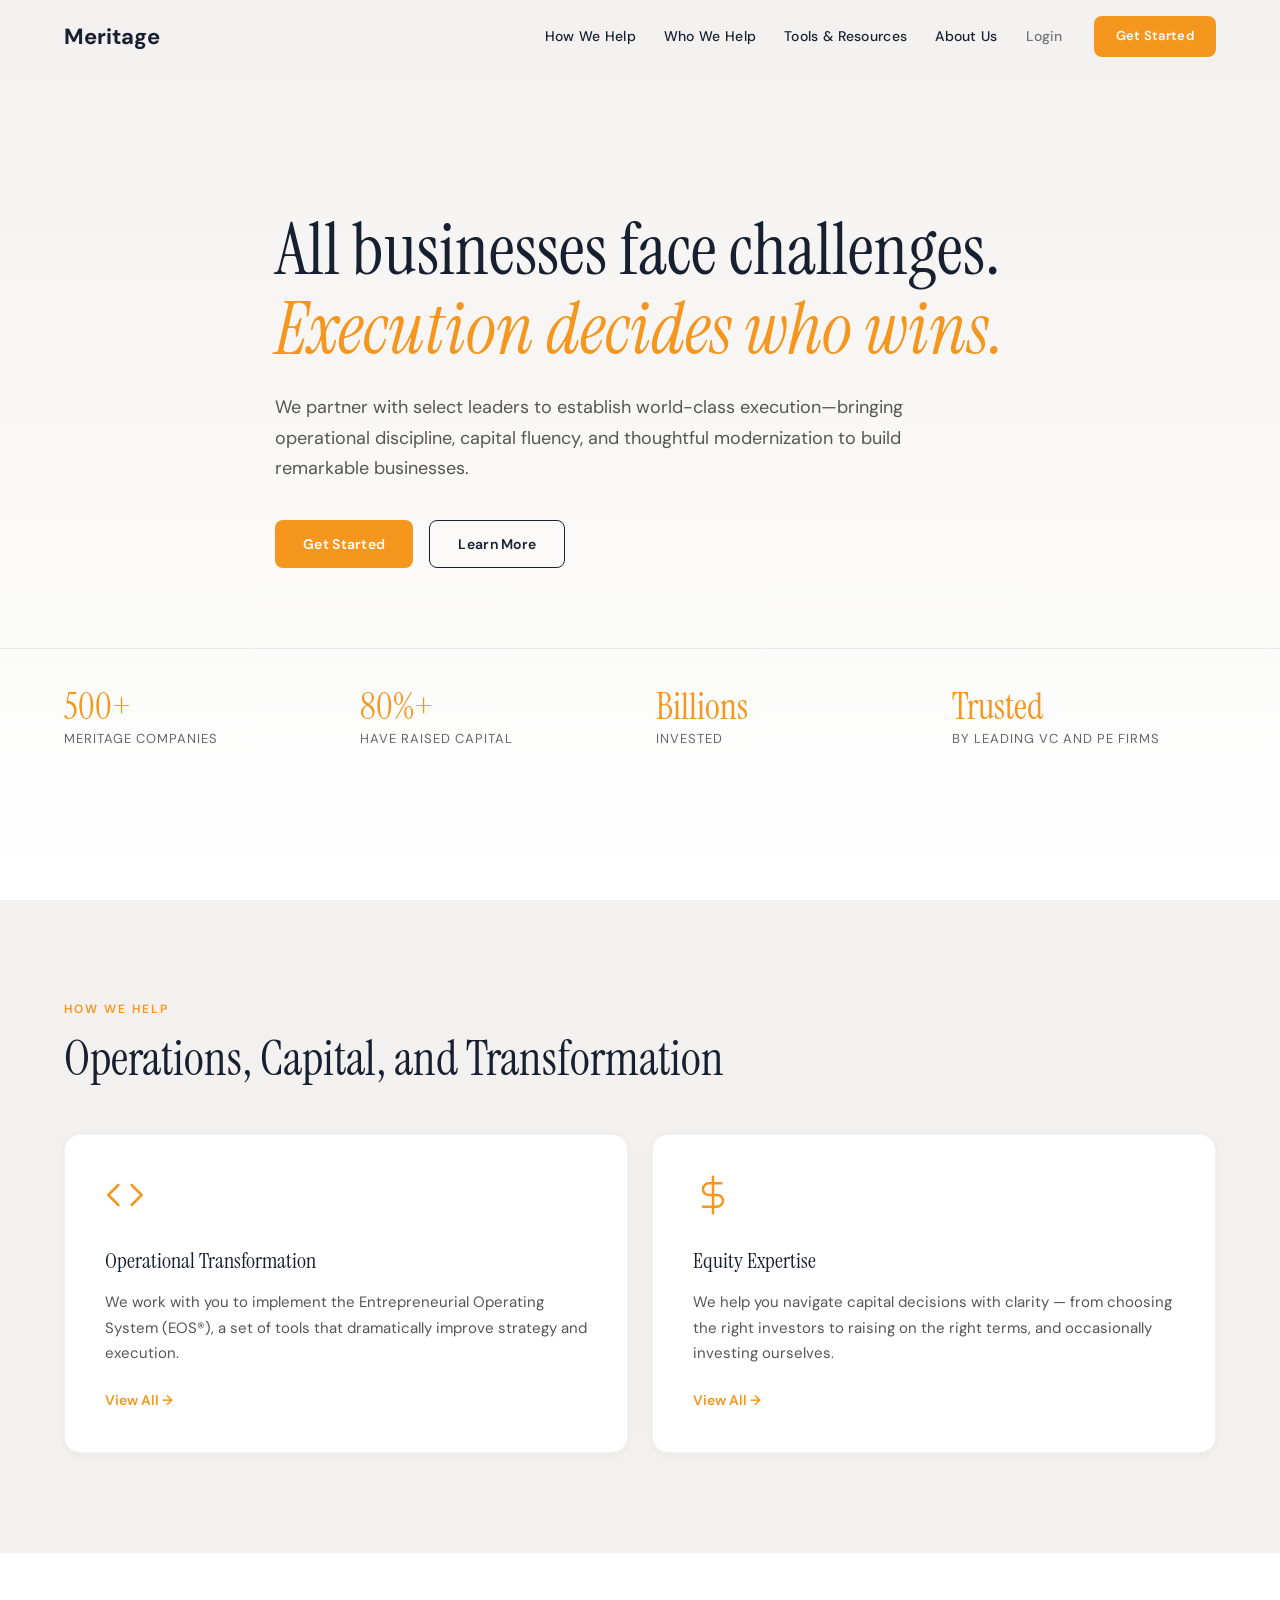
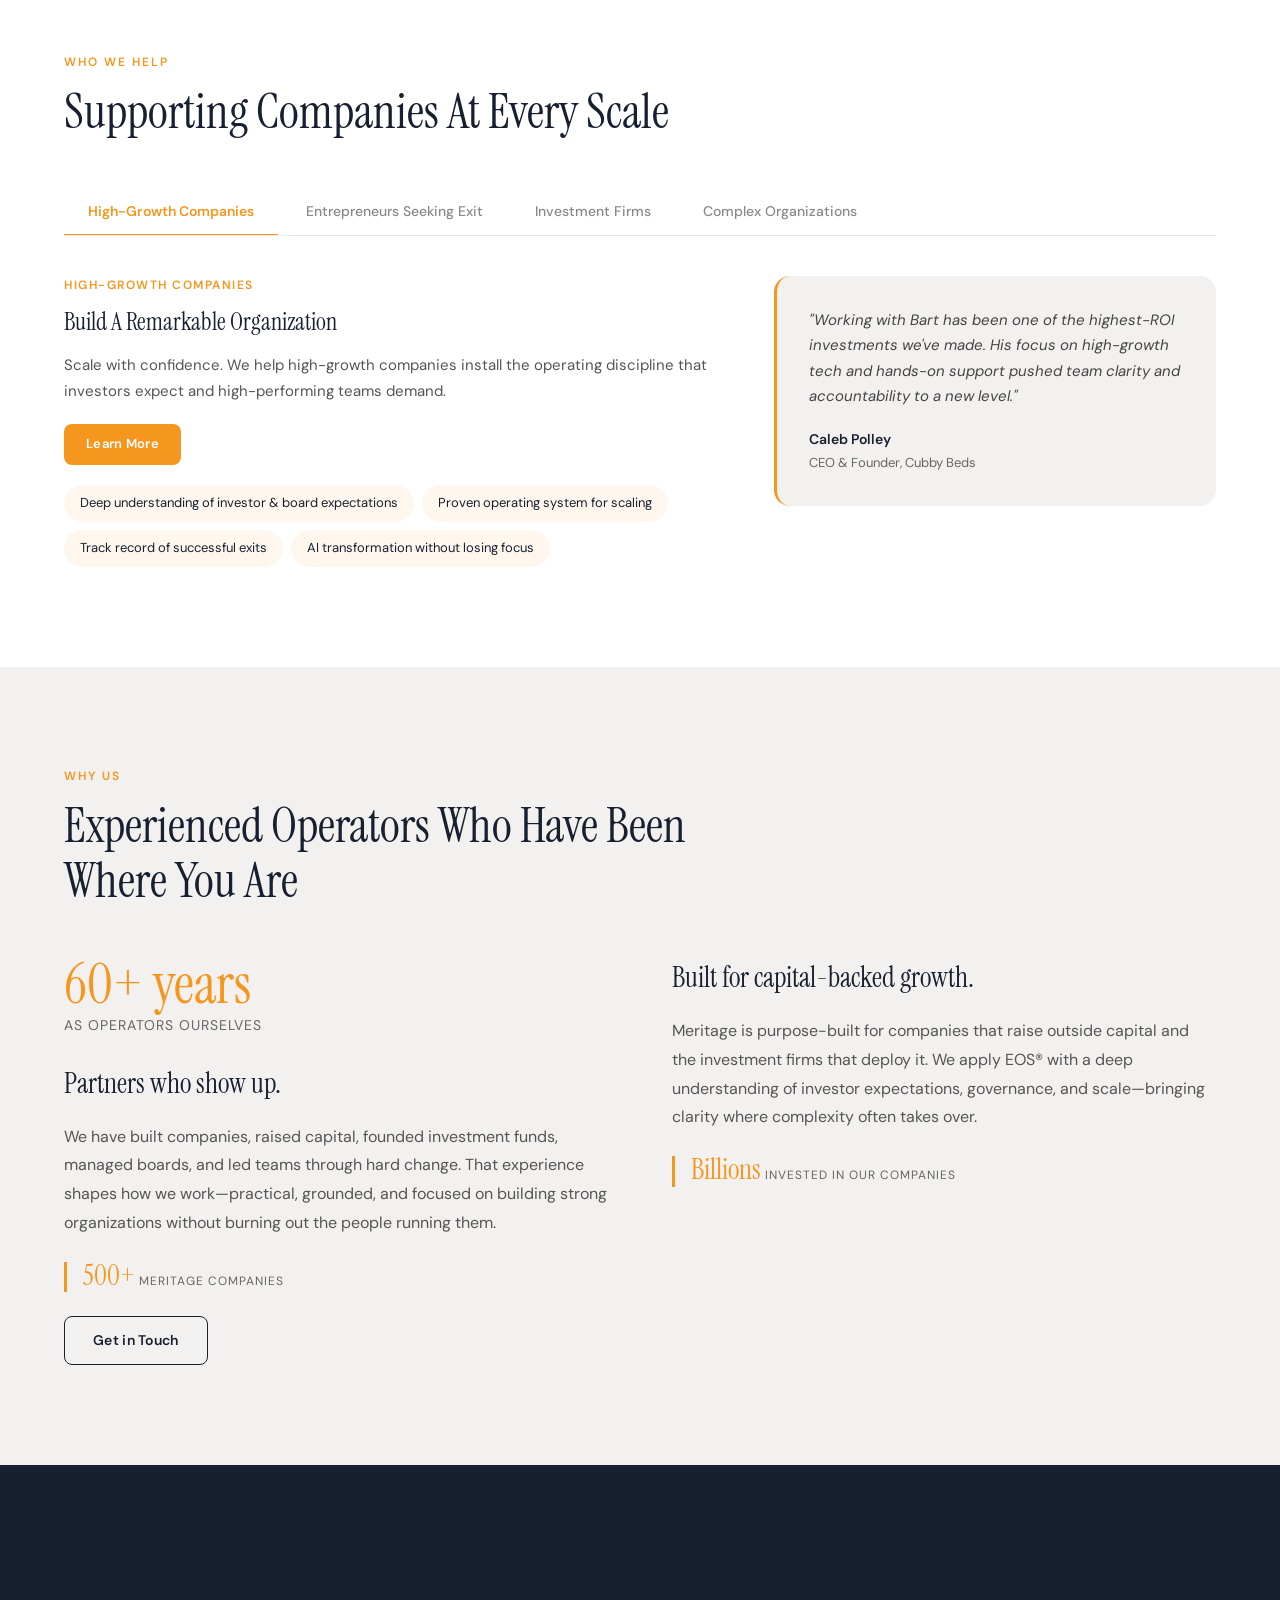
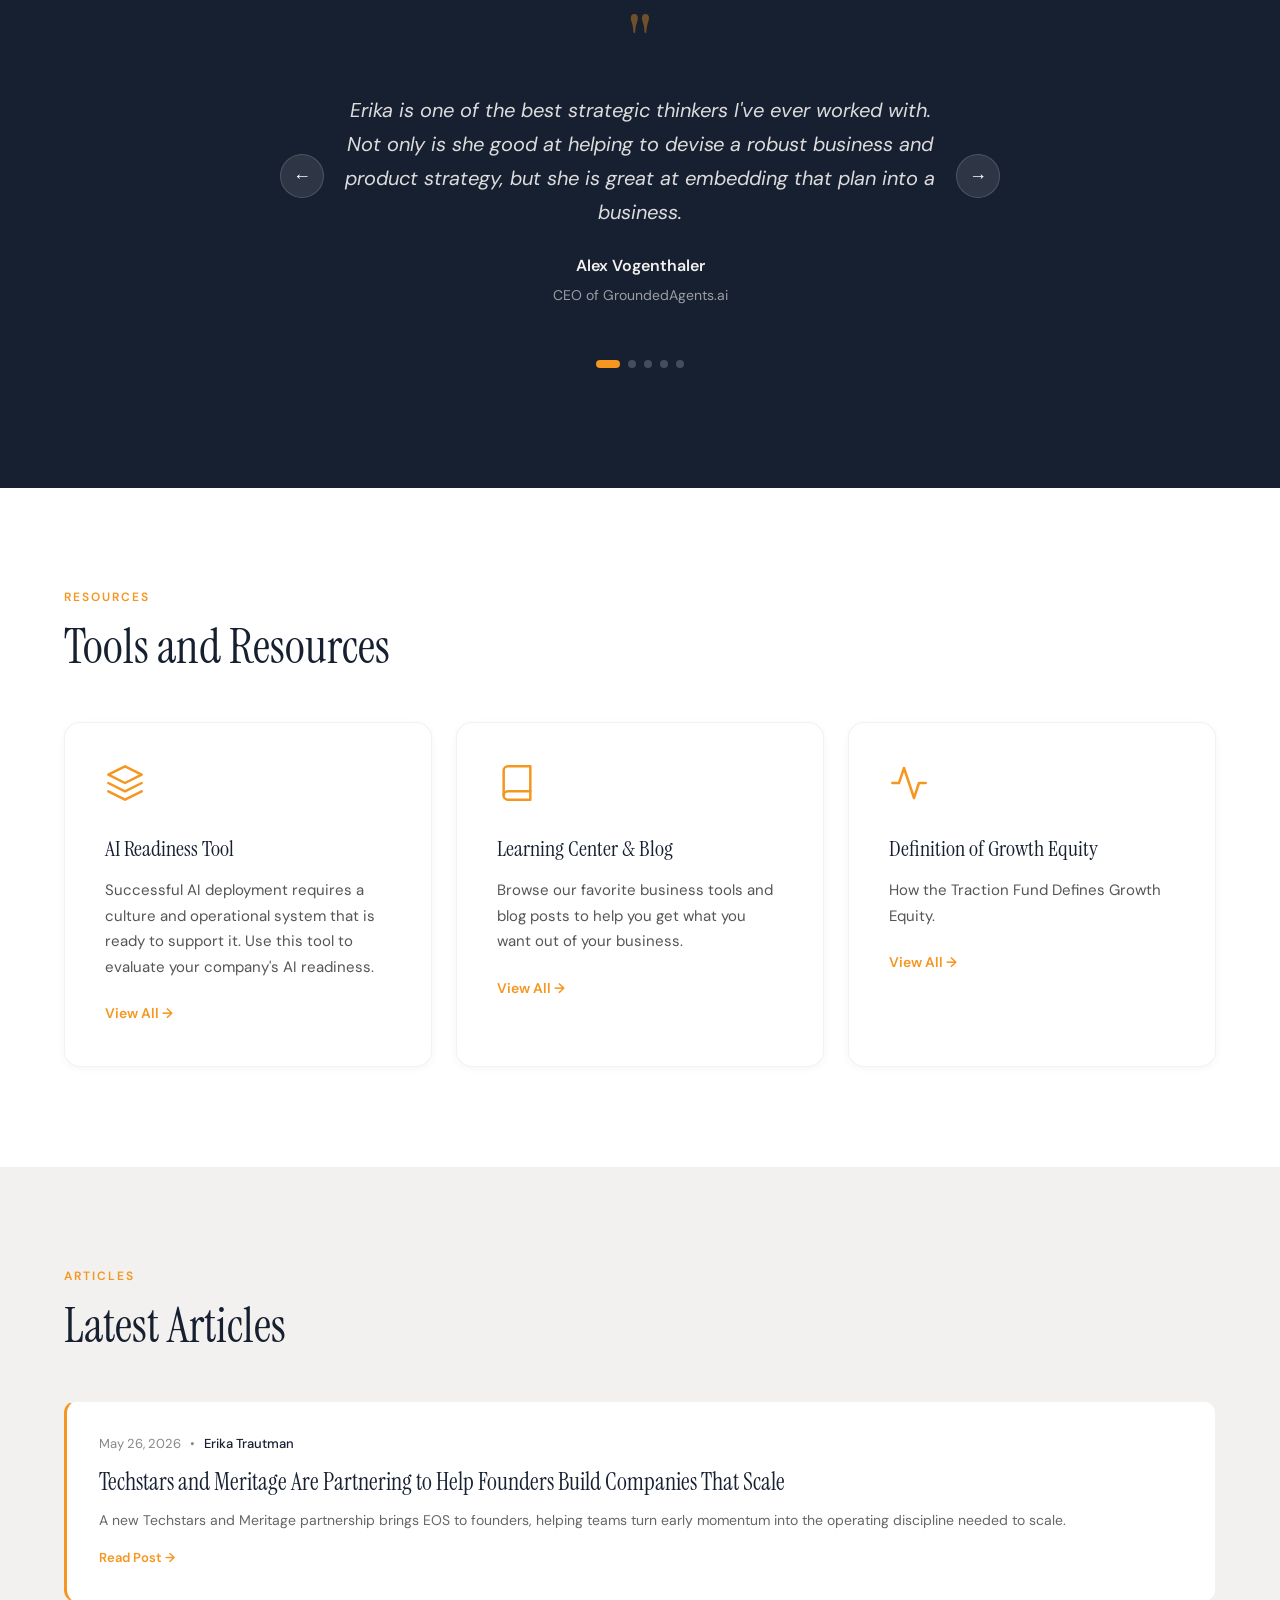
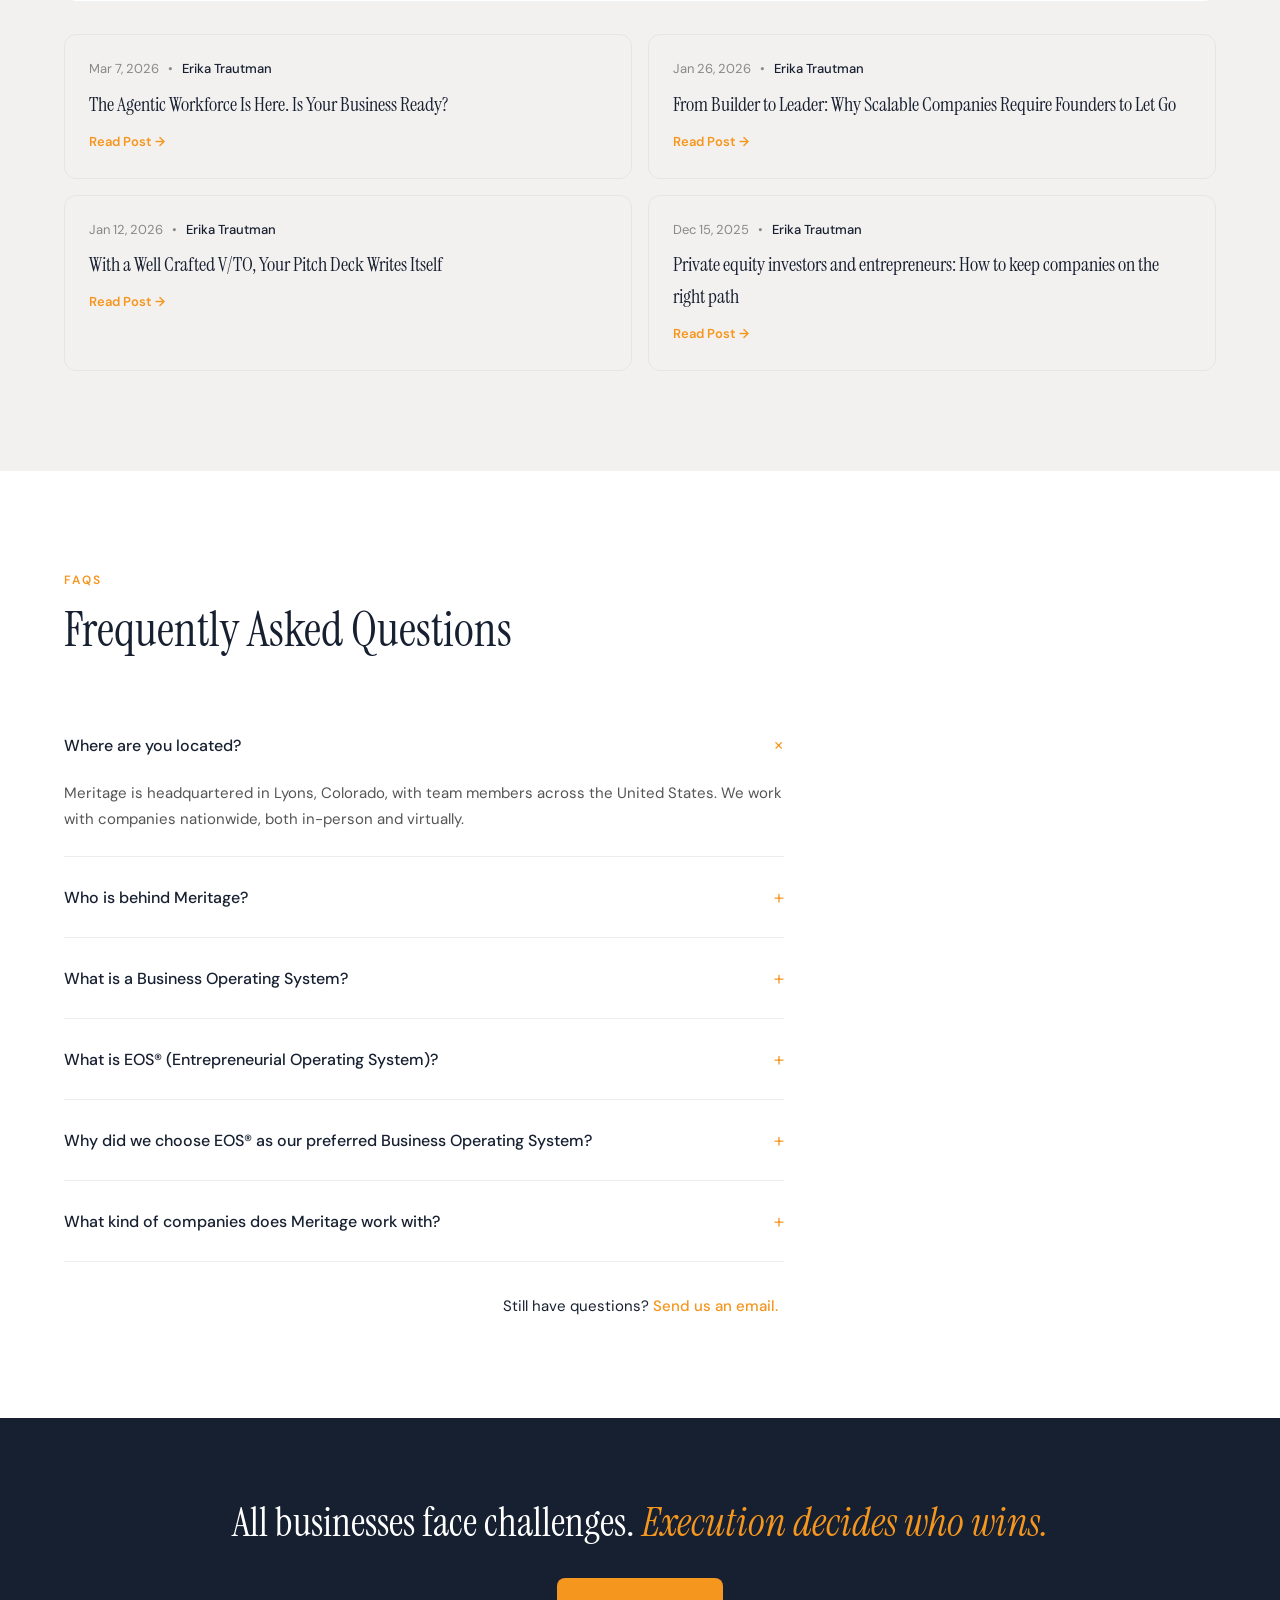
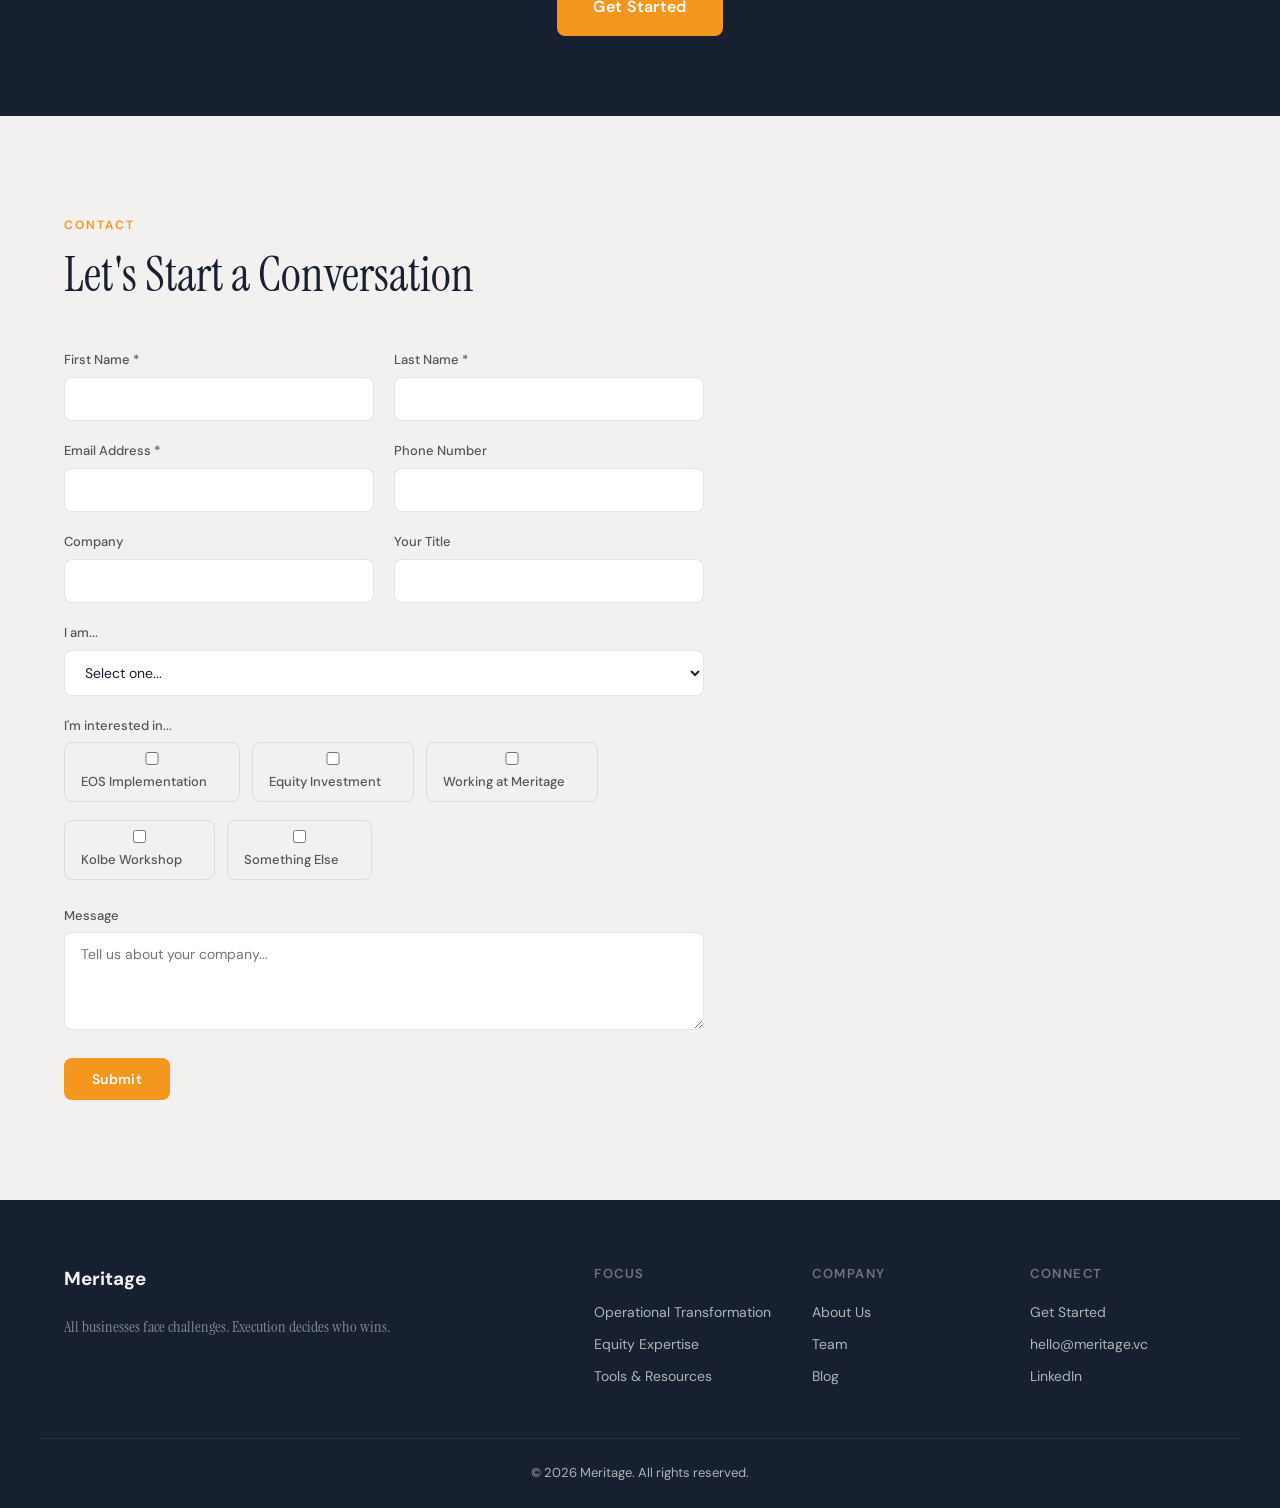
==== index.html @ cdc4bba3 "feat: initial Meritage website build Full static site replicating meritage.vc with: - Hero with stat" ====
<!DOCTYPE html>
<html lang="en">
<head>
  <meta charset="UTF-8">
  <meta name="viewport" content="width=device-width, initial-scale=1.0">
  <title>Meritage - EOS Implementers Focused on PE+VC Backed Companies</title>
  <meta name="description" content="We partner with select leaders to establish world-class execution—bringing operational discipline, capital fluency, and thoughtful modernization to build remarkable businesses.">
  <link rel="preconnect" href="https://fonts.googleapis.com">
  <link rel="preconnect" href="https://fonts.gstatic.com" crossorigin>
  <link href="https://fonts.googleapis.com/css2?family=DM+Sans:ital,opsz,wght@0,9..40,400;0,9..40,500;0,9..40,600;0,9..40,700;1,9..40,400&family=Instrument+Serif:ital@0;1&display=swap" rel="stylesheet">
  <link rel="stylesheet" href="styles.css">
  <link rel="icon" type="image/svg+xml" href="images/favicon.svg">
</head>
<body>
  <!-- Header -->
  <header class="site-header" id="header">
    <div class="container header-inner">
      <a href="/" class="logo">
        <svg width="140" height="32" viewBox="0 0 140 32" fill="none">
          <text x="0" y="24" font-family="'DM Sans', sans-serif" font-weight="700" font-size="22" fill="#172031">Meritage</text>
        </svg>
      </a>
      <nav class="main-nav" id="mainNav">
        <a href="/how/operational-transformation" class="nav-link">How We Help</a>
        <a href="/who/high-growth-companies" class="nav-link">Who We Help</a>
        <a href="/resources" class="nav-link">Tools &amp; Resources</a>
        <a href="/about" class="nav-link">About Us</a>
        <a href="#" class="nav-login">Login</a>
        <a href="#contact" class="btn btn-amber btn-sm nav-cta">Get Started</a>
      </nav>
      <button class="mobile-toggle" id="mobileToggle" aria-label="Menu">
        <span></span><span></span><span></span>
      </button>
    </div>
  </header>

  <!-- Mobile Overlay -->
  <div class="mobile-overlay" id="mobileOverlay">
    <div class="mobile-overlay-inner">
      <a href="/how/operational-transformation" class="mobile-link">How We Help</a>
      <a href="/who/high-growth-companies" class="mobile-link">Who We Help</a>
      <a href="/resources" class="mobile-link">Tools &amp; Resources</a>
      <a href="/about" class="mobile-link">About Us</a>
      <a href="#" class="mobile-link">Login</a>
      <a href="#contact" class="btn btn-amber mobile-cta">Get Started</a>
    </div>
  </div>

  <!-- Hero -->
  <section class="hero">
    <div class="container">
      <div class="hero-content">
        <h1 class="hero-heading">All businesses face challenges.<br><em>Execution decides who wins.</em></h1>
        <p class="hero-sub">We partner with select leaders to establish world-class execution&mdash;bringing operational discipline, capital fluency, and thoughtful modernization to build remarkable businesses.</p>
        <div class="hero-actions">
          <a href="#contact" class="btn btn-amber">Get Started</a>
          <a href="#how-we-help" class="btn btn-outline">Learn More</a>
        </div>
      </div>
    </div>
    <div class="hero-stats">
      <div class="container stats-grid">
        <div class="stat-item">
          <span class="stat-number">500+</span>
          <span class="stat-label">Meritage companies</span>
        </div>
        <div class="stat-item">
          <span class="stat-number">80%+</span>
          <span class="stat-label">have raised capital</span>
        </div>
        <div class="stat-item">
          <span class="stat-number">Billions</span>
          <span class="stat-label">invested</span>
        </div>
        <div class="stat-item">
          <span class="stat-number">Trusted</span>
          <span class="stat-label">by leading VC and PE firms</span>
        </div>
      </div>
    </div>
  </section>

  <!-- How We Help -->
  <section class="section section-light" id="how-we-help">
    <div class="container">
      <div class="section-label">HOW WE HELP</div>
      <h2 class="section-heading">Operations, Capital, and Transformation</h2>
      <div class="card-grid two-col">
        <div class="card card-hover">
          <div class="card-icon">
            <svg width="40" height="40" viewBox="0 0 24 24" fill="none" stroke="#F5961E" stroke-width="1.5" stroke-linecap="round" stroke-linejoin="round">
              <path d="M16 18l6-6-6-6"/><path d="M8 6l-6 6 6 6"/>
            </svg>
          </div>
          <h3 class="card-title">Operational Transformation</h3>
          <p class="card-text">We work with you to implement the Entrepreneurial Operating System (EOS&reg;), a set of tools that dramatically improve strategy and execution.</p>
          <a href="/how/operational-transformation" class="card-link">View All &rarr;</a>
        </div>
        <div class="card card-hover">
          <div class="card-icon">
            <svg width="40" height="40" viewBox="0 0 24 24" fill="none" stroke="#F5961E" stroke-width="1.5" stroke-linecap="round" stroke-linejoin="round">
              <line x1="12" y1="1" x2="12" y2="23"/><path d="M17 5H9.5a3.5 3.5 0 000 7h5a3.5 3.5 0 010 7H6"/>
            </svg>
          </div>
          <h3 class="card-title">Equity Expertise</h3>
          <p class="card-text">We help you navigate capital decisions with clarity &mdash; from choosing the right investors to raising on the right terms, and occasionally investing ourselves.</p>
          <a href="/how/equity-expertise" class="card-link">View All &rarr;</a>
        </div>
      </div>
    </div>
  </section>

  <!-- Who We Help -->
  <section class="section section-white" id="who-we-help">
    <div class="container">
      <div class="section-label">WHO WE HELP</div>
      <h2 class="section-heading">Supporting Companies At Every Scale</h2>
      <div class="tabs" id="whoTabs">
        <div class="tab-nav" role="tablist">
          <button class="tab-btn active" data-tab="growth" role="tab" aria-selected="true">High-Growth Companies</button>
          <button class="tab-btn" data-tab="exit" role="tab" aria-selected="false">Entrepreneurs Seeking Exit</button>
          <button class="tab-btn" data-tab="firms" role="tab" aria-selected="false">Investment Firms</button>
          <button class="tab-btn" data-tab="complex" role="tab" aria-selected="false">Complex Organizations</button>
        </div>
        <div class="tab-panel active" id="tab-growth" role="tabpanel">
          <div class="tab-content">
            <div class="tab-text">
              <span class="tab-eyebrow">HIGH-GROWTH COMPANIES</span>
              <h3 class="tab-heading">Build A Remarkable Organization</h3>
              <p class="tab-desc">Scale with confidence. We help high-growth companies install the operating discipline that investors expect and high-performing teams demand.</p>
              <a href="/who/high-growth-companies" class="btn btn-amber btn-sm">Learn More</a>
              <div class="tab-features">
                <span class="feature-tag">Deep understanding of investor &amp; board expectations</span>
                <span class="feature-tag">Proven operating system for scaling</span>
                <span class="feature-tag">Track record of successful exits</span>
                <span class="feature-tag">AI transformation without losing focus</span>
              </div>
            </div>
            <div class="tab-testimonial">
              <blockquote>
                <p>"Working with Bart has been one of the highest-ROI investments we've made. His focus on high-growth tech and hands-on support pushed team clarity and accountability to a new level."</p>
                <cite>Caleb Polley</cite>
                <span>CEO &amp; Founder, Cubby Beds</span>
              </blockquote>
            </div>
          </div>
        </div>
        <div class="tab-panel" id="tab-exit" role="tabpanel">
          <div class="tab-content">
            <div class="tab-text">
              <span class="tab-eyebrow">ENTREPRENEURS SEEKING EXIT</span>
              <h3 class="tab-heading">Position Your Company for the Best Outcome</h3>
              <p class="tab-desc">Whether you are preparing for acquisition, IPO, or a generational transition, we bring the operational rigor that makes your company maximally attractive to buyers and investors.</p>
              <a href="/who/acquisition-entrepreneurs" class="btn btn-amber btn-sm">Learn More</a>
              <div class="tab-features">
                <span class="feature-tag">Exit-ready operational systems</span>
                <span class="feature-tag">Strategic positioning for maximum value</span>
                <span class="feature-tag">Experienced in M&amp;A and IPO readiness</span>
              </div>
            </div>
          </div>
        </div>
        <div class="tab-panel" id="tab-firms" role="tabpanel">
          <div class="tab-content">
            <div class="tab-text">
              <span class="tab-eyebrow">INVESTMENT FIRMS</span>
              <h3 class="tab-heading">Better Returns Start With Execution</h3>
              <p class="tab-desc">We partner with VC and PE firms to install EOS across portfolio companies, driving accountability, clear metrics, and faster value creation.</p>
              <a href="/who/investment-firms" class="btn btn-amber btn-sm">Learn More</a>
              <div class="tab-features">
                <span class="feature-tag">Portfolio-wide operating discipline</span>
                <span class="feature-tag">Standardized reporting and scorecards</span>
                <span class="feature-tag">Accelerated value creation plans</span>
              </div>
            </div>
          </div>
        </div>
        <div class="tab-panel" id="tab-complex" role="tabpanel">
          <div class="tab-content">
            <div class="tab-text">
              <span class="tab-eyebrow">COMPLEX ORGANIZATIONS</span>
              <h3 class="tab-heading">Systems to Help You Navigate Complexity</h3>
              <p class="tab-desc">Large, multi-faceted organizations face unique coordination challenges. We bring the structure and accountability needed to align diverse teams around common goals.</p>
              <a href="/who/complex-organizations" class="btn btn-amber btn-sm">Learn More</a>
              <div class="tab-features">
                <span class="feature-tag">Cross-team alignment and accountability</span>
                <span class="feature-tag">Scalable processes for distributed teams</span>
                <span class="feature-tag">Leadership team development</span>
              </div>
            </div>
          </div>
        </div>
      </div>
    </div>
  </section>

  <!-- Why Us -->
  <section class="section section-light" id="why-us">
    <div class="container">
      <div class="section-label">WHY US</div>
      <h2 class="section-heading">Experienced Operators Who Have Been Where You Are</h2>
      <div class="why-grid">
        <div class="why-left">
          <div class="why-big-stat">
            <span class="big-number">60+ years</span>
            <span class="big-label">as operators ourselves</span>
          </div>
          <h3 class="why-title">Partners who show up.</h3>
          <p class="why-text">We have built companies, raised capital, founded investment funds, managed boards, and led teams through hard change. That experience shapes how we work&mdash;practical, grounded, and focused on building strong organizations without burning out the people running them.</p>
          <div class="why-inline-stat">
            <span class="stat-number">500+</span>
            <span class="stat-label">Meritage companies</span>
          </div>
          <a href="#contact" class="btn btn-outline">Get in Touch</a>
        </div>
        <div class="why-right">
          <h3 class="why-title">Built for capital-backed growth.</h3>
          <p class="why-text">Meritage is purpose-built for companies that raise outside capital and the investment firms that deploy it. We apply EOS&reg; with a deep understanding of investor expectations, governance, and scale&mdash;bringing clarity where complexity often takes over.</p>
          <div class="why-inline-stat">
            <span class="stat-number">Billions</span>
            <span class="stat-label">invested in our companies</span>
          </div>
        </div>
      </div>
    </div>
  </section>

  <!-- Testimonials Carousel -->
  <section class="section section-dark" id="testimonials">
    <div class="container">
      <div class="carousel" id="testimonialCarousel">
        <div class="carousel-track">
          <div class="carousel-slide active">
            <div class="testimonial-icon">"</div>
            <blockquote class="testimonial-text">Erika is one of the best strategic thinkers I've ever worked with. Not only is she good at helping to devise a robust business and product strategy, but she is great at embedding that plan into a business.</blockquote>
            <cite class="testimonial-author">Alex Vogenthaler</cite>
            <span class="testimonial-role">CEO of GroundedAgents.ai</span>
          </div>
          <div class="carousel-slide">
            <div class="testimonial-icon">"</div>
            <blockquote class="testimonial-text">Working with Bart has been one of the highest-ROI investments we've made. His focus on high-growth tech and hands-on support pushed team clarity and accountability to a new level.</blockquote>
            <cite class="testimonial-author">Caleb Polley</cite>
            <span class="testimonial-role">CEO &amp; Founder, Cubby Beds</span>
          </div>
          <div class="carousel-slide">
            <div class="testimonial-icon">"</div>
            <blockquote class="testimonial-text">The EOS implementation transformed how our leadership team operates. We finally have clarity on priorities, accountability for results, and a rhythm that keeps everyone aligned.</blockquote>
            <cite class="testimonial-author">Sarah Chen</cite>
            <span class="testimonial-role">CEO, LumenServe</span>
          </div>
          <div class="carousel-slide">
            <div class="testimonial-icon">"</div>
            <blockquote class="testimonial-text">Meritage brought the operating discipline we needed to scale from 50 to 200 employees without losing our culture or our focus on execution.</blockquote>
            <cite class="testimonial-author">Mike Reynolds</cite>
            <span class="testimonial-role">Founder, Stormbreaker</span>
          </div>
          <div class="carousel-slide">
            <div class="testimonial-icon">"</div>
            <blockquote class="testimonial-text">What sets Meritage apart is their genuine operational experience. They do not just talk about execution&mdash;they have lived it, and that credibility changes how your team listens.</blockquote>
            <cite class="testimonial-author">Jennifer Walsh</cite>
            <span class="testimonial-role">Partner, Rallyday Partners</span>
          </div>
        </div>
        <button class="carousel-btn carousel-prev" aria-label="Previous slide">&#8592;</button>
        <button class="carousel-btn carousel-next" aria-label="Next slide">&#8594;</button>
        <div class="carousel-dots"></div>
      </div>
    </div>
  </section>

  <!-- Tools & Resources -->
  <section class="section section-white" id="resources">
    <div class="container">
      <div class="section-label">RESOURCES</div>
      <h2 class="section-heading">Tools and Resources</h2>
      <div class="card-grid three-col">
        <div class="card card-hover">
          <div class="card-icon">
            <svg width="40" height="40" viewBox="0 0 24 24" fill="none" stroke="#F5961E" stroke-width="1.5" stroke-linecap="round" stroke-linejoin="round">
              <path d="M12 2L2 7l10 5 10-5-10-5z"/><path d="M2 17l10 5 10-5"/><path d="M2 12l10 5 10-5"/>
            </svg>
          </div>
          <h3 class="card-title">AI Readiness Tool</h3>
          <p class="card-text">Successful AI deployment requires a culture and operational system that is ready to support it. Use this tool to evaluate your company's AI readiness.</p>
          <a href="/resources/ai-readiness" class="card-link">View All &rarr;</a>
        </div>
        <div class="card card-hover">
          <div class="card-icon">
            <svg width="40" height="40" viewBox="0 0 24 24" fill="none" stroke="#F5961E" stroke-width="1.5" stroke-linecap="round" stroke-linejoin="round">
              <path d="M4 19.5A2.5 2.5 0 016.5 17H20"/><path d="M6.5 2H20v20H6.5A2.5 2.5 0 014 19.5v-15A2.5 2.5 0 016.5 2z"/>
            </svg>
          </div>
          <h3 class="card-title">Learning Center &amp; Blog</h3>
          <p class="card-text">Browse our favorite business tools and blog posts to help you get what you want out of your business.</p>
          <a href="/blog" class="card-link">View All &rarr;</a>
        </div>
        <div class="card card-hover">
          <div class="card-icon">
            <svg width="40" height="40" viewBox="0 0 24 24" fill="none" stroke="#F5961E" stroke-width="1.5" stroke-linecap="round" stroke-linejoin="round">
              <polyline points="22 12 18 12 15 21 9 3 6 12 2 12"/>
            </svg>
          </div>
          <h3 class="card-title">Definition of Growth Equity</h3>
          <p class="card-text">How the Traction Fund Defines Growth Equity.</p>
          <a href="/resources/growth-equity" class="card-link">View All &rarr;</a>
        </div>
      </div>
    </div>
  </section>

  <!-- Latest Articles -->
  <section class="section section-light" id="articles">
    <div class="container">
      <div class="section-label">ARTICLES</div>
      <h2 class="section-heading">Latest Articles</h2>
      <div class="featured-article">
        <article class="article-card featured">
          <div class="article-meta">
            <time datetime="2026-05-26">May 26, 2026</time>
            <span class="article-sep">&bull;</span>
            <span class="article-author">Erika Trautman</span>
          </div>
          <h3 class="article-title"><a href="/blog/techstars-meritage-partnership">Techstars and Meritage Are Partnering to Help Founders Build Companies That Scale</a></h3>
          <p class="article-excerpt">A new Techstars and Meritage partnership brings EOS to founders, helping teams turn early momentum into the operating discipline needed to scale.</p>
          <a href="/blog/techstars-meritage-partnership" class="article-read">Read Post &rarr;</a>
        </article>
      </div>
      <div class="article-grid">
        <article class="article-card">
          <div class="article-meta">
            <time datetime="2026-03-07">Mar 7, 2026</time>
            <span class="article-sep">&bull;</span>
            <span class="article-author">Erika Trautman</span>
          </div>
          <h3 class="article-title"><a href="/blog/agentic-workforce-ready">The Agentic Workforce Is Here. Is Your Business Ready?</a></h3>
          <a href="/blog/agentic-workforce-ready" class="article-read">Read Post &rarr;</a>
        </article>
        <article class="article-card">
          <div class="article-meta">
            <time datetime="2026-01-26">Jan 26, 2026</time>
            <span class="article-sep">&bull;</span>
            <span class="article-author">Erika Trautman</span>
          </div>
          <h3 class="article-title"><a href="/blog/builder-to-leader">From Builder to Leader: Why Scalable Companies Require Founders to Let Go</a></h3>
          <a href="/blog/builder-to-leader" class="article-read">Read Post &rarr;</a>
        </article>
        <article class="article-card">
          <div class="article-meta">
            <time datetime="2026-01-12">Jan 12, 2026</time>
            <span class="article-sep">&bull;</span>
            <span class="article-author">Erika Trautman</span>
          </div>
          <h3 class="article-title"><a href="/blog/vto-pitch-deck">With a Well Crafted V/TO, Your Pitch Deck Writes Itself</a></h3>
          <a href="/blog/vto-pitch-deck" class="article-read">Read Post &rarr;</a>
        </article>
        <article class="article-card">
          <div class="article-meta">
            <time datetime="2025-12-15">Dec 15, 2025</time>
            <span class="article-sep">&bull;</span>
            <span class="article-author">Erika Trautman</span>
          </div>
          <h3 class="article-title"><a href="/blog/private-equity-right-path">Private equity investors and entrepreneurs: How to keep companies on the right path</a></h3>
          <a href="/blog/private-equity-right-path" class="article-read">Read Post &rarr;</a>
        </article>
      </div>
    </div>
  </section>

  <!-- FAQs -->
  <section class="section section-white" id="faqs">
    <div class="container">
      <div class="section-label">FAQS</div>
      <h2 class="section-heading">Frequently Asked Questions</h2>
      <div class="faq-list">
        <details class="faq-item" open>
          <summary class="faq-question">Where are you located?</summary>
          <div class="faq-answer">
            <p>Meritage is headquartered in Lyons, Colorado, with team members across the United States. We work with companies nationwide, both in-person and virtually.</p>
          </div>
        </details>
        <details class="faq-item">
          <summary class="faq-question">Who is behind Meritage?</summary>
          <div class="faq-answer">
            <p>Meritage was founded by a group of experienced operators, entrepreneurs, and investors who came together around a shared insight: the companies that win are not always the ones with the best ideas or the most capital &mdash; they are the ones that execute with discipline while others chase shiny objects.</p>
            <p>Meritage exists to be the partner we wish we had: grounded, practical, and deeply experienced in execution, capital, and modernization.</p>
          </div>
        </details>
        <details class="faq-item">
          <summary class="faq-question">What is a Business Operating System?</summary>
          <div class="faq-answer">
            <p>A Business Operating System is a set of tools, processes, and disciplines that help a leadership team run their company with clarity, alignment, and accountability. It turns the art of management into a repeatable system.</p>
          </div>
        </details>
        <details class="faq-item">
          <summary class="faq-question">What is EOS&reg; (Entrepreneurial Operating System)?</summary>
          <div class="faq-answer">
            <p>EOS&reg; is a complete business operating system designed to simplify and streamline even the most complex business challenges. It focuses on six key components of a healthy business: Vision, People, Data, Issues, Process, and Traction.</p>
          </div>
        </details>
        <details class="faq-item">
          <summary class="faq-question">Why did we choose EOS&reg; as our preferred Business Operating System?</summary>
          <div class="faq-answer">
            <p>We chose EOS&reg; because it is practical, comprehensive, and proven across thousands of companies. It provides a common language and framework that works whether you are a 10-person startup or a 1,000-person enterprise.</p>
          </div>
        </details>
        <details class="faq-item">
          <summary class="faq-question">What kind of companies does Meritage work with?</summary>
          <div class="faq-answer">
            <p>We work with companies of all sizes across industries. What matters most is not size or industry, but mindset: leaders who are open to change, committed to growth, and more concerned about standing still than doing the hard work required to move forward.</p>
          </div>
        </details>
      </div>
      <div class="faq-cta">
        <p>Still have questions? <a href="mailto:hello@meritage.vc">Send us an email.</a></p>
      </div>
    </div>
  </section>

  <!-- CTA Banner -->
  <section class="cta-banner" id="cta">
    <div class="container cta-inner">
      <h2 class="cta-heading">All businesses face challenges. <em>Execution decides who wins.</em></h2>
      <a href="#contact" class="btn btn-amber btn-lg">Get Started</a>
    </div>
  </section>

  <!-- Contact Form -->
  <section class="section section-light" id="contact">
    <div class="container">
      <div class="section-label">CONTACT</div>
      <h2 class="section-heading">Let's Start a Conversation</h2>
      <form class="contact-form" id="contactForm">
        <div class="form-row">
          <div class="form-group">
            <label for="firstName">First Name *</label>
            <input type="text" id="firstName" name="firstName" required>
          </div>
          <div class="form-group">
            <label for="lastName">Last Name *</label>
            <input type="text" id="lastName" name="lastName" required>
          </div>
        </div>
        <div class="form-row">
          <div class="form-group">
            <label for="email">Email Address *</label>
            <input type="email" id="email" name="email" required>
          </div>
          <div class="form-group">
            <label for="phone">Phone Number</label>
            <input type="tel" id="phone" name="phone">
          </div>
        </div>
        <div class="form-row">
          <div class="form-group">
            <label for="company">Company</label>
            <input type="text" id="company" name="company">
          </div>
          <div class="form-group">
            <label for="title">Your Title</label>
            <input type="text" id="title" name="title">
          </div>
        </div>
        <div class="form-group">
          <label for="interest">I am...</label>
          <select id="interest" name="interest">
            <option value="">Select one...</option>
            <option value="founder-ceo">A founder or CEO of a start-up or growth-stage company</option>
            <option value="entrepreneur">An entrepreneur who has bought a business or is leading a search fund</option>
            <option value="partner-vc-pe">A partner at a VC or PE Firm</option>
            <option value="leader-complex">A leader at a large or complex organization</option>
          </select>
        </div>
        <div class="form-group">
          <label>I'm interested in...</label>
          <div class="checkbox-group">
            <label class="checkbox-label">
              <input type="checkbox" name="services" value="eos">
              <span class="check-text">EOS Implementation</span>
            </label>
            <label class="checkbox-label">
              <input type="checkbox" name="services" value="equity">
              <span class="check-text">Equity Investment</span>
            </label>
            <label class="checkbox-label">
              <input type="checkbox" name="services" value="careers">
              <span class="check-text">Working at Meritage</span>
            </label>
            <label class="checkbox-label">
              <input type="checkbox" name="services" value="kolbe">
              <span class="check-text">Kolbe Workshop</span>
            </label>
            <label class="checkbox-label">
              <input type="checkbox" name="services" value="other">
              <span class="check-text">Something Else</span>
            </label>
          </div>
        </div>
        <div class="form-group">
          <label for="message">Message</label>
          <textarea id="message" name="message" rows="4" placeholder="Tell us about your company..."></textarea>
        </div>
        <button type="submit" class="btn btn-amber" id="submitBtn" disabled>Submit</button>
      </form>
    </div>
  </section>

  <!-- Footer -->
  <footer class="site-footer">
    <div class="container footer-inner">
      <div class="footer-brand">
        <svg width="120" height="28" viewBox="0 0 140 32" fill="none">
          <text x="0" y="24" font-family="'DM Sans', sans-serif" font-weight="700" font-size="22" fill="#F3F1EF">Meritage</text>
        </svg>
        <p class="footer-tagline">All businesses face challenges. Execution decides who wins.</p>
      </div>
      <div class="footer-links">
        <div class="footer-col">
          <h4 class="footer-heading">Focus</h4>
          <a href="/how/operational-transformation">Operational Transformation</a>
          <a href="/how/equity-expertise">Equity Expertise</a>
          <a href="/resources">Tools &amp; Resources</a>
        </div>
        <div class="footer-col">
          <h4 class="footer-heading">Company</h4>
          <a href="/about">About Us</a>
          <a href="#team">Team</a>
          <a href="/blog">Blog</a>
        </div>
        <div class="footer-col">
          <h4 class="footer-heading">Connect</h4>
          <a href="#contact">Get Started</a>
          <a href="mailto:hello@meritage.vc">hello@meritage.vc</a>
          <a href="https://www.linkedin.com/company/meritagevc" target="_blank" rel="noopener">LinkedIn</a>
        </div>
      </div>
    </div>
    <div class="container footer-bottom">
      <p>&copy; 2026 Meritage. All rights reserved.</p>
    </div>
  </footer>

  <script src="script.js"></script>
</body>
</html>
---- styles.css ----
/* =============================================
   Meritage Website - Design System
   Colors: Navy #172031, Off-White #F3F1EF, Amber #F5961E
   Fonts: Instrument Serif (headings), DM Sans (body)
   ============================================= */

/* Reset */
*, *::before, *::after { box-sizing: border-box; margin: 0; padding: 0; }
html { scroll-behavior: smooth; }
body {
  font-family: 'DM Sans', sans-serif;
  color: #172031;
  background: #F3F1EF;
  line-height: 1.6;
  -webkit-font-smoothing: antialiased;
}

/* Container */
.container { max-width: 1200px; margin: 0 auto; padding: 0 24px; }

/* ========== HEADER ========== */
.site-header {
  position: fixed; top: 0; left: 0; right: 0; z-index: 100;
  padding: 16px 0; transition: all 0.3s ease;
}
.site-header.scrolled {
  background: rgba(243, 241, 239, 0.95);
  backdrop-filter: blur(12px);
  box-shadow: 0 1px 0 rgba(23, 32, 49, 0.06);
}
.header-inner {
  display: flex; align-items: center; justify-content: space-between;
}

/* Logo */
.logo { display: flex; align-items: center; text-decoration: none; }
.logo svg { display: block; }

/* Nav */
.main-nav { display: flex; align-items: center; gap: 28px; }
.nav-link {
  font-size: 14px; font-weight: 500; color: #172031;
  text-decoration: none; transition: color 0.2s;
  letter-spacing: 0.3px;
}
.nav-link:hover { color: #F5961E; }
.nav-login {
  font-size: 14px; font-weight: 500; color: #172031;
  text-decoration: none; opacity: 0.6; transition: opacity 0.2s;
}
.nav-login:hover { opacity: 1; }
.nav-cta { margin-left: 4px; }

/* Mobile Toggle */
.mobile-toggle {
  display: none; flex-direction: column; gap: 5px;
  background: none; border: none; cursor: pointer; padding: 4px;
}
.mobile-toggle span {
  display: block; width: 24px; height: 2px;
  background: #172031; transition: all 0.3s;
  border-radius: 2px;
}
.mobile-toggle.open span:nth-child(1) { transform: rotate(45deg) translate(5px, 5px); }
.mobile-toggle.open span:nth-child(2) { opacity: 0; }
.mobile-toggle.open span:nth-child(3) { transform: rotate(-45deg) translate(5px, -5px); }

/* Mobile Overlay */
.mobile-overlay {
  display: none; position: fixed; top: 0; left: 0; right: 0; bottom: 0;
  background: #F3F1EF; z-index: 99;
  padding: 100px 24px 40px; overflow-y: auto;
}
.mobile-overlay.open { display: block; }
.mobile-overlay-inner { display: flex; flex-direction: column; gap: 20px; align-items: center; }
.mobile-link {
  font-size: 18px; font-weight: 500; color: #172031;
  text-decoration: none;
}
.mobile-cta { margin-top: 12px; }

/* ========== BUTTONS ========== */
.btn {
  display: inline-flex; align-items: center; gap: 8px;
  font-family: 'DM Sans', sans-serif; font-size: 14px; font-weight: 600;
  text-decoration: none; padding: 12px 28px; border-radius: 8px;
  border: none; cursor: pointer; transition: all 0.25s;
  letter-spacing: 0.3px;
}
.btn-amber { background: #F5961E; color: #fff; }
.btn-amber:hover { background: #e0850d; transform: translateY(-1px); }
.btn-outline {
  background: transparent; color: #172031;
  border: 1.5px solid #172031;
}
.btn-outline:hover { background: #172031; color: #fff; }
.btn-sm { padding: 10px 22px; font-size: 13px; }
.btn-lg { padding: 16px 36px; font-size: 16px; }

/* ========== SECTIONS ========== */
.section { padding: 100px 0; }
.section-light { background: #F3F1EF; }
.section-white { background: #fff; }
.section-dark { background: #172031; color: #F3F1EF; }
.section-label {
  font-size: 12px; font-weight: 600; color: #F5961E;
  letter-spacing: 2px; text-transform: uppercase;
  margin-bottom: 12px;
}
.section-heading {
  font-family: 'Instrument Serif', serif;
  font-size: 48px; font-weight: 400; line-height: 1.15;
  margin-bottom: 48px; max-width: 720px;
}
.section-dark .section-heading { color: #fff; }

/* ========== HERO ========== */
.hero {
  min-height: 100vh; display: flex; flex-direction: column;
  justify-content: center; padding: 120px 0 60px;
  background: linear-gradient(180deg, #F3F1EF 0%, #fff 100%);
}
.hero-content { max-width: 800px; }
.hero-heading {
  font-family: 'Instrument Serif', serif;
  font-size: 72px; font-weight: 400; line-height: 1.1;
  margin-bottom: 24px; color: #172031;
}
.hero-heading em { font-style: italic; color: #F5961E; }
.hero-sub {
  font-size: 18px; line-height: 1.7; color: #555;
  margin-bottom: 36px; max-width: 640px;
}
.hero-actions { display: flex; gap: 16px; flex-wrap: wrap; }

/* Hero Stats */
.hero-stats {
  margin-top: 80px; padding-top: 40px;
  border-top: 1px solid rgba(23, 32, 49, 0.08);
}
.stats-grid {
  display: grid; grid-template-columns: repeat(4, 1fr); gap: 32px;
}
.stat-item { display: flex; flex-direction: column; gap: 4px; }
.stat-number {
  font-family: 'Instrument Serif', serif;
  font-size: 36px; font-weight: 400; color: #F5961E; line-height: 1;
}
.stat-label { font-size: 13px; color: #666; text-transform: uppercase; letter-spacing: 1px; }

/* ========== CARDS ========== */
.card-grid { display: grid; gap: 24px; }
.two-col { grid-template-columns: repeat(2, 1fr); }
.three-col { grid-template-columns: repeat(3, 1fr); }
.card {
  background: #fff; border-radius: 16px; padding: 40px;
  border: 1px solid rgba(23, 32, 49, 0.06);
  transition: all 0.3s; box-shadow: 0 2px 8px rgba(23, 32, 49, 0.04);
}
.card-hover:hover {
  transform: translateY(-4px);
  box-shadow: 0 12px 40px rgba(23, 32, 49, 0.08);
  border-color: rgba(245, 150, 30, 0.2);
}
.card-icon { margin-bottom: 20px; }
.card-title {
  font-family: 'Instrument Serif', serif;
  font-size: 22px; font-weight: 400; margin-bottom: 12px;
}
.card-text { font-size: 15px; color: #555; line-height: 1.7; margin-bottom: 20px; }
.card-link {
  font-size: 14px; font-weight: 600; color: #F5961E;
  text-decoration: none; transition: color 0.2s;
}
.card-link:hover { color: #e0850d; }

/* ========== WHY US ========== */
.why-grid {
  display: grid; grid-template-columns: 1fr 1fr; gap: 64px;
}
.why-big-stat { margin-bottom: 24px; }
.big-number {
  font-family: 'Instrument Serif', serif;
  font-size: 56px; color: #F5961E; line-height: 1;
  display: block;
}
.big-label {
  font-size: 14px; color: #666; text-transform: uppercase;
  letter-spacing: 1px; margin-top: 4px;
}
.why-title {
  font-family: 'Instrument Serif', serif;
  font-size: 28px; font-weight: 400; margin-bottom: 16px;
}
.why-text { font-size: 16px; color: #555; line-height: 1.8; margin-bottom: 24px; }
.why-inline-stat {
  margin-bottom: 24px;
  padding-left: 16px; border-left: 3px solid #F5961E;
}
.why-inline-stat .stat-number { font-size: 28px; }
.why-inline-stat .stat-label { font-size: 12px; }

/* ========== TABS ========== */
.tab-nav {
  display: flex; gap: 4px; margin-bottom: 40px;
  border-bottom: 1px solid rgba(23, 32, 49, 0.1);
  overflow-x: auto; -webkit-overflow-scrolling: touch;
}
.tab-btn {
  font-family: 'DM Sans', sans-serif; font-size: 14px; font-weight: 500;
  padding: 14px 24px; border: none; cursor: pointer;
  background: none; color: #888; white-space: nowrap;
  border-bottom: 2px solid transparent; margin-bottom: -1px;
  transition: all 0.2s;
}
.tab-btn:hover { color: #172031; }
.tab-btn.active {
  color: #F5961E; border-bottom-color: #F5961E; font-weight: 600;
}
.tab-panel { display: none; }
.tab-panel.active { display: block; animation: fadeIn 0.3s; }
.tab-content { display: grid; grid-template-columns: 1.5fr 1fr; gap: 48px; align-items: start; }
.tab-eyebrow {
  font-size: 12px; font-weight: 600; color: #F5961E;
  letter-spacing: 1.5px; text-transform: uppercase; margin-bottom: 8px;
  display: block;
}
.tab-heading {
  font-family: 'Instrument Serif', serif;
  font-size: 24px; font-weight: 400; margin-bottom: 12px;
}
.tab-desc { font-size: 15px; color: #555; line-height: 1.7; margin-bottom: 20px; }
.tab-features { display: flex; flex-wrap: wrap; gap: 8px; margin-top: 20px; }
.feature-tag {
  font-size: 13px; padding: 8px 16px; border-radius: 20px;
  background: rgba(245, 150, 30, 0.08); color: #172031;
}
.tab-testimonial blockquote {
  background: #F3F1EF; padding: 32px; border-radius: 16px;
  border-left: 3px solid #F5961E;
}
.tab-testimonial blockquote p {
  font-size: 15px; line-height: 1.7; font-style: italic; color: #444;
  margin-bottom: 16px;
}
.tab-testimonial cite {
  font-style: normal; font-weight: 600; font-size: 14px;
}
.tab-testimonial span { font-size: 13px; color: #666; display: block; margin-top: 2px; }

/* ========== TESTIMONIALS CAROUSEL ========== */
.carousel { position: relative; max-width: 680px; margin: 0 auto; padding: 20px 0; }
.carousel-track { overflow: hidden; position: relative; }
.carousel-slide {
  display: none; text-align: center; padding: 20px 40px; animation: fadeIn 0.5s;
}
.carousel-slide.active { display: block; }
.testimonial-icon {
  font-family: 'Instrument Serif', serif;
  font-size: 80px; color: #F5961E; opacity: 0.4;
  line-height: 1; margin-bottom: 8px;
}
.testimonial-text {
  font-size: 20px; line-height: 1.7; font-style: italic;
  margin-bottom: 24px; color: rgba(243, 241, 239, 0.9);
}
.testimonial-author {
  font-style: normal; font-weight: 600; font-size: 16px;
  display: block; margin-bottom: 4px;
}
.testimonial-role { font-size: 14px; color: rgba(243, 241, 239, 0.6); }
.carousel-btn {
  position: absolute; top: 50%; transform: translateY(-50%);
  background: rgba(255,255,255,0.1); border: 1px solid rgba(255,255,255,0.15);
  color: #fff; width: 44px; height: 44px; border-radius: 50%;
  cursor: pointer; font-size: 18px; transition: all 0.2s;
  display: flex; align-items: center; justify-content: center;
}
.carousel-btn:hover { background: rgba(255,255,255,0.2); }
.carousel-prev { left: -20px; }
.carousel-next { right: -20px; }
.carousel-dots {
  display: flex; justify-content: center; gap: 8px; margin-top: 32px;
}
.carousel-dot {
  width: 8px; height: 8px; border-radius: 50%;
  background: rgba(255,255,255,0.2); border: none; cursor: pointer;
  transition: all 0.2s;
}
.carousel-dot.active { background: #F5961E; width: 24px; border-radius: 4px; }

/* ========== ARTICLES ========== */
.featured-article { margin-bottom: 32px; }
.article-card {
  padding: 24px; border-radius: 12px;
  border: 1px solid rgba(23, 32, 49, 0.06);
  transition: all 0.25s;
}
.article-card:hover { border-color: rgba(245, 150, 30, 0.2); }
.article-card.featured {
  background: #fff; padding: 32px;
  border-left: 3px solid #F5961E;
}
.article-meta {
  font-size: 13px; color: #888; margin-bottom: 8px;
}
.article-sep { margin: 0 6px; }
.article-author { color: #172031; font-weight: 500; }
.article-title {
  font-family: 'Instrument Serif', serif;
  font-size: 20px; font-weight: 400; margin-bottom: 8px;
}
.article-card.featured .article-title { font-size: 24px; }
.article-title a { color: #172031; text-decoration: none; }
.article-title a:hover { color: #F5961E; }
.article-excerpt { font-size: 14px; color: #666; line-height: 1.6; margin-bottom: 12px; }
.article-read {
  font-size: 13px; font-weight: 600; color: #F5961E;
  text-decoration: none;
}
.article-read:hover { text-decoration: underline; }
.article-grid { display: grid; grid-template-columns: repeat(2, 1fr); gap: 16px; }

/* ========== FAQS ========== */
.faq-list { max-width: 720px; margin-bottom: 32px; }
.faq-item {
  border-bottom: 1px solid rgba(23, 32, 49, 0.08);
  padding: 4px 0;
}
.faq-question {
  font-size: 16px; font-weight: 500; padding: 20px 0;
  cursor: pointer; list-style: none; display: flex;
  justify-content: space-between; align-items: center;
  transition: color 0.2s;
}
.faq-question:hover { color: #F5961E; }
.faq-question::-webkit-details-marker { display: none; }
.faq-question::after {
  content: '+'; font-size: 20px; color: #F5961E; font-weight: 300;
  transition: transform 0.2s;
}
.faq-item[open] .faq-question::after { transform: rotate(45deg); }
.faq-answer {
  padding: 0 0 20px; font-size: 15px; color: #555; line-height: 1.7;
}
.faq-answer p { margin-bottom: 12px; }
.faq-answer p:last-child { margin-bottom: 0; }
.faq-cta { text-align: center; font-size: 15px; }
.faq-cta a { color: #F5961E; text-decoration: none; font-weight: 500; }
.faq-cta a:hover { text-decoration: underline; }

/* ========== CTA BANNER ========== */
.cta-banner {
  background: #172031; padding: 80px 0; text-align: center;
}
.cta-heading {
  font-family: 'Instrument Serif', serif;
  font-size: 40px; font-weight: 400; color: #fff;
  margin-bottom: 32px; line-height: 1.2;
}
.cta-heading em { font-style: italic; color: #F5961E; }

/* ========== CONTACT FORM ========== */
.contact-form { max-width: 640px; }
.form-row { display: grid; grid-template-columns: 1fr 1fr; gap: 20px; }
.form-group { margin-bottom: 20px; }
.form-group label {
  display: block; font-size: 13px; font-weight: 500;
  margin-bottom: 6px; color: #555;
}
.form-group input,
.form-group select,
.form-group textarea {
  width: 100%; padding: 12px 16px; font-family: 'DM Sans', sans-serif;
  font-size: 14px; border: 1px solid rgba(23, 32, 49, 0.12);
  border-radius: 8px; background: #fff; transition: border-color 0.2s;
  color: #172031;
}
.form-group input:focus,
.form-group select:focus,
.form-group textarea:focus {
  outline: none; border-color: #F5961E;
  box-shadow: 0 0 0 3px rgba(245, 150, 30, 0.1);
}
.checkbox-group { display: flex; flex-wrap: wrap; gap: 12px; }
.checkbox-label {
  display: flex; align-items: center; gap: 8px;
  font-size: 14px; cursor: pointer; padding: 8px 16px;
  border: 1px solid rgba(23, 32, 49, 0.1); border-radius: 8px;
  transition: all 0.2s;
}
.checkbox-label:hover { border-color: #F5961E; }
.checkbox-label input:checked + .check-text { color: #F5961E; font-weight: 600; }
.checkbox-label input:checked { border-color: #F5961E; }
.checkbox-label input { accent-color: #F5961E; }
.check-text { transition: color 0.2s; }

/* ========== FOOTER ========== */
.site-footer {
  background: #172031; color: rgba(243, 241, 239, 0.7);
  padding: 64px 0 0;
}
.footer-inner {
  display: grid; grid-template-columns: 1.5fr 2fr; gap: 64px;
  padding-bottom: 40px;
}
.footer-tagline {
  font-family: 'Instrument Serif', serif;
  font-size: 16px; color: rgba(243, 241, 239, 0.5);
  margin-top: 16px; line-height: 1.5;
}
.footer-links { display: grid; grid-template-columns: repeat(3, 1fr); gap: 32px; }
.footer-heading {
  font-size: 13px; font-weight: 600; text-transform: uppercase;
  letter-spacing: 1.5px; color: rgba(243, 241, 239, 0.4);
  margin-bottom: 16px;
}
.footer-col a {
  display: block; font-size: 14px; color: rgba(243, 241, 239, 0.7);
  text-decoration: none; margin-bottom: 10px; transition: color 0.2s;
}
.footer-col a:hover { color: #F5961E; }
.footer-bottom {
  padding: 24px 0; border-top: 1px solid rgba(243, 241, 239, 0.08);
  font-size: 13px; text-align: center;
}

/* ========== ANIMATIONS ========== */
@keyframes fadeIn { from { opacity: 0; transform: translateY(8px); } to { opacity: 1; transform: translateY(0); } }

/* ========== RESPONSIVE ========== */
@media (max-width: 768px) {
  .main-nav { display: none; }
  .mobile-toggle { display: flex; }
  .hero-heading { font-size: 40px; }
  .hero-sub { font-size: 16px; }
  .stats-grid { grid-template-columns: repeat(2, 1fr); gap: 24px; }
  .section-heading { font-size: 32px; }
  .two-col, .three-col { grid-template-columns: 1fr; }
  .why-grid { grid-template-columns: 1fr; gap: 40px; }
  .tab-nav { gap: 0; }
  .tab-btn { padding: 12px 16px; font-size: 13px; }
  .tab-content { grid-template-columns: 1fr; gap: 24px; }
  .article-grid { grid-template-columns: 1fr; }
  .footer-inner { grid-template-columns: 1fr; gap: 40px; }
  .footer-links { grid-template-columns: repeat(2, 1fr); }
  .form-row { grid-template-columns: 1fr; }
  .carousel-btn { display: none; }
  .carousel-slide { padding: 20px 0; }
  .cta-heading { font-size: 28px; }
}

@media (max-width: 480px) {
  .stats-grid { grid-template-columns: repeat(2, 1fr); gap: 16px; }
  .hero-heading { font-size: 32px; }
  .section-heading { font-size: 28px; }
  .hero { min-height: 0; padding: 100px 0 40px; }
  .section { padding: 60px 0; }
}
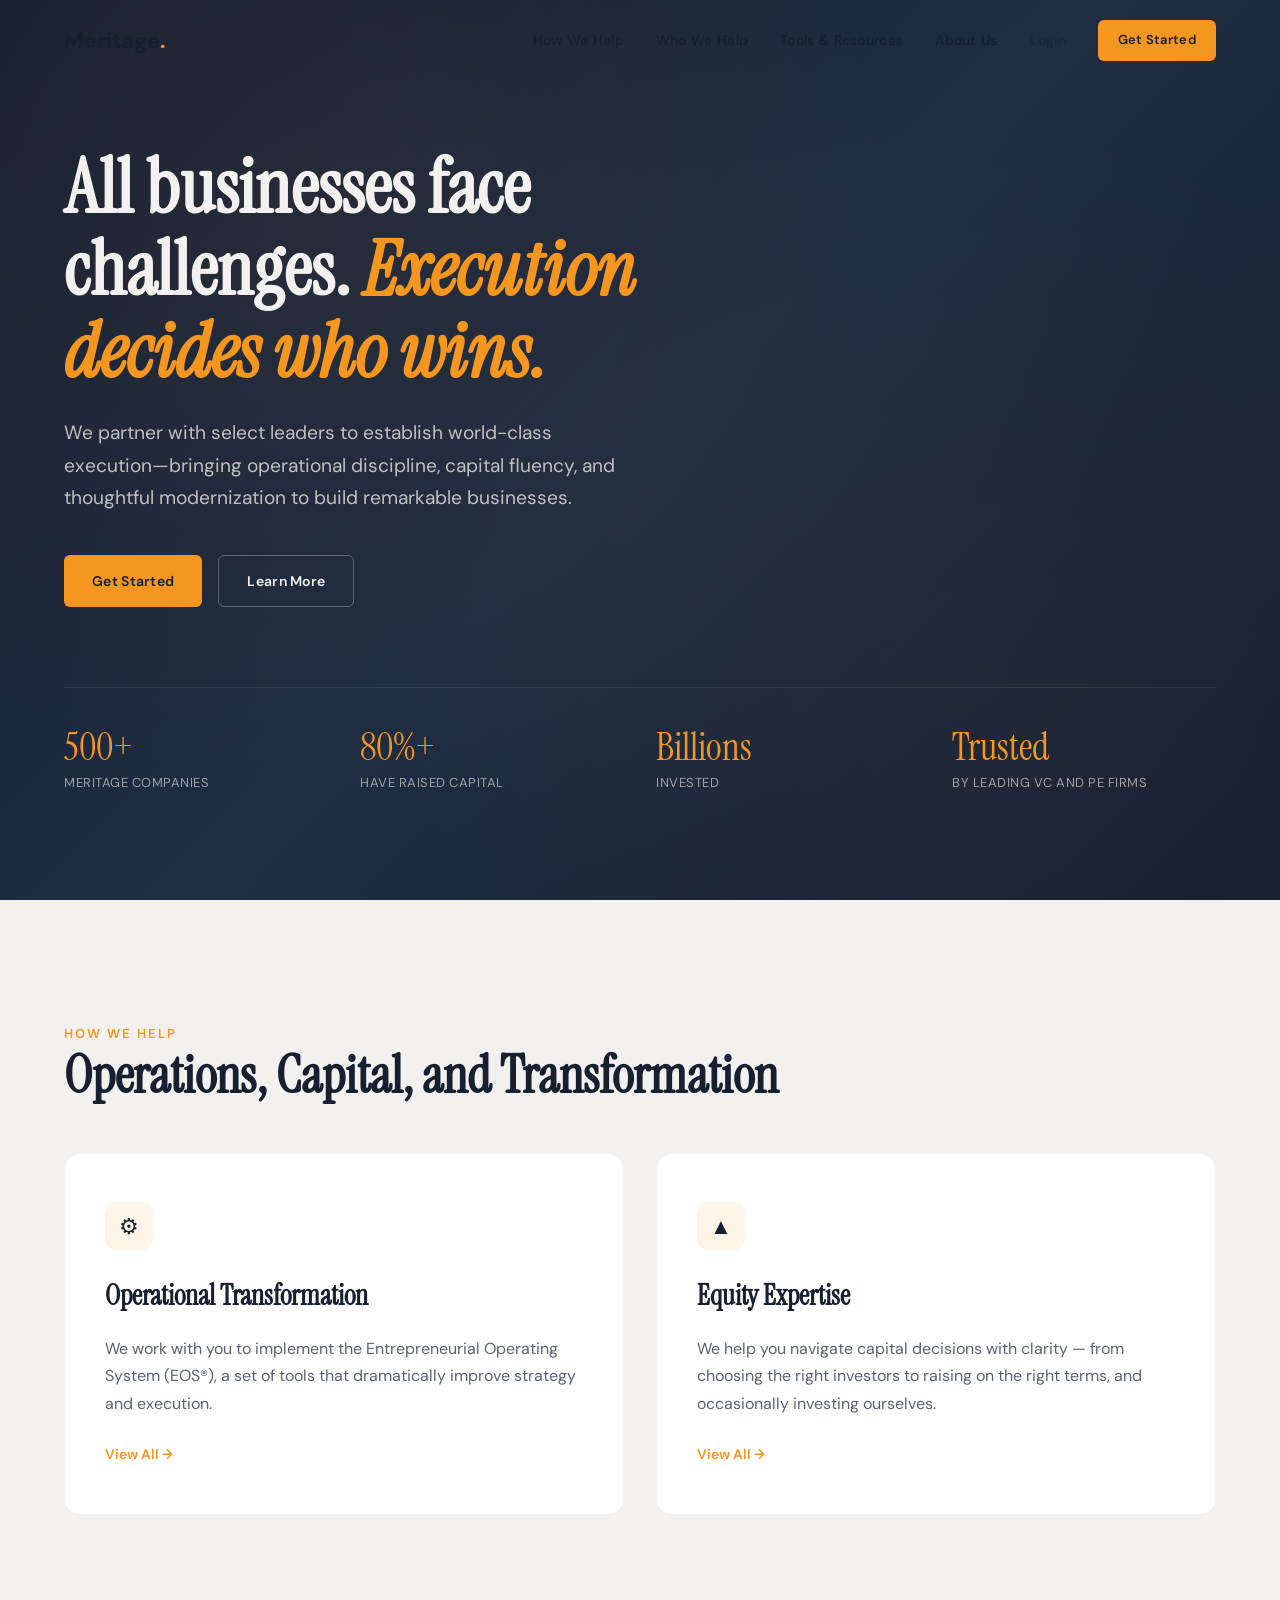
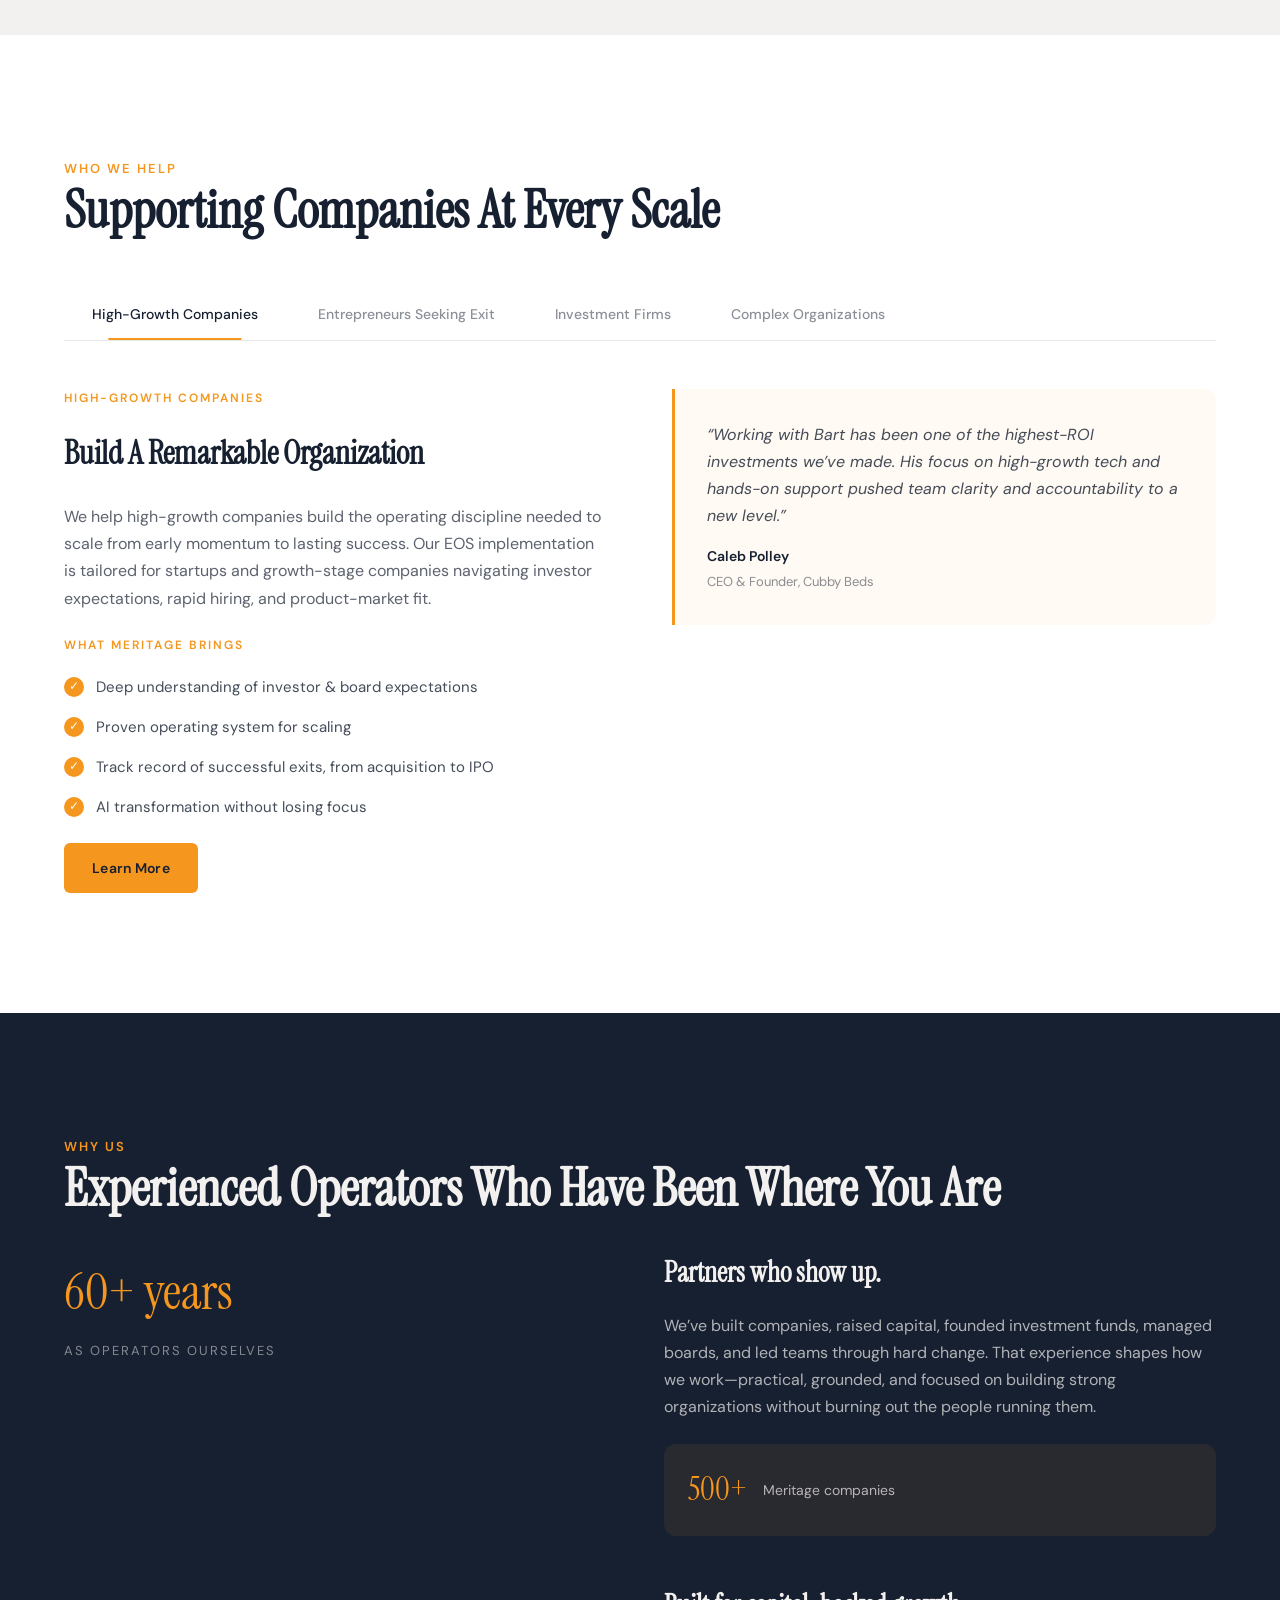
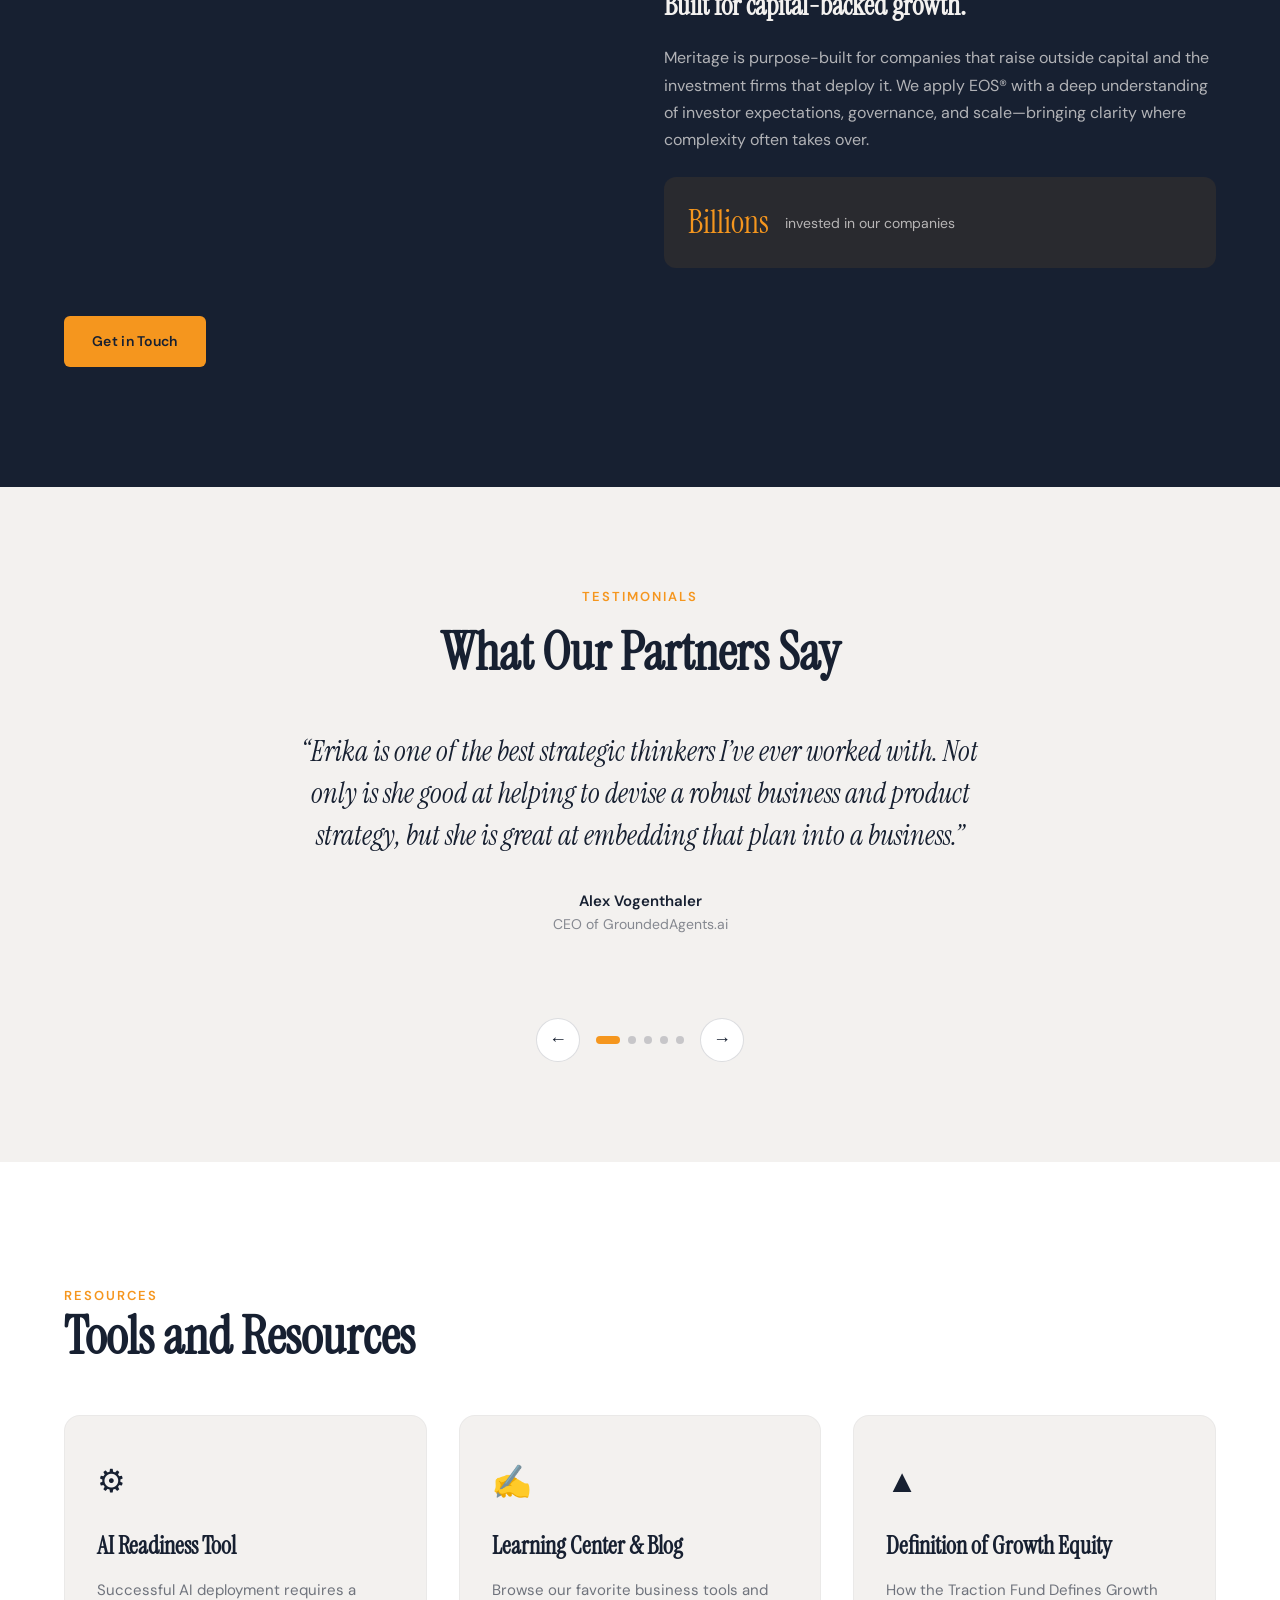
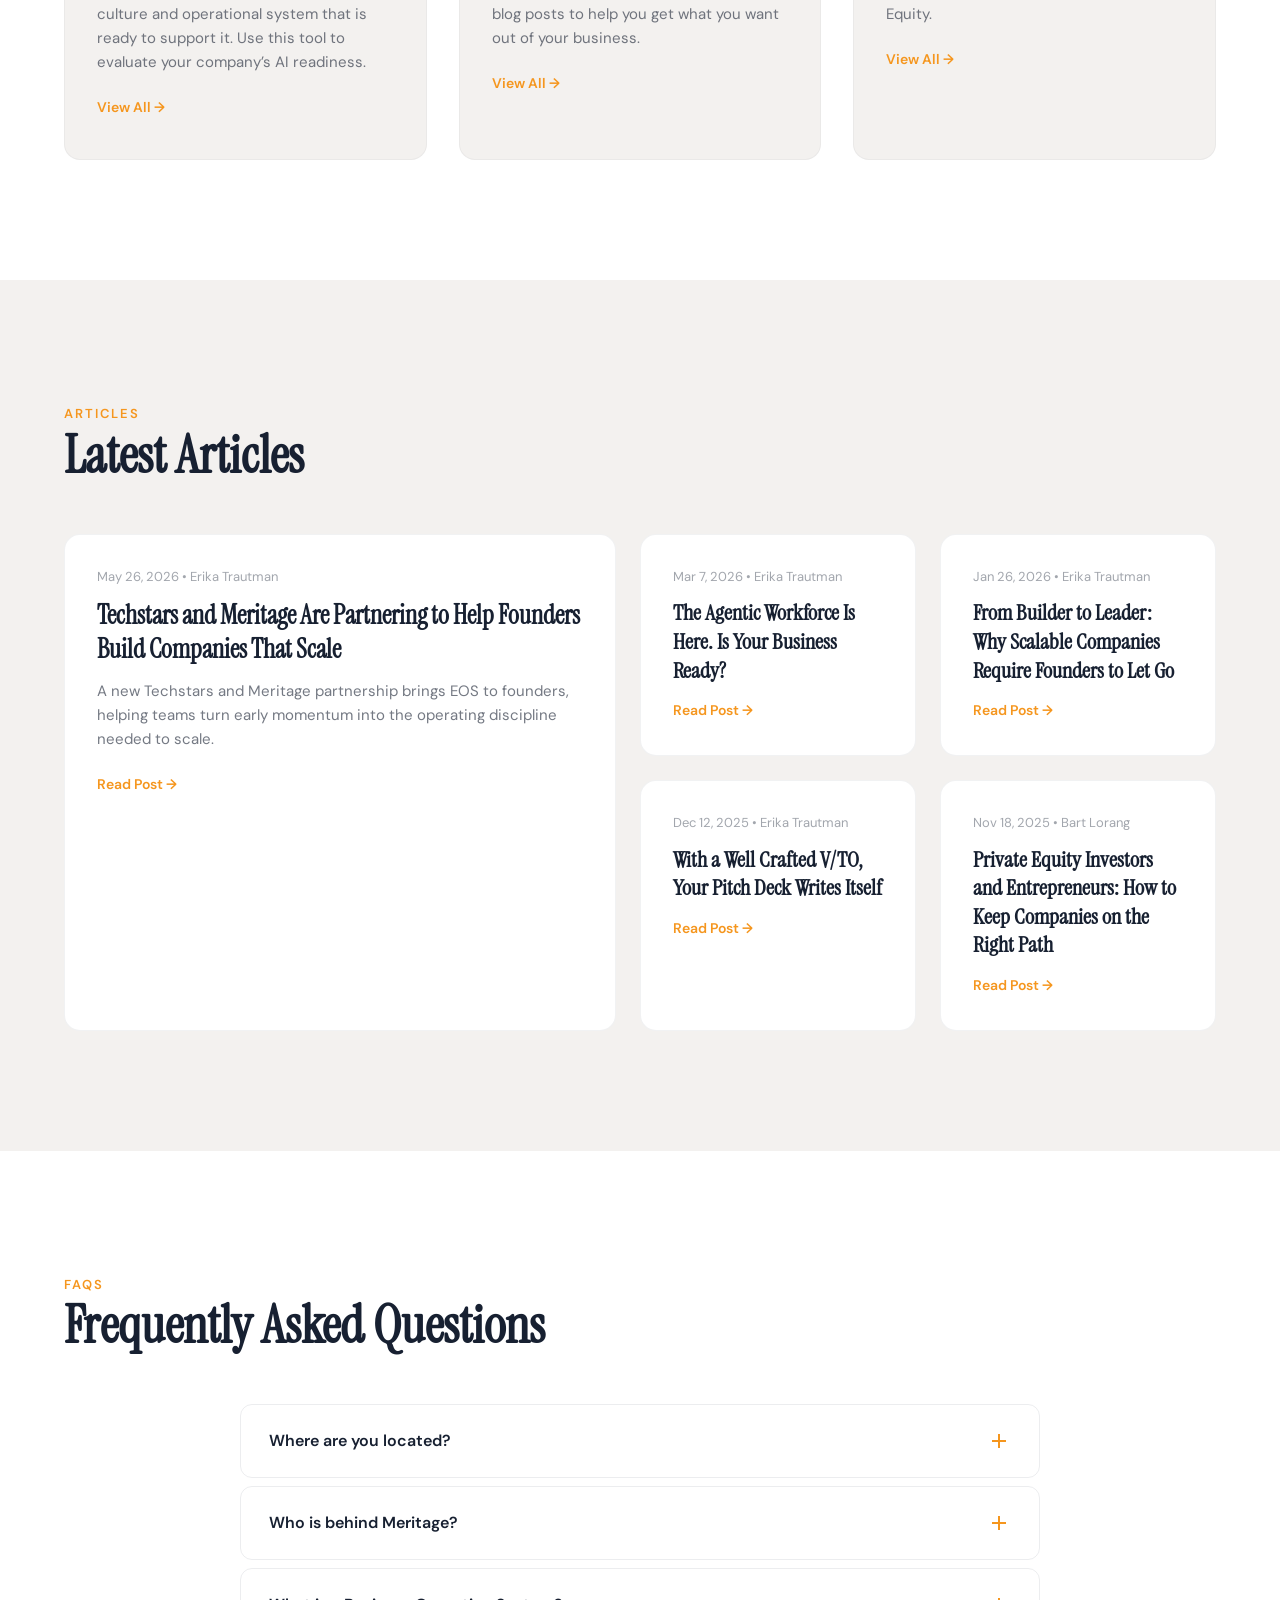
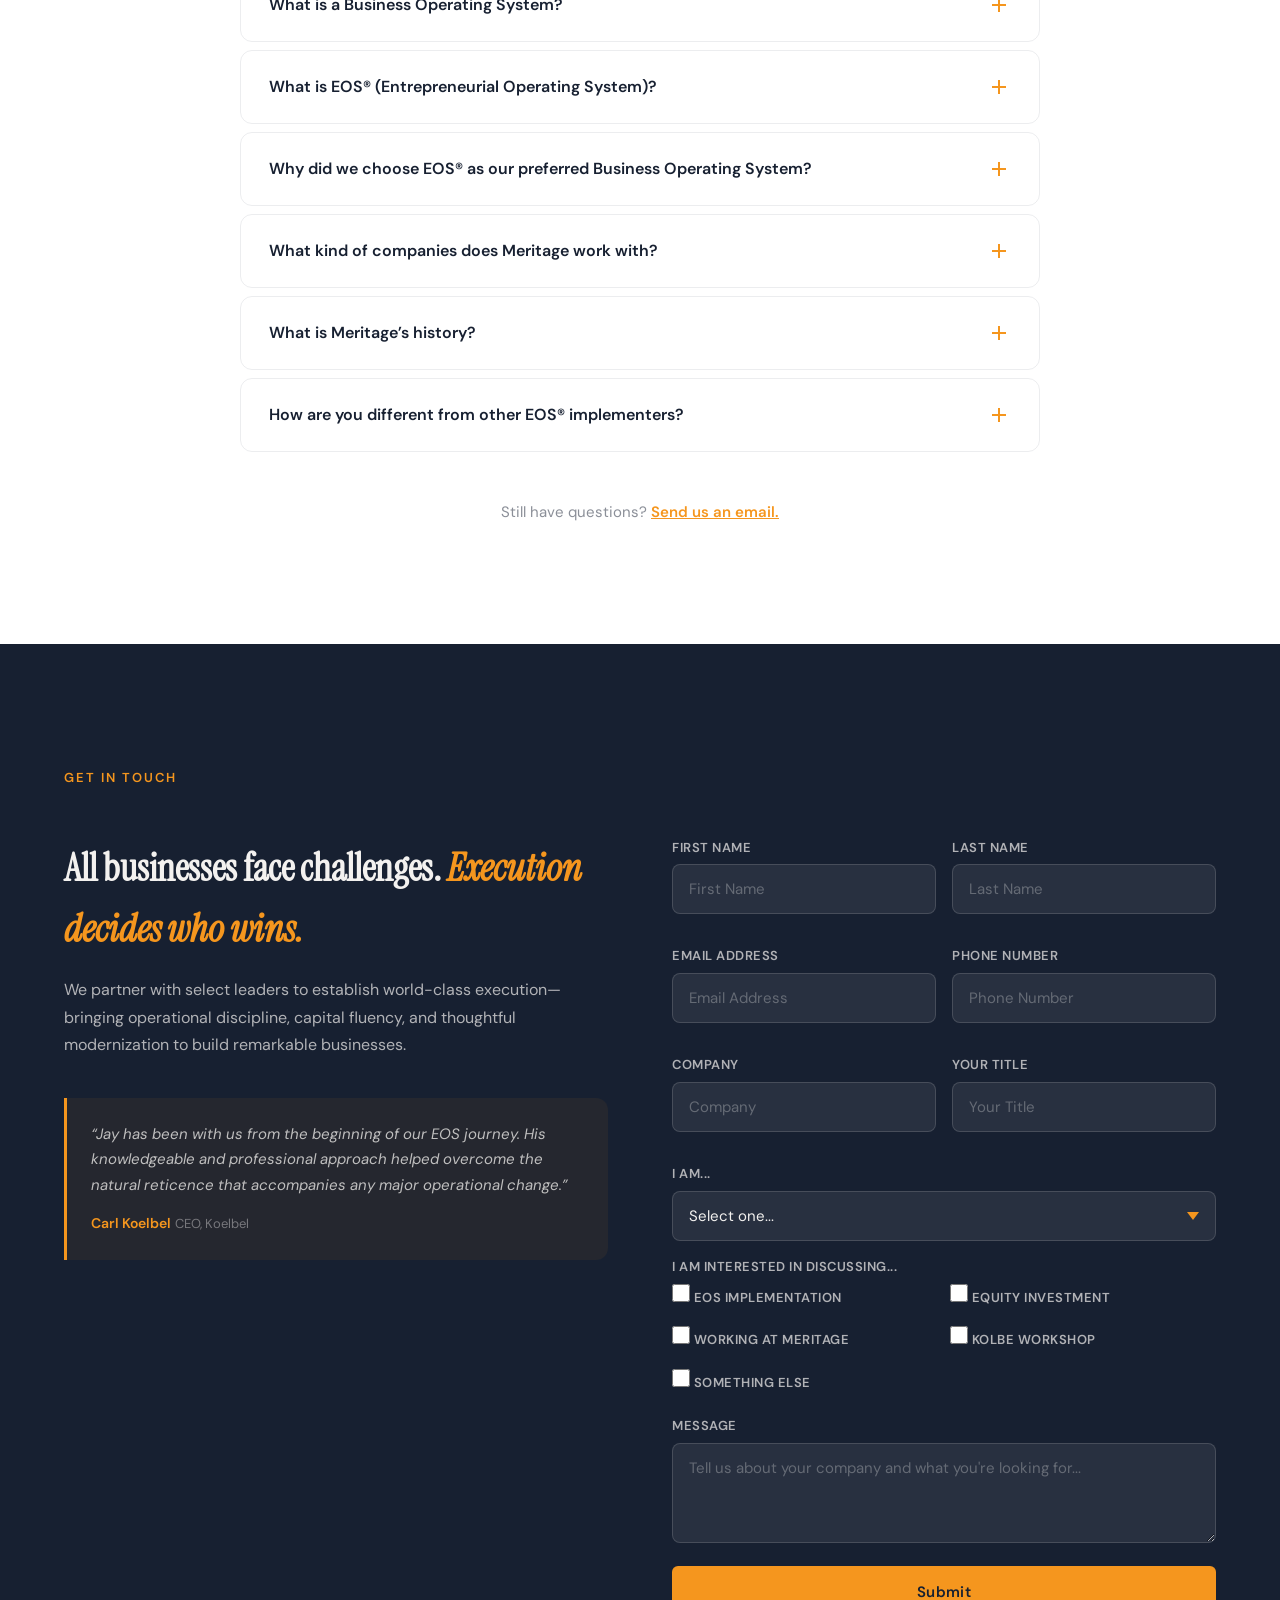
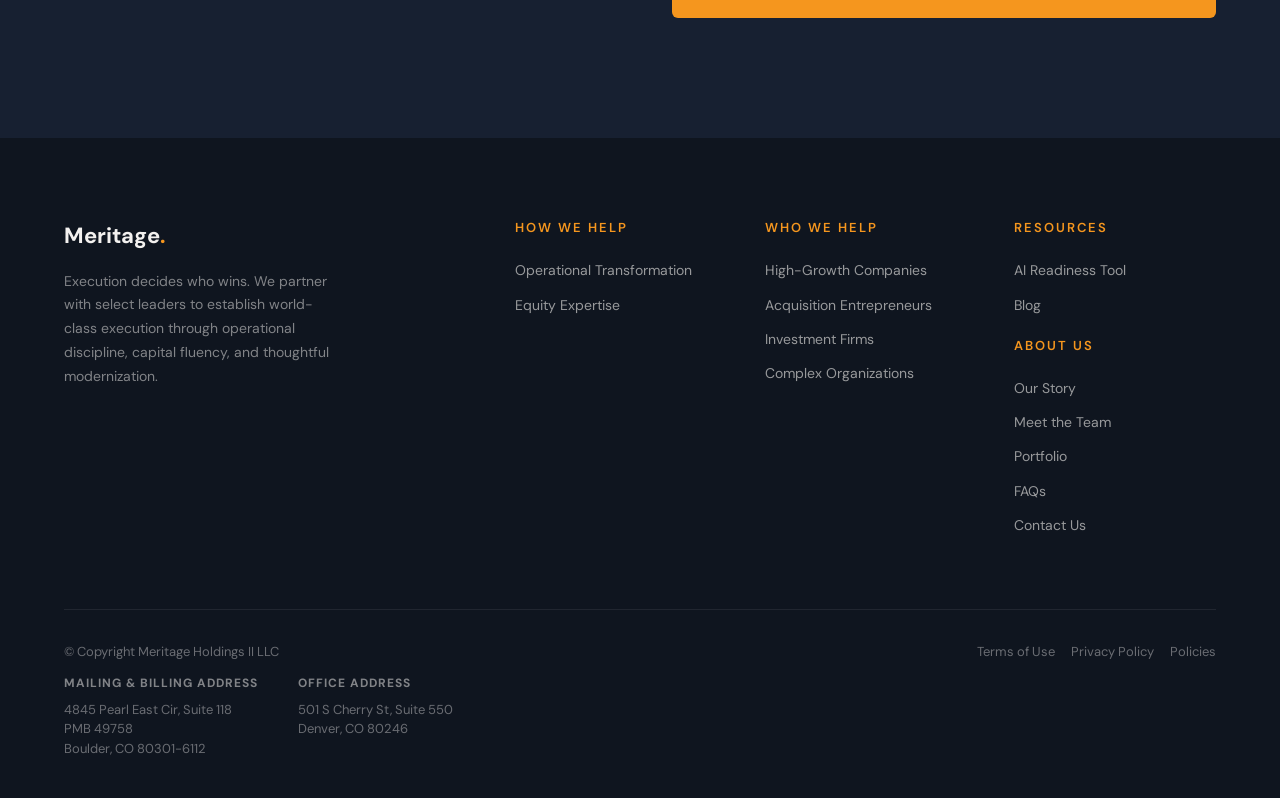
==== commit e40b7c04: "refactor: full meritage.vc faithful clone v2 Complete rebuild of Meritage website as a faithful repr" ====
--- a/index.html
+++ b/index.html
@@ -3,7 +3,7 @@
 <head>
   <meta charset="UTF-8">
   <meta name="viewport" content="width=device-width, initial-scale=1.0">
-  <title>Meritage - EOS Implementers Focused on PE+VC Backed Companies</title>
+  <title>Meritage — EOS Implementers Focused on PE+VC Backed Companies</title>
   <meta name="description" content="We partner with select leaders to establish world-class execution—bringing operational discipline, capital fluency, and thoughtful modernization to build remarkable businesses.">
   <link rel="preconnect" href="https://fonts.googleapis.com">
   <link rel="preconnect" href="https://fonts.gstatic.com" crossorigin>
@@ -12,19 +12,15 @@
   <link rel="icon" type="image/svg+xml" href="images/favicon.svg">
 </head>
 <body>
-  <!-- Header -->
+  <!-- ========== HEADER ========== -->
   <header class="site-header" id="header">
     <div class="container header-inner">
-      <a href="/" class="logo">
-        <svg width="140" height="32" viewBox="0 0 140 32" fill="none">
-          <text x="0" y="24" font-family="'DM Sans', sans-serif" font-weight="700" font-size="22" fill="#172031">Meritage</text>
-        </svg>
-      </a>
+      <a href="/" class="logo">Meritage<span>.</span></a>
       <nav class="main-nav" id="mainNav">
-        <a href="/how/operational-transformation" class="nav-link">How We Help</a>
-        <a href="/who/high-growth-companies" class="nav-link">Who We Help</a>
-        <a href="/resources" class="nav-link">Tools &amp; Resources</a>
-        <a href="/about" class="nav-link">About Us</a>
+        <a href="#how-we-help" class="nav-link">How We Help</a>
+        <a href="#who-we-help" class="nav-link">Who We Help</a>
+        <a href="#resources" class="nav-link">Tools &amp; Resources</a>
+        <a href="#about" class="nav-link">About Us</a>
         <a href="#" class="nav-login">Login</a>
         <a href="#contact" class="btn btn-amber btn-sm nav-cta">Get Started</a>
       </nav>
@@ -34,381 +30,415 @@
     </div>
   </header>
 
-  <!-- Mobile Overlay -->
+  <!-- ========== MOBILE OVERLAY ========== -->
   <div class="mobile-overlay" id="mobileOverlay">
     <div class="mobile-overlay-inner">
-      <a href="/how/operational-transformation" class="mobile-link">How We Help</a>
-      <a href="/who/high-growth-companies" class="mobile-link">Who We Help</a>
-      <a href="/resources" class="mobile-link">Tools &amp; Resources</a>
-      <a href="/about" class="mobile-link">About Us</a>
+      <a href="#how-we-help" class="mobile-link">How We Help</a>
+      <a href="#who-we-help" class="mobile-link">Who We Help</a>
+      <a href="#resources" class="mobile-link">Tools &amp; Resources</a>
+      <a href="#about" class="mobile-link">About Us</a>
       <a href="#" class="mobile-link">Login</a>
       <a href="#contact" class="btn btn-amber mobile-cta">Get Started</a>
     </div>
   </div>
 
-  <!-- Hero -->
+  <!-- ========== HERO ========== -->
   <section class="hero">
     <div class="container">
       <div class="hero-content">
-        <h1 class="hero-heading">All businesses face challenges.<br><em>Execution decides who wins.</em></h1>
-        <p class="hero-sub">We partner with select leaders to establish world-class execution&mdash;bringing operational discipline, capital fluency, and thoughtful modernization to build remarkable businesses.</p>
-        <div class="hero-actions">
+        <h1>All businesses face challenges. <em>Execution decides who wins.</em></h1>
+        <p>We partner with select leaders to establish world-class execution—bringing operational discipline, capital fluency, and thoughtful modernization to build remarkable businesses.</p>
+        <div class="hero-buttons">
           <a href="#contact" class="btn btn-amber">Get Started</a>
-          <a href="#how-we-help" class="btn btn-outline">Learn More</a>
-        </div>
-      </div>
-    </div>
-    <div class="hero-stats">
-      <div class="container stats-grid">
-        <div class="stat-item">
-          <span class="stat-number">500+</span>
-          <span class="stat-label">Meritage companies</span>
-        </div>
-        <div class="stat-item">
-          <span class="stat-number">80%+</span>
-          <span class="stat-label">have raised capital</span>
-        </div>
-        <div class="stat-item">
-          <span class="stat-number">Billions</span>
-          <span class="stat-label">invested</span>
-        </div>
-        <div class="stat-item">
-          <span class="stat-number">Trusted</span>
-          <span class="stat-label">by leading VC and PE firms</span>
-        </div>
-      </div>
-    </div>
-  </section>
-
-  <!-- How We Help -->
-  <section class="section section-light" id="how-we-help">
-    <div class="container">
-      <div class="section-label">HOW WE HELP</div>
-      <h2 class="section-heading">Operations, Capital, and Transformation</h2>
-      <div class="card-grid two-col">
-        <div class="card card-hover">
-          <div class="card-icon">
-            <svg width="40" height="40" viewBox="0 0 24 24" fill="none" stroke="#F5961E" stroke-width="1.5" stroke-linecap="round" stroke-linejoin="round">
-              <path d="M16 18l6-6-6-6"/><path d="M8 6l-6 6 6 6"/>
-            </svg>
-          </div>
-          <h3 class="card-title">Operational Transformation</h3>
-          <p class="card-text">We work with you to implement the Entrepreneurial Operating System (EOS&reg;), a set of tools that dramatically improve strategy and execution.</p>
-          <a href="/how/operational-transformation" class="card-link">View All &rarr;</a>
-        </div>
-        <div class="card card-hover">
-          <div class="card-icon">
-            <svg width="40" height="40" viewBox="0 0 24 24" fill="none" stroke="#F5961E" stroke-width="1.5" stroke-linecap="round" stroke-linejoin="round">
-              <line x1="12" y1="1" x2="12" y2="23"/><path d="M17 5H9.5a3.5 3.5 0 000 7h5a3.5 3.5 0 010 7H6"/>
-            </svg>
-          </div>
-          <h3 class="card-title">Equity Expertise</h3>
-          <p class="card-text">We help you navigate capital decisions with clarity &mdash; from choosing the right investors to raising on the right terms, and occasionally investing ourselves.</p>
-          <a href="/how/equity-expertise" class="card-link">View All &rarr;</a>
-        </div>
-      </div>
-    </div>
-  </section>
-
-  <!-- Who We Help -->
-  <section class="section section-white" id="who-we-help">
-    <div class="container">
-      <div class="section-label">WHO WE HELP</div>
-      <h2 class="section-heading">Supporting Companies At Every Scale</h2>
-      <div class="tabs" id="whoTabs">
-        <div class="tab-nav" role="tablist">
-          <button class="tab-btn active" data-tab="growth" role="tab" aria-selected="true">High-Growth Companies</button>
-          <button class="tab-btn" data-tab="exit" role="tab" aria-selected="false">Entrepreneurs Seeking Exit</button>
-          <button class="tab-btn" data-tab="firms" role="tab" aria-selected="false">Investment Firms</button>
-          <button class="tab-btn" data-tab="complex" role="tab" aria-selected="false">Complex Organizations</button>
-        </div>
-        <div class="tab-panel active" id="tab-growth" role="tabpanel">
-          <div class="tab-content">
-            <div class="tab-text">
-              <span class="tab-eyebrow">HIGH-GROWTH COMPANIES</span>
-              <h3 class="tab-heading">Build A Remarkable Organization</h3>
-              <p class="tab-desc">Scale with confidence. We help high-growth companies install the operating discipline that investors expect and high-performing teams demand.</p>
-              <a href="/who/high-growth-companies" class="btn btn-amber btn-sm">Learn More</a>
-              <div class="tab-features">
-                <span class="feature-tag">Deep understanding of investor &amp; board expectations</span>
-                <span class="feature-tag">Proven operating system for scaling</span>
-                <span class="feature-tag">Track record of successful exits</span>
-                <span class="feature-tag">AI transformation without losing focus</span>
-              </div>
+          <a href="#how-we-help" class="btn btn-outline" style="border-color:rgba(243,241,239,0.3);color:#F3F1EF;">Learn More</a>
+        </div>
+      </div>
+      <div class="hero-stats">
+        <div class="hero-stat">
+          <div class="hero-stat-value">500+</div>
+          <div class="hero-stat-label">Meritage companies</div>
+        </div>
+        <div class="hero-stat">
+          <div class="hero-stat-value">80%+</div>
+          <div class="hero-stat-label">have raised capital</div>
+        </div>
+        <div class="hero-stat">
+          <div class="hero-stat-value">Billions</div>
+          <div class="hero-stat-label">invested</div>
+        </div>
+        <div class="hero-stat">
+          <div class="hero-stat-value">Trusted</div>
+          <div class="hero-stat-label">by leading VC and PE firms</div>
+        </div>
+      </div>
+    </div>
+  </section>
+
+  <!-- ========== HOW WE HELP ========== -->
+  <section class="how-we-help" id="how-we-help">
+    <div class="container">
+      <span class="section-label">How We Help</span>
+      <h2 class="section-title">Operations, Capital, and Transformation</h2>
+      <div class="services-grid">
+        <div class="service-card fade-in">
+          <div class="service-icon">&#9881;</div>
+          <h3>Operational Transformation</h3>
+          <p>We work with you to implement the Entrepreneurial Operating System (EOS&reg;), a set of tools that dramatically improve strategy and execution.</p>
+          <a href="#" class="service-link">View All &rarr;</a>
+        </div>
+        <div class="service-card fade-in">
+          <div class="service-icon">&#9650;</div>
+          <h3>Equity Expertise</h3>
+          <p>We help you navigate capital decisions with clarity — from choosing the right investors to raising on the right terms, and occasionally investing ourselves.</p>
+          <a href="#" class="service-link">View All &rarr;</a>
+        </div>
+      </div>
+    </div>
+  </section>
+
+  <!-- ========== WHO WE HELP ========== -->
+  <section class="who-we-help" id="who-we-help">
+    <div class="container">
+      <span class="section-label">Who We Help</span>
+      <h2 class="section-title">Supporting Companies At Every Scale</h2>
+      <div class="tabs-container">
+        <div class="tabs-nav" role="tablist">
+          <button class="tab-btn active" role="tab" data-tab="0" aria-selected="true">High-Growth Companies</button>
+          <button class="tab-btn" role="tab" data-tab="1" aria-selected="false">Entrepreneurs Seeking Exit</button>
+          <button class="tab-btn" role="tab" data-tab="2" aria-selected="false">Investment Firms</button>
+          <button class="tab-btn" role="tab" data-tab="3" aria-selected="false">Complex Organizations</button>
+        </div>
+
+        <div class="tab-panel active" role="tabpanel" data-panel="0">
+          <div class="tab-panel-grid">
+            <div class="tab-panel-left">
+              <span class="brings-label">HIGH-GROWTH COMPANIES</span>
+              <h4>Build A Remarkable Organization</h4>
+              <p>We help high-growth companies build the operating discipline needed to scale from early momentum to lasting success. Our EOS implementation is tailored for startups and growth-stage companies navigating investor expectations, rapid hiring, and product-market fit.</p>
+              <span class="brings-label">What Meritage Brings</span>
+              <ul class="brings-list">
+                <li class="brings-item"><span class="check">&#10003;</span> Deep understanding of investor &amp; board expectations</li>
+                <li class="brings-item"><span class="check">&#10003;</span> Proven operating system for scaling</li>
+                <li class="brings-item"><span class="check">&#10003;</span> Track record of successful exits, from acquisition to IPO</li>
+                <li class="brings-item"><span class="check">&#10003;</span> AI transformation without losing focus</li>
+              </ul>
+              <a href="#contact" class="btn btn-amber" style="margin-top:24px;">Learn More</a>
             </div>
             <div class="tab-testimonial">
-              <blockquote>
-                <p>"Working with Bart has been one of the highest-ROI investments we've made. His focus on high-growth tech and hands-on support pushed team clarity and accountability to a new level."</p>
-                <cite>Caleb Polley</cite>
-                <span>CEO &amp; Founder, Cubby Beds</span>
-              </blockquote>
-            </div>
-          </div>
-        </div>
-        <div class="tab-panel" id="tab-exit" role="tabpanel">
-          <div class="tab-content">
-            <div class="tab-text">
-              <span class="tab-eyebrow">ENTREPRENEURS SEEKING EXIT</span>
-              <h3 class="tab-heading">Position Your Company for the Best Outcome</h3>
-              <p class="tab-desc">Whether you are preparing for acquisition, IPO, or a generational transition, we bring the operational rigor that makes your company maximally attractive to buyers and investors.</p>
-              <a href="/who/acquisition-entrepreneurs" class="btn btn-amber btn-sm">Learn More</a>
-              <div class="tab-features">
-                <span class="feature-tag">Exit-ready operational systems</span>
-                <span class="feature-tag">Strategic positioning for maximum value</span>
-                <span class="feature-tag">Experienced in M&amp;A and IPO readiness</span>
-              </div>
-            </div>
-          </div>
-        </div>
-        <div class="tab-panel" id="tab-firms" role="tabpanel">
-          <div class="tab-content">
-            <div class="tab-text">
-              <span class="tab-eyebrow">INVESTMENT FIRMS</span>
-              <h3 class="tab-heading">Better Returns Start With Execution</h3>
-              <p class="tab-desc">We partner with VC and PE firms to install EOS across portfolio companies, driving accountability, clear metrics, and faster value creation.</p>
-              <a href="/who/investment-firms" class="btn btn-amber btn-sm">Learn More</a>
-              <div class="tab-features">
-                <span class="feature-tag">Portfolio-wide operating discipline</span>
-                <span class="feature-tag">Standardized reporting and scorecards</span>
-                <span class="feature-tag">Accelerated value creation plans</span>
-              </div>
-            </div>
-          </div>
-        </div>
-        <div class="tab-panel" id="tab-complex" role="tabpanel">
-          <div class="tab-content">
-            <div class="tab-text">
-              <span class="tab-eyebrow">COMPLEX ORGANIZATIONS</span>
-              <h3 class="tab-heading">Systems to Help You Navigate Complexity</h3>
-              <p class="tab-desc">Large, multi-faceted organizations face unique coordination challenges. We bring the structure and accountability needed to align diverse teams around common goals.</p>
-              <a href="/who/complex-organizations" class="btn btn-amber btn-sm">Learn More</a>
-              <div class="tab-features">
-                <span class="feature-tag">Cross-team alignment and accountability</span>
-                <span class="feature-tag">Scalable processes for distributed teams</span>
-                <span class="feature-tag">Leadership team development</span>
-              </div>
-            </div>
-          </div>
-        </div>
-      </div>
-    </div>
-  </section>
-
-  <!-- Why Us -->
-  <section class="section section-light" id="why-us">
-    <div class="container">
-      <div class="section-label">WHY US</div>
-      <h2 class="section-heading">Experienced Operators Who Have Been Where You Are</h2>
-      <div class="why-grid">
-        <div class="why-left">
-          <div class="why-big-stat">
-            <span class="big-number">60+ years</span>
-            <span class="big-label">as operators ourselves</span>
-          </div>
-          <h3 class="why-title">Partners who show up.</h3>
-          <p class="why-text">We have built companies, raised capital, founded investment funds, managed boards, and led teams through hard change. That experience shapes how we work&mdash;practical, grounded, and focused on building strong organizations without burning out the people running them.</p>
-          <div class="why-inline-stat">
-            <span class="stat-number">500+</span>
-            <span class="stat-label">Meritage companies</span>
-          </div>
-          <a href="#contact" class="btn btn-outline">Get in Touch</a>
-        </div>
-        <div class="why-right">
-          <h3 class="why-title">Built for capital-backed growth.</h3>
-          <p class="why-text">Meritage is purpose-built for companies that raise outside capital and the investment firms that deploy it. We apply EOS&reg; with a deep understanding of investor expectations, governance, and scale&mdash;bringing clarity where complexity often takes over.</p>
-          <div class="why-inline-stat">
-            <span class="stat-number">Billions</span>
-            <span class="stat-label">invested in our companies</span>
-          </div>
-        </div>
-      </div>
-    </div>
-  </section>
-
-  <!-- Testimonials Carousel -->
-  <section class="section section-dark" id="testimonials">
-    <div class="container">
-      <div class="carousel" id="testimonialCarousel">
-        <div class="carousel-track">
-          <div class="carousel-slide active">
-            <div class="testimonial-icon">"</div>
-            <blockquote class="testimonial-text">Erika is one of the best strategic thinkers I've ever worked with. Not only is she good at helping to devise a robust business and product strategy, but she is great at embedding that plan into a business.</blockquote>
-            <cite class="testimonial-author">Alex Vogenthaler</cite>
-            <span class="testimonial-role">CEO of GroundedAgents.ai</span>
-          </div>
+              <blockquote>&ldquo;Working with Bart has been one of the highest-ROI investments we&rsquo;ve made. His focus on high-growth tech and hands-on support pushed team clarity and accountability to a new level.&rdquo;</blockquote>
+              <cite>Caleb Polley</cite>
+              <span class="cite-title">CEO &amp; Founder, Cubby Beds</span>
+            </div>
+          </div>
+        </div>
+
+        <div class="tab-panel" role="tabpanel" data-panel="1">
+          <div class="tab-panel-grid">
+            <div class="tab-panel-left">
+              <span class="brings-label">ENTREPRENEURS SEEKING EXIT</span>
+              <h4>Maximize Value For Your Exit</h4>
+              <p>For entrepreneurs preparing for an acquisition, search fund, or other exit event, we bring the operational rigor that makes businesses more valuable. We help you clean up the messy middle, get your data room ready, and demonstrate the repeatable, scalable processes that acquirers pay a premium for.</p>
+              <span class="brings-label">What Meritage Brings</span>
+              <ul class="brings-list">
+                <li class="brings-item"><span class="check">&#10003;</span> Exit-ready process documentation and data room prep</li>
+                <li class="brings-item"><span class="check">&#10003;</span> Integration of EOS for post-acquisition scalability</li>
+                <li class="brings-item"><span class="check">&#10003;</span> Experienced M&amp;A and transaction support</li>
+                <li class="brings-item"><span class="check">&#10003;</span> Capital strategy and investor introductions</li>
+              </ul>
+              <a href="#contact" class="btn btn-amber" style="margin-top:24px;">Learn More</a>
+            </div>
+            <div class="tab-testimonial">
+              <blockquote>&ldquo;I can&rsquo;t recommend Alex Hodgkin highly enough for any ETA operator looking to start the EOS journey.&rdquo;</blockquote>
+              <cite>Andrew Hitchings</cite>
+              <span class="cite-title">Owner, Colorado Homes Services</span>
+            </div>
+          </div>
+        </div>
+
+        <div class="tab-panel" role="tabpanel" data-panel="2">
+          <div class="tab-panel-grid">
+            <div class="tab-panel-left">
+              <span class="brings-label">INVESTMENT FIRMS</span>
+              <h4>Drive Value Across Your Portfolio</h4>
+              <p>We partner with VC and PE firms to bring EOS-based operational excellence to portfolio companies. Whether you&rsquo;re looking to standardize reporting, accelerate value creation plans, or install professional management in founder-led businesses, Meritage delivers the operating system that institutional investors trust.</p>
+              <span class="brings-label">What Meritage Brings</span>
+              <ul class="brings-list">
+                <li class="brings-item"><span class="check">&#10003;</span> Standardized portfolio company reporting and KPIs</li>
+                <li class="brings-item"><span class="check">&#10003;</span> Value creation planning through EOS implementation</li>
+                <li class="brings-item"><span class="check">&#10003;</span> Professional management installation and coaching</li>
+                <li class="brings-item"><span class="check">&#10003;</span> Co-investment opportunities in vetted EOS-run companies</li>
+              </ul>
+              <a href="#contact" class="btn btn-amber" style="margin-top:24px;">Learn More</a>
+            </div>
+            <div class="tab-testimonial">
+              <blockquote>&ldquo;Jay tailored EOS to our PE/VC reality—cutting noise, sharpening value creation, and lifting firmwide adoption. One year in, we&rsquo;re driving disciplined, collaborative results across the portfolio.&rdquo;</blockquote>
+              <cite>Ryan Heckman</cite>
+              <span class="cite-title">Co-founder and Managing Partner, Rallyday Partners</span>
+            </div>
+          </div>
+        </div>
+
+        <div class="tab-panel" role="tabpanel" data-panel="3">
+          <div class="tab-panel-grid">
+            <div class="tab-panel-left">
+              <span class="brings-label">COMPLEX ORGANIZATIONS</span>
+              <h4>Untangle Complexity. Drive Results.</h4>
+              <p>Large, established organizations face unique challenges: legacy systems, layered management, and cultural inertia. We bring EOS to complex enterprises — including public companies — helping executive teams cut through complexity, align around a single vision, and build the traction needed to transform.</p>
+              <span class="brings-label">What Meritage Brings</span>
+              <ul class="brings-list">
+                <li class="brings-item"><span class="check">&#10003;</span> Enterprise-wide EOS deployment and leadership alignment</li>
+                <li class="brings-item"><span class="check">&#10003;</span> Modernization strategy without disrupting operations</li>
+                <li class="brings-item"><span class="check">&#10003;</span> Board-level reporting and governance frameworks</li>
+                <li class="brings-item"><span class="check">&#10003;</span> Cultural transformation through operating discipline</li>
+              </ul>
+              <a href="#contact" class="btn btn-amber" style="margin-top:24px;">Learn More</a>
+            </div>
+            <div class="tab-testimonial">
+              <blockquote>&ldquo;Jay has been with us from the beginning of our EOS journey. His knowledgeable and professional approach helped overcome the natural reticence that accompanies any major operational change.&rdquo;</blockquote>
+              <cite>Carl Koelbel</cite>
+              <span class="cite-title">CEO, Koelbel</span>
+            </div>
+          </div>
+        </div>
+      </div>
+    </div>
+  </section>
+
+  <!-- ========== WHY US ========== -->
+  <section class="why-us" id="about">
+    <div class="container">
+      <span class="section-label">Why Us</span>
+      <h2 class="section-title">Experienced Operators Who Have Been Where You Are</h2>
+      <div class="why-us-grid">
+        <div>
+          <div class="why-us-stat">60+ years</div>
+          <div class="why-us-stat-label">as operators ourselves</div>
+        </div>
+        <div>
+          <div class="why-us-card fade-in">
+            <h3>Partners who show up.</h3>
+            <p>We&rsquo;ve built companies, raised capital, founded investment funds, managed boards, and led teams through hard change. That experience shapes how we work&mdash;practical, grounded, and focused on building strong organizations without burning out the people running them.</p>
+            <div class="why-sub-stat">
+              <span class="stat-number">500+</span>
+              <span class="stat-desc">Meritage companies</span>
+            </div>
+          </div>
+          <div class="why-us-card fade-in">
+            <h3>Built for capital-backed growth.</h3>
+            <p>Meritage is purpose-built for companies that raise outside capital and the investment firms that deploy it. We apply EOS&reg; with a deep understanding of investor expectations, governance, and scale&mdash;bringing clarity where complexity often takes over.</p>
+            <div class="why-sub-stat">
+              <span class="stat-number">Billions</span>
+              <span class="stat-desc">invested in our companies</span>
+            </div>
+          </div>
+        </div>
+      </div>
+      <div style="margin-top: 48px;">
+        <a href="#contact" class="btn btn-amber">Get in Touch</a>
+      </div>
+    </div>
+  </section>
+
+  <!-- ========== TESTIMONIALS ========== -->
+  <section class="testimonials">
+    <div class="container">
+      <span class="section-label" style="text-align:center;display:block;">Testimonials</span>
+      <h2 class="section-title" style="text-align:center;">What Our Partners Say</h2>
+      <div class="carousel-container">
+        <div class="carousel-track" id="carouselTrack">
           <div class="carousel-slide">
-            <div class="testimonial-icon">"</div>
-            <blockquote class="testimonial-text">Working with Bart has been one of the highest-ROI investments we've made. His focus on high-growth tech and hands-on support pushed team clarity and accountability to a new level.</blockquote>
-            <cite class="testimonial-author">Caleb Polley</cite>
-            <span class="testimonial-role">CEO &amp; Founder, Cubby Beds</span>
+            <div class="testimonial-card">
+              <blockquote>&ldquo;Erika is one of the best strategic thinkers I&rsquo;ve ever worked with. Not only is she good at helping to devise a robust business and product strategy, but she is great at embedding that plan into a business.&rdquo;</blockquote>
+              <div class="attribution">Alex Vogenthaler</div>
+              <div class="attribution-title">CEO of GroundedAgents.ai</div>
+            </div>
           </div>
           <div class="carousel-slide">
-            <div class="testimonial-icon">"</div>
-            <blockquote class="testimonial-text">The EOS implementation transformed how our leadership team operates. We finally have clarity on priorities, accountability for results, and a rhythm that keeps everyone aligned.</blockquote>
-            <cite class="testimonial-author">Sarah Chen</cite>
-            <span class="testimonial-role">CEO, LumenServe</span>
+            <div class="testimonial-card">
+              <blockquote>&ldquo;Jack is much more than a great EOS implementer. He is a strategic partner and advisor for Oakwood, and challenges us to live up to our potential.&rdquo;</blockquote>
+              <div class="attribution">Ryan Smith</div>
+              <div class="attribution-title">President, Oakwood Homes</div>
+            </div>
           </div>
           <div class="carousel-slide">
-            <div class="testimonial-icon">"</div>
-            <blockquote class="testimonial-text">Meritage brought the operating discipline we needed to scale from 50 to 200 employees without losing our culture or our focus on execution.</blockquote>
-            <cite class="testimonial-author">Mike Reynolds</cite>
-            <span class="testimonial-role">Founder, Stormbreaker</span>
+            <div class="testimonial-card">
+              <blockquote>&ldquo;Implementing EOS with Bart has brought clarity to Origin&rsquo;s vision and strengthened the culture we&rsquo;re building. Bart&rsquo;s real-world investor-operator experience makes Meritage an invaluable partner.&rdquo;</blockquote>
+              <div class="attribution">Mary Kay Gondrezick</div>
+              <div class="attribution-title">CEO, Origin CPA Group</div>
+            </div>
           </div>
           <div class="carousel-slide">
-            <div class="testimonial-icon">"</div>
-            <blockquote class="testimonial-text">What sets Meritage apart is their genuine operational experience. They do not just talk about execution&mdash;they have lived it, and that credibility changes how your team listens.</blockquote>
-            <cite class="testimonial-author">Jennifer Walsh</cite>
-            <span class="testimonial-role">Partner, Rallyday Partners</span>
-          </div>
-        </div>
-        <button class="carousel-btn carousel-prev" aria-label="Previous slide">&#8592;</button>
-        <button class="carousel-btn carousel-next" aria-label="Next slide">&#8594;</button>
-        <div class="carousel-dots"></div>
-      </div>
-    </div>
-  </section>
-
-  <!-- Tools & Resources -->
-  <section class="section section-white" id="resources">
-    <div class="container">
-      <div class="section-label">RESOURCES</div>
-      <h2 class="section-heading">Tools and Resources</h2>
-      <div class="card-grid three-col">
-        <div class="card card-hover">
-          <div class="card-icon">
-            <svg width="40" height="40" viewBox="0 0 24 24" fill="none" stroke="#F5961E" stroke-width="1.5" stroke-linecap="round" stroke-linejoin="round">
-              <path d="M12 2L2 7l10 5 10-5-10-5z"/><path d="M2 17l10 5 10-5"/><path d="M2 12l10 5 10-5"/>
-            </svg>
-          </div>
-          <h3 class="card-title">AI Readiness Tool</h3>
-          <p class="card-text">Successful AI deployment requires a culture and operational system that is ready to support it. Use this tool to evaluate your company's AI readiness.</p>
-          <a href="/resources/ai-readiness" class="card-link">View All &rarr;</a>
-        </div>
-        <div class="card card-hover">
-          <div class="card-icon">
-            <svg width="40" height="40" viewBox="0 0 24 24" fill="none" stroke="#F5961E" stroke-width="1.5" stroke-linecap="round" stroke-linejoin="round">
-              <path d="M4 19.5A2.5 2.5 0 016.5 17H20"/><path d="M6.5 2H20v20H6.5A2.5 2.5 0 014 19.5v-15A2.5 2.5 0 016.5 2z"/>
-            </svg>
-          </div>
-          <h3 class="card-title">Learning Center &amp; Blog</h3>
-          <p class="card-text">Browse our favorite business tools and blog posts to help you get what you want out of your business.</p>
-          <a href="/blog" class="card-link">View All &rarr;</a>
-        </div>
-        <div class="card card-hover">
-          <div class="card-icon">
-            <svg width="40" height="40" viewBox="0 0 24 24" fill="none" stroke="#F5961E" stroke-width="1.5" stroke-linecap="round" stroke-linejoin="round">
-              <polyline points="22 12 18 12 15 21 9 3 6 12 2 12"/>
-            </svg>
-          </div>
-          <h3 class="card-title">Definition of Growth Equity</h3>
-          <p class="card-text">How the Traction Fund Defines Growth Equity.</p>
-          <a href="/resources/growth-equity" class="card-link">View All &rarr;</a>
-        </div>
-      </div>
-    </div>
-  </section>
-
-  <!-- Latest Articles -->
-  <section class="section section-light" id="articles">
-    <div class="container">
-      <div class="section-label">ARTICLES</div>
-      <h2 class="section-heading">Latest Articles</h2>
-      <div class="featured-article">
-        <article class="article-card featured">
-          <div class="article-meta">
-            <time datetime="2026-05-26">May 26, 2026</time>
-            <span class="article-sep">&bull;</span>
-            <span class="article-author">Erika Trautman</span>
-          </div>
-          <h3 class="article-title"><a href="/blog/techstars-meritage-partnership">Techstars and Meritage Are Partnering to Help Founders Build Companies That Scale</a></h3>
-          <p class="article-excerpt">A new Techstars and Meritage partnership brings EOS to founders, helping teams turn early momentum into the operating discipline needed to scale.</p>
-          <a href="/blog/techstars-meritage-partnership" class="article-read">Read Post &rarr;</a>
-        </article>
-      </div>
-      <div class="article-grid">
-        <article class="article-card">
-          <div class="article-meta">
-            <time datetime="2026-03-07">Mar 7, 2026</time>
-            <span class="article-sep">&bull;</span>
-            <span class="article-author">Erika Trautman</span>
-          </div>
-          <h3 class="article-title"><a href="/blog/agentic-workforce-ready">The Agentic Workforce Is Here. Is Your Business Ready?</a></h3>
-          <a href="/blog/agentic-workforce-ready" class="article-read">Read Post &rarr;</a>
-        </article>
-        <article class="article-card">
-          <div class="article-meta">
-            <time datetime="2026-01-26">Jan 26, 2026</time>
-            <span class="article-sep">&bull;</span>
-            <span class="article-author">Erika Trautman</span>
-          </div>
-          <h3 class="article-title"><a href="/blog/builder-to-leader">From Builder to Leader: Why Scalable Companies Require Founders to Let Go</a></h3>
-          <a href="/blog/builder-to-leader" class="article-read">Read Post &rarr;</a>
-        </article>
-        <article class="article-card">
-          <div class="article-meta">
-            <time datetime="2026-01-12">Jan 12, 2026</time>
-            <span class="article-sep">&bull;</span>
-            <span class="article-author">Erika Trautman</span>
-          </div>
-          <h3 class="article-title"><a href="/blog/vto-pitch-deck">With a Well Crafted V/TO, Your Pitch Deck Writes Itself</a></h3>
-          <a href="/blog/vto-pitch-deck" class="article-read">Read Post &rarr;</a>
-        </article>
-        <article class="article-card">
-          <div class="article-meta">
-            <time datetime="2025-12-15">Dec 15, 2025</time>
-            <span class="article-sep">&bull;</span>
-            <span class="article-author">Erika Trautman</span>
-          </div>
-          <h3 class="article-title"><a href="/blog/private-equity-right-path">Private equity investors and entrepreneurs: How to keep companies on the right path</a></h3>
-          <a href="/blog/private-equity-right-path" class="article-read">Read Post &rarr;</a>
-        </article>
-      </div>
-    </div>
-  </section>
-
-  <!-- FAQs -->
-  <section class="section section-white" id="faqs">
-    <div class="container">
-      <div class="section-label">FAQS</div>
-      <h2 class="section-heading">Frequently Asked Questions</h2>
+            <div class="testimonial-card">
+              <blockquote>&ldquo;Jay tailored EOS to our PE/VC reality&mdash;cutting noise, sharpening value creation, and lifting firmwide adoption. One year in, we&rsquo;re driving disciplined, collaborative results across the portfolio.&rdquo;</blockquote>
+              <div class="attribution">Ryan Heckman</div>
+              <div class="attribution-title">Co-founder and Managing Partner, Rallyday Partners</div>
+            </div>
+          </div>
+          <div class="carousel-slide">
+            <div class="testimonial-card">
+              <blockquote>&ldquo;I can&rsquo;t recommend Alex Hodgkin highly enough for any ETA operator looking to start the EOS journey.&rdquo;</blockquote>
+              <div class="attribution">Andrew Hitchings</div>
+              <div class="attribution-title">Owner, Colorado Homes Services</div>
+            </div>
+          </div>
+        </div>
+        <div class="carousel-controls">
+          <button class="carousel-btn" id="prevBtn" aria-label="Previous slide">&larr;</button>
+          <div class="carousel-dots" id="carouselDots">
+            <button class="carousel-dot active" data-slide="0" aria-label="Slide 1"></button>
+            <button class="carousel-dot" data-slide="1" aria-label="Slide 2"></button>
+            <button class="carousel-dot" data-slide="2" aria-label="Slide 3"></button>
+            <button class="carousel-dot" data-slide="3" aria-label="Slide 4"></button>
+            <button class="carousel-dot" data-slide="4" aria-label="Slide 5"></button>
+          </div>
+          <button class="carousel-btn" id="nextBtn" aria-label="Next slide">&rarr;</button>
+        </div>
+      </div>
+    </div>
+  </section>
+
+  <!-- ========== RESOURCES ========== -->
+  <section class="resources" id="resources">
+    <div class="container">
+      <span class="section-label">Resources</span>
+      <h2 class="section-title">Tools and Resources</h2>
+      <div class="resources-grid">
+        <div class="resource-card fade-in">
+          <span class="resource-icon">&#9881;</span>
+          <h3>AI Readiness Tool</h3>
+          <p>Successful AI deployment requires a culture and operational system that is ready to support it. Use this tool to evaluate your company&rsquo;s AI readiness.</p>
+          <a href="#" class="service-link">View All &rarr;</a>
+        </div>
+        <div class="resource-card fade-in">
+          <span class="resource-icon">&#9997;</span>
+          <h3>Learning Center &amp; Blog</h3>
+          <p>Browse our favorite business tools and blog posts to help you get what you want out of your business.</p>
+          <a href="#" class="service-link">View All &rarr;</a>
+        </div>
+        <div class="resource-card fade-in">
+          <span class="resource-icon">&#9650;</span>
+          <h3>Definition of Growth Equity</h3>
+          <p>How the Traction Fund Defines Growth Equity.</p>
+          <a href="#" class="service-link">View All &rarr;</a>
+        </div>
+      </div>
+    </div>
+  </section>
+
+  <!-- ========== ARTICLES ========== -->
+  <section class="articles">
+    <div class="container">
+      <span class="section-label">Articles</span>
+      <h2 class="section-title">Latest Articles</h2>
+      <div class="articles-grid">
+        <div class="article-card featured fade-in">
+          <div class="article-meta">May 26, 2026 &bull; Erika Trautman</div>
+          <h3>Techstars and Meritage Are Partnering to Help Founders Build Companies That Scale</h3>
+          <p>A new Techstars and Meritage partnership brings EOS to founders, helping teams turn early momentum into the operating discipline needed to scale.</p>
+          <a href="#" class="article-link">Read Post &rarr;</a>
+        </div>
+        <div class="article-card fade-in">
+          <div class="article-meta">Mar 7, 2026 &bull; Erika Trautman</div>
+          <h3>The Agentic Workforce Is Here. Is Your Business Ready?</h3>
+          <a href="#" class="article-link">Read Post &rarr;</a>
+        </div>
+        <div class="article-card fade-in">
+          <div class="article-meta">Jan 26, 2026 &bull; Erika Trautman</div>
+          <h3>From Builder to Leader: Why Scalable Companies Require Founders to Let Go</h3>
+          <a href="#" class="article-link">Read Post &rarr;</a>
+        </div>
+        <div class="article-card fade-in">
+          <div class="article-meta">Dec 12, 2025 &bull; Erika Trautman</div>
+          <h3>With a Well Crafted V/TO, Your Pitch Deck Writes Itself</h3>
+          <a href="#" class="article-link">Read Post &rarr;</a>
+        </div>
+        <div class="article-card fade-in">
+          <div class="article-meta">Nov 18, 2025 &bull; Bart Lorang</div>
+          <h3>Private Equity Investors and Entrepreneurs: How to Keep Companies on the Right Path</h3>
+          <a href="#" class="article-link">Read Post &rarr;</a>
+        </div>
+      </div>
+    </div>
+  </section>
+
+  <!-- ========== FAQ ========== -->
+  <section class="faq" id="faq">
+    <div class="container">
+      <span class="section-label">FAQs</span>
+      <h2 class="section-title">Frequently Asked Questions</h2>
       <div class="faq-list">
-        <details class="faq-item" open>
-          <summary class="faq-question">Where are you located?</summary>
-          <div class="faq-answer">
-            <p>Meritage is headquartered in Lyons, Colorado, with team members across the United States. We work with companies nationwide, both in-person and virtually.</p>
-          </div>
-        </details>
-        <details class="faq-item">
-          <summary class="faq-question">Who is behind Meritage?</summary>
-          <div class="faq-answer">
-            <p>Meritage was founded by a group of experienced operators, entrepreneurs, and investors who came together around a shared insight: the companies that win are not always the ones with the best ideas or the most capital &mdash; they are the ones that execute with discipline while others chase shiny objects.</p>
-            <p>Meritage exists to be the partner we wish we had: grounded, practical, and deeply experienced in execution, capital, and modernization.</p>
-          </div>
-        </details>
-        <details class="faq-item">
-          <summary class="faq-question">What is a Business Operating System?</summary>
-          <div class="faq-answer">
-            <p>A Business Operating System is a set of tools, processes, and disciplines that help a leadership team run their company with clarity, alignment, and accountability. It turns the art of management into a repeatable system.</p>
-          </div>
-        </details>
-        <details class="faq-item">
-          <summary class="faq-question">What is EOS&reg; (Entrepreneurial Operating System)?</summary>
-          <div class="faq-answer">
-            <p>EOS&reg; is a complete business operating system designed to simplify and streamline even the most complex business challenges. It focuses on six key components of a healthy business: Vision, People, Data, Issues, Process, and Traction.</p>
-          </div>
-        </details>
-        <details class="faq-item">
-          <summary class="faq-question">Why did we choose EOS&reg; as our preferred Business Operating System?</summary>
-          <div class="faq-answer">
-            <p>We chose EOS&reg; because it is practical, comprehensive, and proven across thousands of companies. It provides a common language and framework that works whether you are a 10-person startup or a 1,000-person enterprise.</p>
-          </div>
-        </details>
-        <details class="faq-item">
-          <summary class="faq-question">What kind of companies does Meritage work with?</summary>
-          <div class="faq-answer">
-            <p>We work with companies of all sizes across industries. What matters most is not size or industry, but mindset: leaders who are open to change, committed to growth, and more concerned about standing still than doing the hard work required to move forward.</p>
-          </div>
-        </details>
+        <div class="faq-item">
+          <button class="faq-question" aria-expanded="false">
+            Where are you located?
+            <svg class="faq-icon" width="24" height="24" viewBox="0 0 24 24" fill="none" stroke="currentColor" stroke-width="2"><line x1="12" y1="5" x2="12" y2="19"/><line x1="5" y1="12" x2="19" y2="12"/></svg>
+          </button>
+          <div class="faq-answer">
+            <p>Our mailing address is 4845 Pearl East Cir, Suite 118, PMB 49758, Boulder, CO 80301. Our Denver office is located at 501 S Cherry St, Suite 550, Denver, CO 80246. We work with companies across the country.</p>
+          </div>
+        </div>
+        <div class="faq-item">
+          <button class="faq-question" aria-expanded="false">
+            Who is behind Meritage?
+            <svg class="faq-icon" width="24" height="24" viewBox="0 0 24 24" fill="none" stroke="currentColor" stroke-width="2"><line x1="12" y1="5" x2="12" y2="19"/><line x1="5" y1="12" x2="19" y2="12"/></svg>
+          </button>
+          <div class="faq-answer">
+            <p>We came together around a shared insight: the companies that win aren&rsquo;t always the ones with the best ideas or the most capital &mdash; they&rsquo;re the ones that execute with discipline while others chase shiny objects. Meritage exists to be the partner we wish we&rsquo;d had: grounded, practical, and deeply experienced in execution, capital, and modernization.</p>
+          </div>
+        </div>
+        <div class="faq-item">
+          <button class="faq-question" aria-expanded="false">
+            What is a Business Operating System?
+            <svg class="faq-icon" width="24" height="24" viewBox="0 0 24 24" fill="none" stroke="currentColor" stroke-width="2"><line x1="12" y1="5" x2="12" y2="19"/><line x1="5" y1="12" x2="19" y2="12"/></svg>
+          </button>
+          <div class="faq-answer">
+            <p>A Business Operating System is a set of tools, processes, and disciplines that help a company run consistently and effectively. It provides a common language and framework for how the organization operates&mdash;covering vision, people, data, issues, process, and traction. Think of it as the operating system your business runs on.</p>
+          </div>
+        </div>
+        <div class="faq-item">
+          <button class="faq-question" aria-expanded="false">
+            What is EOS&reg; (Entrepreneurial Operating System)?
+            <svg class="faq-icon" width="24" height="24" viewBox="0 0 24 24" fill="none" stroke="currentColor" stroke-width="2"><line x1="12" y1="5" x2="12" y2="19"/><line x1="5" y1="12" x2="19" y2="12"/></svg>
+          </button>
+          <div class="faq-answer">
+            <p>EOS&reg; is a complete business operating system designed to simplify and streamline even the most complex business challenges. It focuses on six key components of a healthy business: Vision, People, Data, Issues, Process, and Traction. Thousands of companies worldwide use EOS to gain clarity, alignment, and accountability.</p>
+          </div>
+        </div>
+        <div class="faq-item">
+          <button class="faq-question" aria-expanded="false">
+            Why did we choose EOS&reg; as our preferred Business Operating System?
+            <svg class="faq-icon" width="24" height="24" viewBox="0 0 24 24" fill="none" stroke="currentColor" stroke-width="2"><line x1="12" y1="5" x2="12" y2="19"/><line x1="5" y1="12" x2="19" y2="12"/></svg>
+          </button>
+          <div class="faq-answer">
+            <p>We chose EOS because it&rsquo;s practical, proven, and works across every industry and stage. Unlike abstract management theories, EOS gives leadership teams concrete tools&mdash;the V/TO, Level 10 Meetings, Scorecards, Rocks, and the People Analyzer. It&rsquo;s simple enough to start using today and deep enough to sustain growth for years.</p>
+          </div>
+        </div>
+        <div class="faq-item">
+          <button class="faq-question" aria-expanded="false">
+            What kind of companies does Meritage work with?
+            <svg class="faq-icon" width="24" height="24" viewBox="0 0 24 24" fill="none" stroke="currentColor" stroke-width="2"><line x1="12" y1="5" x2="12" y2="19"/><line x1="5" y1="12" x2="19" y2="12"/></svg>
+          </button>
+          <div class="faq-answer">
+            <p>We work with companies across the spectrum&mdash;from early-stage startups to large, complex organizations, including public companies. What matters most isn&rsquo;t size or industry, but mindset: leaders who are open to change, committed to growth, and more concerned about standing still than doing the hard work required to move forward.</p>
+          </div>
+        </div>
+        <div class="faq-item">
+          <button class="faq-question" aria-expanded="false">
+            What is Meritage&rsquo;s history?
+            <svg class="faq-icon" width="24" height="24" viewBox="0 0 24 24" fill="none" stroke="currentColor" stroke-width="2"><line x1="12" y1="5" x2="12" y2="19"/><line x1="5" y1="12" x2="19" y2="12"/></svg>
+          </button>
+          <div class="faq-answer">
+            <p>Our founders pioneered venture capital in the Rocky Mountain region, with over 40 years of investment experience. As a firm, we have always been dedicated to helping entrepreneurs build remarkable organizations. Over time, we saw that venture capital began to evolve away from helping entrepreneurs build organizations to become just another asset class, so we shifted our approach to focus on what we think matters most&mdash;operational excellence, capital expertise, and practical modernization practices.</p>
+          </div>
+        </div>
+        <div class="faq-item">
+          <button class="faq-question" aria-expanded="false">
+            How are you different from other EOS&reg; implementers?
+            <svg class="faq-icon" width="24" height="24" viewBox="0 0 24 24" fill="none" stroke="currentColor" stroke-width="2"><line x1="12" y1="5" x2="12" y2="19"/><line x1="5" y1="12" x2="19" y2="12"/></svg>
+          </button>
+          <div class="faq-answer">
+            <p>We are the only firm of EOS implementers that specialize in serving companies that have raised outside capital. We understand the unique pressures of venture-backed or private equity growth, which uniquely positions us to serve both companies that have raised outside capital as well as venture and PE firms themselves. We also have unique expertise in AI&mdash;our team has led modernization of companies across industries, from AI-native startups to long-standing, operationally complex businesses.</p>
+          </div>
+        </div>
       </div>
       <div class="faq-cta">
         <p>Still have questions? <a href="mailto:hello@meritage.vc">Send us an email.</a></p>
@@ -416,126 +446,145 @@
     </div>
   </section>
 
-  <!-- CTA Banner -->
-  <section class="cta-banner" id="cta">
-    <div class="container cta-inner">
-      <h2 class="cta-heading">All businesses face challenges. <em>Execution decides who wins.</em></h2>
-      <a href="#contact" class="btn btn-amber btn-lg">Get Started</a>
-    </div>
-  </section>
-
-  <!-- Contact Form -->
-  <section class="section section-light" id="contact">
-    <div class="container">
-      <div class="section-label">CONTACT</div>
-      <h2 class="section-heading">Let's Start a Conversation</h2>
-      <form class="contact-form" id="contactForm">
-        <div class="form-row">
+  <!-- ========== CONTACT ========== -->
+  <section class="contact" id="contact">
+    <div class="container">
+      <span class="section-label">Get in Touch</span>
+      <div class="contact-grid">
+        <div class="contact-left">
+          <h2>All businesses face challenges. <em>Execution decides who wins.</em></h2>
+          <p>We partner with select leaders to establish world-class execution—bringing operational discipline, capital fluency, and thoughtful modernization to build remarkable businesses.</p>
+          <div class="contact-testimonial">
+            <blockquote>&ldquo;Jay has been with us from the beginning of our EOS journey. His knowledgeable and professional approach helped overcome the natural reticence that accompanies any major operational change.&rdquo;</blockquote>
+            <cite>Carl Koelbel</cite>
+            <span class="cite-title">CEO, Koelbel</span>
+          </div>
+        </div>
+        <form class="contact-form" id="contactForm">
+          <div class="form-row">
+            <div class="form-group">
+              <label for="firstName">First Name</label>
+              <input type="text" id="firstName" placeholder="First Name" required>
+            </div>
+            <div class="form-group">
+              <label for="lastName">Last Name</label>
+              <input type="text" id="lastName" placeholder="Last Name" required>
+            </div>
+          </div>
+          <div class="form-row">
+            <div class="form-group">
+              <label for="email">Email Address</label>
+              <input type="email" id="email" placeholder="Email Address" required>
+            </div>
+            <div class="form-group">
+              <label for="phone">Phone Number</label>
+              <input type="tel" id="phone" placeholder="Phone Number">
+            </div>
+          </div>
+          <div class="form-row">
+            <div class="form-group">
+              <label for="company">Company</label>
+              <input type="text" id="company" placeholder="Company">
+            </div>
+            <div class="form-group">
+              <label for="title">Your Title</label>
+              <input type="text" id="title" placeholder="Your Title">
+            </div>
+          </div>
           <div class="form-group">
-            <label for="firstName">First Name *</label>
-            <input type="text" id="firstName" name="firstName" required>
+            <label for="role">I am...</label>
+            <select id="role">
+              <option value="">Select one...</option>
+              <option value="founder-ceo">A founder or CEO of a start-up or growth-stage company</option>
+              <option value="entrepreneur">An entrepreneur who has bought a business or is leading a search fund</option>
+              <option value="partner">A partner at a VC or PE Firm</option>
+              <option value="leader">A leader at a large or complex organization</option>
+            </select>
           </div>
           <div class="form-group">
-            <label for="lastName">Last Name *</label>
-            <input type="text" id="lastName" name="lastName" required>
-          </div>
-        </div>
-        <div class="form-row">
+            <label>I am interested in discussing...</label>
+            <div class="checkbox-group">
+              <label class="checkbox-label">
+                <input type="checkbox" name="interest" value="eos"> EOS Implementation
+              </label>
+              <label class="checkbox-label">
+                <input type="checkbox" name="interest" value="equity"> Equity Investment
+              </label>
+              <label class="checkbox-label">
+                <input type="checkbox" name="interest" value="careers"> Working at Meritage
+              </label>
+              <label class="checkbox-label">
+                <input type="checkbox" name="interest" value="kolbe"> Kolbe Workshop
+              </label>
+              <label class="checkbox-label">
+                <input type="checkbox" name="interest" value="other"> Something Else
+              </label>
+            </div>
+          </div>
           <div class="form-group">
-            <label for="email">Email Address *</label>
-            <input type="email" id="email" name="email" required>
-          </div>
-          <div class="form-group">
-            <label for="phone">Phone Number</label>
-            <input type="tel" id="phone" name="phone">
-          </div>
-        </div>
-        <div class="form-row">
-          <div class="form-group">
-            <label for="company">Company</label>
-            <input type="text" id="company" name="company">
-          </div>
-          <div class="form-group">
-            <label for="title">Your Title</label>
-            <input type="text" id="title" name="title">
-          </div>
-        </div>
-        <div class="form-group">
-          <label for="interest">I am...</label>
-          <select id="interest" name="interest">
-            <option value="">Select one...</option>
-            <option value="founder-ceo">A founder or CEO of a start-up or growth-stage company</option>
-            <option value="entrepreneur">An entrepreneur who has bought a business or is leading a search fund</option>
-            <option value="partner-vc-pe">A partner at a VC or PE Firm</option>
-            <option value="leader-complex">A leader at a large or complex organization</option>
-          </select>
-        </div>
-        <div class="form-group">
-          <label>I'm interested in...</label>
-          <div class="checkbox-group">
-            <label class="checkbox-label">
-              <input type="checkbox" name="services" value="eos">
-              <span class="check-text">EOS Implementation</span>
-            </label>
-            <label class="checkbox-label">
-              <input type="checkbox" name="services" value="equity">
-              <span class="check-text">Equity Investment</span>
-            </label>
-            <label class="checkbox-label">
-              <input type="checkbox" name="services" value="careers">
-              <span class="check-text">Working at Meritage</span>
-            </label>
-            <label class="checkbox-label">
-              <input type="checkbox" name="services" value="kolbe">
-              <span class="check-text">Kolbe Workshop</span>
-            </label>
-            <label class="checkbox-label">
-              <input type="checkbox" name="services" value="other">
-              <span class="check-text">Something Else</span>
-            </label>
-          </div>
-        </div>
-        <div class="form-group">
-          <label for="message">Message</label>
-          <textarea id="message" name="message" rows="4" placeholder="Tell us about your company..."></textarea>
-        </div>
-        <button type="submit" class="btn btn-amber" id="submitBtn" disabled>Submit</button>
-      </form>
-    </div>
-  </section>
-
-  <!-- Footer -->
+            <label for="message">Message</label>
+            <textarea id="message" placeholder="Tell us about your company and what you're looking for..."></textarea>
+          </div>
+          <div class="form-submit">
+            <button type="submit" class="btn btn-amber">Submit</button>
+          </div>
+        </form>
+      </div>
+    </div>
+  </section>
+
+  <!-- ========== FOOTER ========== -->
   <footer class="site-footer">
-    <div class="container footer-inner">
-      <div class="footer-brand">
-        <svg width="120" height="28" viewBox="0 0 140 32" fill="none">
-          <text x="0" y="24" font-family="'DM Sans', sans-serif" font-weight="700" font-size="22" fill="#F3F1EF">Meritage</text>
-        </svg>
-        <p class="footer-tagline">All businesses face challenges. Execution decides who wins.</p>
-      </div>
-      <div class="footer-links">
+    <div class="container">
+      <div class="footer-grid">
+        <div class="footer-brand">
+          <div class="logo">Meritage<span>.</span></div>
+          <p>Execution decides who wins. We partner with select leaders to establish world-class execution through operational discipline, capital fluency, and thoughtful modernization.</p>
+        </div>
         <div class="footer-col">
-          <h4 class="footer-heading">Focus</h4>
-          <a href="/how/operational-transformation">Operational Transformation</a>
-          <a href="/how/equity-expertise">Equity Expertise</a>
-          <a href="/resources">Tools &amp; Resources</a>
+          <h4>How We Help</h4>
+          <a href="#">Operational Transformation</a>
+          <a href="#">Equity Expertise</a>
         </div>
         <div class="footer-col">
-          <h4 class="footer-heading">Company</h4>
-          <a href="/about">About Us</a>
-          <a href="#team">Team</a>
-          <a href="/blog">Blog</a>
+          <h4>Who We Help</h4>
+          <a href="#">High-Growth Companies</a>
+          <a href="#">Acquisition Entrepreneurs</a>
+          <a href="#">Investment Firms</a>
+          <a href="#">Complex Organizations</a>
         </div>
         <div class="footer-col">
-          <h4 class="footer-heading">Connect</h4>
-          <a href="#contact">Get Started</a>
-          <a href="mailto:hello@meritage.vc">hello@meritage.vc</a>
-          <a href="https://www.linkedin.com/company/meritagevc" target="_blank" rel="noopener">LinkedIn</a>
-        </div>
-      </div>
-    </div>
-    <div class="container footer-bottom">
-      <p>&copy; 2026 Meritage. All rights reserved.</p>
+          <h4>Resources</h4>
+          <a href="#">AI Readiness Tool</a>
+          <a href="#">Blog</a>
+          <h4 style="margin-top:20px;">About Us</h4>
+          <a href="#">Our Story</a>
+          <a href="#">Meet the Team</a>
+          <a href="#">Portfolio</a>
+          <a href="#faq">FAQs</a>
+          <a href="#contact">Contact Us</a>
+        </div>
+      </div>
+      <div class="footer-bottom">
+        <div>
+          <p>&copy; Copyright Meritage Holdings II LLC</p>
+          <div class="footer-addresses" style="margin-top:12px;">
+            <div class="footer-address">
+              <h5>Mailing &amp; Billing Address</h5>
+              <p>4845 Pearl East Cir, Suite 118<br>PMB 49758<br>Boulder, CO 80301-6112</p>
+            </div>
+            <div class="footer-address">
+              <h5>Office Address</h5>
+              <p>501 S Cherry St, Suite 550<br>Denver, CO 80246</p>
+            </div>
+          </div>
+        </div>
+        <div class="footer-bottom-links">
+          <a href="#">Terms of Use</a>
+          <a href="#">Privacy Policy</a>
+          <a href="#">Policies</a>
+        </div>
+      </div>
     </div>
   </footer>
 
--- a/styles.css
+++ b/styles.css
@@ -1,7 +1,8 @@
 /* =============================================
-   Meritage Website - Design System
+   Meritage Website - Design System v2
    Colors: Navy #172031, Off-White #F3F1EF, Amber #F5961E
    Fonts: Instrument Serif (headings), DM Sans (body)
+   Clone of meritage.vc
    ============================================= */
 
 /* Reset */
@@ -13,43 +14,112 @@
   background: #F3F1EF;
   line-height: 1.6;
   -webkit-font-smoothing: antialiased;
-}
-
-/* Container */
+  -moz-osx-font-smoothing: grayscale;
+}
+
+img { max-width: 100%; height: auto; display: block; }
+a { text-decoration: none; color: inherit; }
+ul { list-style: none; }
 .container { max-width: 1200px; margin: 0 auto; padding: 0 24px; }
+.section-label {
+  font-size: 13px;
+  font-weight: 600;
+  letter-spacing: 2px;
+  text-transform: uppercase;
+  color: #F5961E;
+  margin-bottom: 16px;
+}
+.section-title {
+  font-family: 'Instrument Serif', serif;
+  font-size: clamp(32px, 5vw, 52px);
+  line-height: 1.15;
+  color: #172031;
+  margin-bottom: 32px;
+}
+.section-title-white { color: #F3F1EF; }
+.text-amber { color: #F5961E; }
+
+/* Buttons */
+.btn {
+  display: inline-flex;
+  align-items: center;
+  gap: 8px;
+  font-family: 'DM Sans', sans-serif;
+  font-size: 14px;
+  font-weight: 600;
+  padding: 14px 28px;
+  border-radius: 6px;
+  cursor: pointer;
+  transition: all 0.25s ease;
+  border: none;
+  text-decoration: none;
+  letter-spacing: 0.3px;
+}
+.btn-amber {
+  background: #F5961E;
+  color: #172031;
+}
+.btn-amber:hover {
+  background: #e0881a;
+  transform: translateY(-1px);
+  box-shadow: 0 4px 12px rgba(245, 150, 30, 0.3);
+}
+.btn-outline {
+  background: transparent;
+  color: #172031;
+  border: 1.5px solid #172031;
+}
+.btn-outline:hover {
+  background: #172031;
+  color: #F3F1EF;
+}
+.btn-sm { padding: 10px 20px; font-size: 13px; }
 
 /* ========== HEADER ========== */
 .site-header {
-  position: fixed; top: 0; left: 0; right: 0; z-index: 100;
-  padding: 16px 0; transition: all 0.3s ease;
+  position: fixed; top: 0; left: 0; right: 0; z-index: 1000;
+  padding: 20px 0;
+  transition: all 0.3s ease;
 }
 .site-header.scrolled {
   background: rgba(243, 241, 239, 0.95);
   backdrop-filter: blur(12px);
+  -webkit-backdrop-filter: blur(12px);
   box-shadow: 0 1px 0 rgba(23, 32, 49, 0.06);
+  padding: 12px 0;
 }
 .header-inner {
   display: flex; align-items: center; justify-content: space-between;
 }
-
-/* Logo */
-.logo { display: flex; align-items: center; text-decoration: none; }
-.logo svg { display: block; }
+.logo {
+  display: flex; align-items: center;
+  font-family: 'DM Sans', sans-serif;
+  font-weight: 700;
+  font-size: 22px;
+  color: #172031;
+  text-decoration: none;
+}
+.logo span { color: #F5961E; }
 
 /* Nav */
-.main-nav { display: flex; align-items: center; gap: 28px; }
+.main-nav { display: flex; align-items: center; gap: 32px; }
 .nav-link {
   font-size: 14px; font-weight: 500; color: #172031;
   text-decoration: none; transition: color 0.2s;
-  letter-spacing: 0.3px;
-}
+  letter-spacing: 0.3px; position: relative;
+}
+.nav-link::after {
+  content: '';
+  position: absolute; bottom: -4px; left: 0; width: 0; height: 2px;
+  background: #F5961E; transition: width 0.25s ease;
+}
+.nav-link:hover::after { width: 100%; }
 .nav-link:hover { color: #F5961E; }
 .nav-login {
   font-size: 14px; font-weight: 500; color: #172031;
-  text-decoration: none; opacity: 0.6; transition: opacity 0.2s;
+  text-decoration: none; opacity: 0.5; transition: opacity 0.2s;
 }
 .nav-login:hover { opacity: 1; }
-.nav-cta { margin-left: 4px; }
 
 /* Mobile Toggle */
 .mobile-toggle {
@@ -58,8 +128,8 @@
 }
 .mobile-toggle span {
   display: block; width: 24px; height: 2px;
-  background: #172031; transition: all 0.3s;
-  border-radius: 2px;
+  background: #172031; border-radius: 2px;
+  transition: all 0.3s ease;
 }
 .mobile-toggle.open span:nth-child(1) { transform: rotate(45deg) translate(5px, 5px); }
 .mobile-toggle.open span:nth-child(2) { opacity: 0; }
@@ -67,393 +137,807 @@
 
 /* Mobile Overlay */
 .mobile-overlay {
-  display: none; position: fixed; top: 0; left: 0; right: 0; bottom: 0;
-  background: #F3F1EF; z-index: 99;
-  padding: 100px 24px 40px; overflow-y: auto;
-}
-.mobile-overlay.open { display: block; }
-.mobile-overlay-inner { display: flex; flex-direction: column; gap: 20px; align-items: center; }
+  display: none;
+  position: fixed; top: 0; left: 0; right: 0; bottom: 0;
+  background: rgba(23, 32, 49, 0.98);
+  z-index: 999;
+  opacity: 0; pointer-events: none;
+  transition: opacity 0.3s ease;
+}
+.mobile-overlay.open {
+  opacity: 1; pointer-events: all;
+}
+.mobile-overlay-inner {
+  display: flex; flex-direction: column; align-items: center;
+  justify-content: center; gap: 24px; height: 100%;
+}
 .mobile-link {
-  font-size: 18px; font-weight: 500; color: #172031;
-  text-decoration: none;
-}
-.mobile-cta { margin-top: 12px; }
-
-/* ========== BUTTONS ========== */
-.btn {
-  display: inline-flex; align-items: center; gap: 8px;
-  font-family: 'DM Sans', sans-serif; font-size: 14px; font-weight: 600;
-  text-decoration: none; padding: 12px 28px; border-radius: 8px;
-  border: none; cursor: pointer; transition: all 0.25s;
-  letter-spacing: 0.3px;
-}
-.btn-amber { background: #F5961E; color: #fff; }
-.btn-amber:hover { background: #e0850d; transform: translateY(-1px); }
-.btn-outline {
-  background: transparent; color: #172031;
-  border: 1.5px solid #172031;
-}
-.btn-outline:hover { background: #172031; color: #fff; }
-.btn-sm { padding: 10px 22px; font-size: 13px; }
-.btn-lg { padding: 16px 36px; font-size: 16px; }
-
-/* ========== SECTIONS ========== */
-.section { padding: 100px 0; }
-.section-light { background: #F3F1EF; }
-.section-white { background: #fff; }
-.section-dark { background: #172031; color: #F3F1EF; }
-.section-label {
-  font-size: 12px; font-weight: 600; color: #F5961E;
-  letter-spacing: 2px; text-transform: uppercase;
-  margin-bottom: 12px;
-}
-.section-heading {
-  font-family: 'Instrument Serif', serif;
-  font-size: 48px; font-weight: 400; line-height: 1.15;
-  margin-bottom: 48px; max-width: 720px;
-}
-.section-dark .section-heading { color: #fff; }
+  font-size: 20px; font-weight: 500; color: #F3F1EF;
+  text-decoration: none; letter-spacing: 0.5px;
+}
+.mobile-cta { margin-top: 16px; }
 
 /* ========== HERO ========== */
 .hero {
-  min-height: 100vh; display: flex; flex-direction: column;
-  justify-content: center; padding: 120px 0 60px;
-  background: linear-gradient(180deg, #F3F1EF 0%, #fff 100%);
-}
-.hero-content { max-width: 800px; }
-.hero-heading {
-  font-family: 'Instrument Serif', serif;
-  font-size: 72px; font-weight: 400; line-height: 1.1;
-  margin-bottom: 24px; color: #172031;
-}
-.hero-heading em { font-style: italic; color: #F5961E; }
-.hero-sub {
-  font-size: 18px; line-height: 1.7; color: #555;
-  margin-bottom: 36px; max-width: 640px;
-}
-.hero-actions { display: flex; gap: 16px; flex-wrap: wrap; }
+  min-height: 100vh;
+  display: flex; align-items: center;
+  padding: 120px 0 80px;
+  position: relative;
+  overflow: hidden;
+  background: linear-gradient(135deg, #172031 0%, #1f2c42 50%, #172031 100%);
+}
+.hero::before {
+  content: '';
+  position: absolute; inset: 0;
+  background-image: radial-gradient(circle at 25% 25%, rgba(245, 150, 30, 0.05) 0%, transparent 50%),
+                    radial-gradient(circle at 75% 75%, rgba(245, 150, 30, 0.03) 0%, transparent 50%);
+  pointer-events: none;
+}
+.hero .container { position: relative; z-index: 1; width: 100%; }
+.hero-content { max-width: 720px; }
+.hero h1 {
+  font-family: 'Instrument Serif', serif;
+  font-size: clamp(40px, 7vw, 76px);
+  line-height: 1.08;
+  color: #F3F1EF;
+  margin-bottom: 24px;
+}
+.hero h1 em {
+  font-style: italic;
+  color: #F5961E;
+}
+.hero p {
+  font-size: clamp(16px, 1.5vw, 20px);
+  color: rgba(243, 241, 239, 0.75);
+  line-height: 1.7;
+  margin-bottom: 40px;
+  max-width: 580px;
+}
+.hero-buttons { display: flex; gap: 16px; flex-wrap: wrap; }
 
 /* Hero Stats */
 .hero-stats {
-  margin-top: 80px; padding-top: 40px;
-  border-top: 1px solid rgba(23, 32, 49, 0.08);
-}
-.stats-grid {
-  display: grid; grid-template-columns: repeat(4, 1fr); gap: 32px;
-}
-.stat-item { display: flex; flex-direction: column; gap: 4px; }
-.stat-number {
-  font-family: 'Instrument Serif', serif;
-  font-size: 36px; font-weight: 400; color: #F5961E; line-height: 1;
-}
-.stat-label { font-size: 13px; color: #666; text-transform: uppercase; letter-spacing: 1px; }
-
-/* ========== CARDS ========== */
-.card-grid { display: grid; gap: 24px; }
-.two-col { grid-template-columns: repeat(2, 1fr); }
-.three-col { grid-template-columns: repeat(3, 1fr); }
-.card {
-  background: #fff; border-radius: 16px; padding: 40px;
+  display: grid;
+  grid-template-columns: repeat(4, 1fr);
+  gap: 32px;
+  margin-top: 80px;
+  padding-top: 40px;
+  border-top: 1px solid rgba(243, 241, 239, 0.1);
+}
+.hero-stat-value {
+  font-family: 'Instrument Serif', serif;
+  font-size: clamp(28px, 3vw, 42px);
+  color: #F5961E;
+  line-height: 1;
+  margin-bottom: 6px;
+}
+.hero-stat-label {
+  font-size: 13px;
+  color: rgba(243, 241, 239, 0.6);
+  letter-spacing: 0.5px;
+  text-transform: uppercase;
+}
+
+/* ========== HOW WE HELP ========== */
+.how-we-help {
+  padding: 120px 0;
+  background: #F3F1EF;
+}
+.how-we-help .section-label { color: #F5961E; }
+.services-grid {
+  display: grid;
+  grid-template-columns: repeat(2, 1fr);
+  gap: 32px;
+  margin-top: 48px;
+}
+.service-card {
+  background: #fff;
+  border-radius: 16px;
+  padding: 48px 40px;
+  transition: all 0.3s ease;
   border: 1px solid rgba(23, 32, 49, 0.06);
-  transition: all 0.3s; box-shadow: 0 2px 8px rgba(23, 32, 49, 0.04);
-}
-.card-hover:hover {
+}
+.service-card:hover {
   transform: translateY(-4px);
   box-shadow: 0 12px 40px rgba(23, 32, 49, 0.08);
-  border-color: rgba(245, 150, 30, 0.2);
-}
-.card-icon { margin-bottom: 20px; }
-.card-title {
-  font-family: 'Instrument Serif', serif;
-  font-size: 22px; font-weight: 400; margin-bottom: 12px;
-}
-.card-text { font-size: 15px; color: #555; line-height: 1.7; margin-bottom: 20px; }
-.card-link {
-  font-size: 14px; font-weight: 600; color: #F5961E;
-  text-decoration: none; transition: color 0.2s;
-}
-.card-link:hover { color: #e0850d; }
+}
+.service-icon {
+  width: 48px; height: 48px;
+  background: rgba(245, 150, 30, 0.1);
+  border-radius: 12px;
+  display: flex; align-items: center; justify-content: center;
+  margin-bottom: 24px;
+  font-size: 22px;
+}
+.service-card h3 {
+  font-family: 'Instrument Serif', serif;
+  font-size: 28px;
+  color: #172031;
+  margin-bottom: 16px;
+}
+.service-card p {
+  color: rgba(23, 32, 49, 0.7);
+  line-height: 1.7;
+  margin-bottom: 24px;
+}
+.service-link {
+  font-size: 14px; font-weight: 600;
+  color: #F5961E; display: inline-flex; align-items: center; gap: 6px;
+  transition: gap 0.2s;
+}
+.service-link:hover { gap: 10px; }
+
+/* ========== WHO WE HELP ========== */
+.who-we-help {
+  padding: 120px 0;
+  background: #fff;
+}
+.tabs-container { margin-top: 48px; }
+.tabs-nav {
+  display: flex; gap: 4px;
+  border-bottom: 1px solid rgba(23, 32, 49, 0.1);
+  margin-bottom: 48px;
+  overflow-x: auto;
+  -webkit-overflow-scrolling: touch;
+}
+.tab-btn {
+  padding: 16px 28px;
+  font-family: 'DM Sans', sans-serif;
+  font-size: 14px;
+  font-weight: 500;
+  color: rgba(23, 32, 49, 0.5);
+  background: none;
+  border: none;
+  cursor: pointer;
+  transition: all 0.25s ease;
+  white-space: nowrap;
+  position: relative;
+  border-bottom: 2px solid transparent;
+  margin-bottom: -1px;
+}
+.tab-btn::after {
+  content: '';
+  position: absolute; bottom: -1px; left: 50%; transform: translateX(-50%);
+  width: 0; height: 2px;
+  background: #F5961E;
+  transition: width 0.25s ease;
+}
+.tab-btn.active { color: #172031; }
+.tab-btn.active::after { width: 60%; }
+.tab-btn:hover { color: #172031; }
+.tab-panel { display: none; }
+.tab-panel.active { display: block; }
+.tab-panel-grid {
+  display: grid;
+  grid-template-columns: 1fr 1fr;
+  gap: 64px;
+  align-items: start;
+}
+.tab-panel-left h4 {
+  font-family: 'Instrument Serif', serif;
+  font-size: 32px;
+  color: #172031;
+  margin-bottom: 24px;
+}
+.tab-panel-left p {
+  color: rgba(23, 32, 49, 0.7);
+  line-height: 1.7;
+  margin-bottom: 24px;
+}
+.brings-label {
+  font-size: 12px;
+  font-weight: 600;
+  letter-spacing: 2px;
+  text-transform: uppercase;
+  color: #F5961E;
+  margin-bottom: 20px;
+  display: block;
+}
+.brings-list { display: flex; flex-direction: column; gap: 16px; }
+.brings-item {
+  display: flex; align-items: flex-start; gap: 12px;
+  font-size: 15px;
+  color: rgba(23, 32, 49, 0.8);
+}
+.brings-item .check {
+  width: 20px; height: 20px;
+  background: #F5961E;
+  border-radius: 50%;
+  display: flex; align-items: center; justify-content: center;
+  color: #fff; font-size: 12px; flex-shrink: 0;
+  margin-top: 2px;
+}
+.tab-testimonial {
+  background: rgba(245, 150, 30, 0.05);
+  border-left: 3px solid #F5961E;
+  padding: 32px;
+  border-radius: 0 12px 12px 0;
+}
+.tab-testimonial blockquote {
+  font-size: 16px;
+  line-height: 1.7;
+  color: rgba(23, 32, 49, 0.8);
+  font-style: italic;
+  margin-bottom: 16px;
+}
+.tab-testimonial cite {
+  font-size: 14px;
+  font-weight: 600;
+  color: #172031;
+  font-style: normal;
+  display: block;
+}
+.tab-testimonial .cite-title {
+  font-size: 13px;
+  color: rgba(23, 32, 49, 0.5);
+}
 
 /* ========== WHY US ========== */
-.why-grid {
-  display: grid; grid-template-columns: 1fr 1fr; gap: 64px;
-}
-.why-big-stat { margin-bottom: 24px; }
-.big-number {
-  font-family: 'Instrument Serif', serif;
-  font-size: 56px; color: #F5961E; line-height: 1;
+.why-us {
+  padding: 120px 0;
+  background: #172031;
+  color: #F3F1EF;
+}
+.why-us .section-title { color: #F3F1EF; }
+.why-us-grid {
+  display: grid;
+  grid-template-columns: repeat(2, 1fr);
+  gap: 48px;
+}
+.why-us-stat {
+  font-family: 'Instrument Serif', serif;
+  font-size: clamp(36px, 4vw, 56px);
+  color: #F5961E;
+  margin-bottom: 8px;
+}
+.why-us-stat-label {
+  font-size: 13px;
+  text-transform: uppercase;
+  letter-spacing: 2px;
+  color: rgba(243, 241, 239, 0.5);
+}
+.why-us-card {
+  margin-bottom: 48px;
+}
+.why-us-card:last-child { margin-bottom: 0; }
+.why-us-card h3 {
+  font-family: 'Instrument Serif', serif;
+  font-size: 28px;
+  color: #F3F1EF;
+  margin-bottom: 16px;
+}
+.why-us-card p {
+  color: rgba(243, 241, 239, 0.7);
+  line-height: 1.7;
+  font-size: 16px;
+}
+.why-us-card .why-sub-stat {
+  display: flex; align-items: center; gap: 16px;
+  margin-top: 24px;
+  padding: 20px 24px;
+  background: rgba(245, 150, 30, 0.08);
+  border-radius: 12px;
+}
+.why-sub-stat .stat-number {
+  font-family: 'Instrument Serif', serif;
+  font-size: 32px;
+  color: #F5961E;
+}
+.why-sub-stat .stat-desc {
+  font-size: 14px;
+  color: rgba(243, 241, 239, 0.7);
+}
+
+/* ========== TESTIMONIALS ========== */
+.testimonials {
+  padding: 100px 0;
+  background: #F3F1EF;
+}
+.carousel-container {
+  position: relative;
+  overflow: hidden;
+  margin-top: 48px;
+}
+.carousel-track {
+  display: flex;
+  transition: transform 0.5s ease;
+}
+.carousel-slide {
+  min-width: 100%;
+  padding: 0 60px;
+}
+.testimonial-card {
+  max-width: 700px;
+  margin: 0 auto;
+  text-align: center;
+}
+.testimonial-card blockquote {
+  font-family: 'Instrument Serif', serif;
+  font-size: clamp(20px, 2.5vw, 28px);
+  line-height: 1.5;
+  color: #172031;
+  margin-bottom: 32px;
+  font-style: italic;
+}
+.testimonial-card .attribution {
+  font-size: 15px;
+  font-weight: 600;
+  color: #172031;
+}
+.testimonial-card .attribution-title {
+  font-size: 14px;
+  color: rgba(23, 32, 49, 0.5);
+}
+.carousel-controls {
+  display: flex;
+  justify-content: center;
+  align-items: center;
+  gap: 16px;
+  margin-top: 40px;
+}
+.carousel-btn {
+  width: 44px; height: 44px;
+  border-radius: 50%;
+  border: 1px solid rgba(23, 32, 49, 0.15);
+  background: #fff;
+  cursor: pointer;
+  display: flex; align-items: center; justify-content: center;
+  font-size: 18px;
+  transition: all 0.2s;
+  color: #172031;
+}
+.carousel-btn:hover {
+  background: #172031;
+  color: #F3F1EF;
+  border-color: #172031;
+}
+.carousel-dots {
+  display: flex;
+  gap: 8px;
+}
+.carousel-dot {
+  width: 8px; height: 8px;
+  border-radius: 50%;
+  background: rgba(23, 32, 49, 0.2);
+  border: none;
+  cursor: pointer;
+  transition: all 0.3s;
+}
+.carousel-dot.active {
+  background: #F5961E;
+  width: 24px;
+  border-radius: 4px;
+}
+
+/* ========== RESOURCES ========== */
+.resources {
+  padding: 120px 0;
+  background: #fff;
+}
+.resources-grid {
+  display: grid;
+  grid-template-columns: repeat(3, 1fr);
+  gap: 32px;
+  margin-top: 48px;
+}
+.resource-card {
+  padding: 40px 32px;
+  border-radius: 16px;
+  background: #F3F1EF;
+  transition: all 0.3s ease;
+  border: 1px solid rgba(23, 32, 49, 0.04);
+}
+.resource-card:hover {
+  transform: translateY(-3px);
+  box-shadow: 0 8px 30px rgba(23, 32, 49, 0.06);
+}
+.resource-card h3 {
+  font-family: 'Instrument Serif', serif;
+  font-size: 24px;
+  color: #172031;
+  margin-bottom: 12px;
+}
+.resource-card p {
+  font-size: 15px;
+  color: rgba(23, 32, 49, 0.6);
+  line-height: 1.6;
+  margin-bottom: 20px;
+}
+.resource-icon {
+  font-size: 32px;
+  margin-bottom: 20px;
   display: block;
 }
-.big-label {
-  font-size: 14px; color: #666; text-transform: uppercase;
-  letter-spacing: 1px; margin-top: 4px;
-}
-.why-title {
-  font-family: 'Instrument Serif', serif;
-  font-size: 28px; font-weight: 400; margin-bottom: 16px;
-}
-.why-text { font-size: 16px; color: #555; line-height: 1.8; margin-bottom: 24px; }
-.why-inline-stat {
-  margin-bottom: 24px;
-  padding-left: 16px; border-left: 3px solid #F5961E;
-}
-.why-inline-stat .stat-number { font-size: 28px; }
-.why-inline-stat .stat-label { font-size: 12px; }
-
-/* ========== TABS ========== */
-.tab-nav {
-  display: flex; gap: 4px; margin-bottom: 40px;
-  border-bottom: 1px solid rgba(23, 32, 49, 0.1);
-  overflow-x: auto; -webkit-overflow-scrolling: touch;
-}
-.tab-btn {
-  font-family: 'DM Sans', sans-serif; font-size: 14px; font-weight: 500;
-  padding: 14px 24px; border: none; cursor: pointer;
-  background: none; color: #888; white-space: nowrap;
-  border-bottom: 2px solid transparent; margin-bottom: -1px;
+
+/* ========== ARTICLES ========== */
+.articles {
+  padding: 120px 0;
+  background: #F3F1EF;
+}
+.articles-grid {
+  display: grid;
+  grid-template-columns: 2fr 1fr 1fr;
+  gap: 24px;
+  margin-top: 48px;
+}
+.article-card {
+  background: #fff;
+  border-radius: 16px;
+  padding: 32px;
+  transition: all 0.3s ease;
+  border: 1px solid rgba(23, 32, 49, 0.06);
+}
+.article-card:hover {
+  transform: translateY(-3px);
+  box-shadow: 0 8px 30px rgba(23, 32, 49, 0.06);
+}
+.article-card.featured { grid-row: span 2; }
+.article-meta {
+  font-size: 13px;
+  color: rgba(23, 32, 49, 0.4);
+  margin-bottom: 12px;
+}
+.article-card h3 {
+  font-family: 'Instrument Serif', serif;
+  font-size: 22px;
+  color: #172031;
+  margin-bottom: 12px;
+  line-height: 1.3;
+}
+.article-card.featured h3 { font-size: 26px; }
+.article-card p {
+  font-size: 15px;
+  color: rgba(23, 32, 49, 0.6);
+  line-height: 1.6;
+  margin-bottom: 20px;
+}
+.article-link {
+  font-size: 14px;
+  font-weight: 600;
+  color: #F5961E;
+  display: inline-flex; align-items: center; gap: 6px;
+}
+
+/* ========== FAQ ========== */
+.faq {
+  padding: 120px 0;
+  background: #fff;
+}
+.faq-list {
+  max-width: 800px;
+  margin: 48px auto 0;
+  display: flex;
+  flex-direction: column;
+  gap: 8px;
+}
+.faq-item {
+  border: 1px solid rgba(23, 32, 49, 0.08);
+  border-radius: 12px;
+  overflow: hidden;
+  transition: all 0.3s ease;
+}
+.faq-item:hover { border-color: rgba(245, 150, 30, 0.3); }
+.faq-question {
+  width: 100%;
+  display: flex;
+  justify-content: space-between;
+  align-items: center;
+  padding: 24px 28px;
+  background: none;
+  border: none;
+  cursor: pointer;
+  font-family: 'DM Sans', sans-serif;
+  font-size: 16px;
+  font-weight: 600;
+  color: #172031;
+  text-align: left;
   transition: all 0.2s;
 }
-.tab-btn:hover { color: #172031; }
-.tab-btn.active {
-  color: #F5961E; border-bottom-color: #F5961E; font-weight: 600;
-}
-.tab-panel { display: none; }
-.tab-panel.active { display: block; animation: fadeIn 0.3s; }
-.tab-content { display: grid; grid-template-columns: 1.5fr 1fr; gap: 48px; align-items: start; }
-.tab-eyebrow {
-  font-size: 12px; font-weight: 600; color: #F5961E;
-  letter-spacing: 1.5px; text-transform: uppercase; margin-bottom: 8px;
+.faq-question:hover { color: #F5961E; }
+.faq-icon {
+  width: 24px; height: 24px;
+  flex-shrink: 0;
+  transition: transform 0.3s ease;
+  color: #F5961E;
+}
+.faq-item.open .faq-icon { transform: rotate(45deg); }
+.faq-answer {
+  max-height: 0;
+  overflow: hidden;
+  transition: max-height 0.4s ease, padding 0.3s ease;
+}
+.faq-item.open .faq-answer {
+  max-height: 500px;
+  padding: 0 28px 24px;
+}
+.faq-answer p {
+  font-size: 15px;
+  color: rgba(23, 32, 49, 0.7);
+  line-height: 1.7;
+}
+.faq-cta {
+  text-align: center;
+  margin-top: 48px;
+}
+.faq-cta p {
+  font-size: 15px;
+  color: rgba(23, 32, 49, 0.5);
+}
+.faq-cta a {
+  color: #F5961E;
+  font-weight: 600;
+  text-decoration: underline;
+}
+
+/* ========== CONTACT ========== */
+.contact {
+  padding: 120px 0;
+  background: #172031;
+}
+.contact .section-title { color: #F3F1EF; }
+.contact .section-label { color: #F5961E; }
+.contact-grid {
+  display: grid;
+  grid-template-columns: 1fr 1fr;
+  gap: 64px;
+  align-items: start;
+  margin-top: 48px;
+}
+.contact-left h2 {
+  font-family: 'Instrument Serif', serif;
+  font-size: clamp(28px, 3vw, 40px);
+  color: #F3F1EF;
+  margin-bottom: 16px;
+}
+.contact-left h2 em {
+  font-style: italic;
+  color: #F5961E;
+}
+.contact-left p {
+  color: rgba(243, 241, 239, 0.7);
+  font-size: 16px;
+  line-height: 1.7;
+}
+.contact-testimonial {
+  margin-top: 40px;
+  padding: 24px;
+  background: rgba(245, 150, 30, 0.06);
+  border-left: 3px solid #F5961E;
+  border-radius: 0 12px 12px 0;
+}
+.contact-testimonial blockquote {
+  font-size: 15px;
+  line-height: 1.7;
+  color: rgba(243, 241, 239, 0.75);
+  font-style: italic;
+  margin-bottom: 12px;
+}
+.contact-testimonial cite {
+  font-size: 14px;
+  color: #F5961E;
+  font-style: normal;
+  font-weight: 600;
+}
+.contact-testimonial .cite-title {
+  font-size: 13px;
+  color: rgba(243, 241, 239, 0.4);
+}
+
+/* Contact Form */
+.contact-form { width: 100%; }
+.form-row {
+  display: grid;
+  grid-template-columns: 1fr 1fr;
+  gap: 16px;
+  margin-bottom: 16px;
+}
+.form-group { margin-bottom: 16px; }
+.form-group label {
   display: block;
-}
-.tab-heading {
-  font-family: 'Instrument Serif', serif;
-  font-size: 24px; font-weight: 400; margin-bottom: 12px;
-}
-.tab-desc { font-size: 15px; color: #555; line-height: 1.7; margin-bottom: 20px; }
-.tab-features { display: flex; flex-wrap: wrap; gap: 8px; margin-top: 20px; }
-.feature-tag {
-  font-size: 13px; padding: 8px 16px; border-radius: 20px;
-  background: rgba(245, 150, 30, 0.08); color: #172031;
-}
-.tab-testimonial blockquote {
-  background: #F3F1EF; padding: 32px; border-radius: 16px;
-  border-left: 3px solid #F5961E;
-}
-.tab-testimonial blockquote p {
-  font-size: 15px; line-height: 1.7; font-style: italic; color: #444;
-  margin-bottom: 16px;
-}
-.tab-testimonial cite {
-  font-style: normal; font-weight: 600; font-size: 14px;
-}
-.tab-testimonial span { font-size: 13px; color: #666; display: block; margin-top: 2px; }
-
-/* ========== TESTIMONIALS CAROUSEL ========== */
-.carousel { position: relative; max-width: 680px; margin: 0 auto; padding: 20px 0; }
-.carousel-track { overflow: hidden; position: relative; }
-.carousel-slide {
-  display: none; text-align: center; padding: 20px 40px; animation: fadeIn 0.5s;
-}
-.carousel-slide.active { display: block; }
-.testimonial-icon {
-  font-family: 'Instrument Serif', serif;
-  font-size: 80px; color: #F5961E; opacity: 0.4;
-  line-height: 1; margin-bottom: 8px;
-}
-.testimonial-text {
-  font-size: 20px; line-height: 1.7; font-style: italic;
-  margin-bottom: 24px; color: rgba(243, 241, 239, 0.9);
-}
-.testimonial-author {
-  font-style: normal; font-weight: 600; font-size: 16px;
-  display: block; margin-bottom: 4px;
-}
-.testimonial-role { font-size: 14px; color: rgba(243, 241, 239, 0.6); }
-.carousel-btn {
-  position: absolute; top: 50%; transform: translateY(-50%);
-  background: rgba(255,255,255,0.1); border: 1px solid rgba(255,255,255,0.15);
-  color: #fff; width: 44px; height: 44px; border-radius: 50%;
-  cursor: pointer; font-size: 18px; transition: all 0.2s;
-  display: flex; align-items: center; justify-content: center;
-}
-.carousel-btn:hover { background: rgba(255,255,255,0.2); }
-.carousel-prev { left: -20px; }
-.carousel-next { right: -20px; }
-.carousel-dots {
-  display: flex; justify-content: center; gap: 8px; margin-top: 32px;
-}
-.carousel-dot {
-  width: 8px; height: 8px; border-radius: 50%;
-  background: rgba(255,255,255,0.2); border: none; cursor: pointer;
-  transition: all 0.2s;
-}
-.carousel-dot.active { background: #F5961E; width: 24px; border-radius: 4px; }
-
-/* ========== ARTICLES ========== */
-.featured-article { margin-bottom: 32px; }
-.article-card {
-  padding: 24px; border-radius: 12px;
-  border: 1px solid rgba(23, 32, 49, 0.06);
-  transition: all 0.25s;
-}
-.article-card:hover { border-color: rgba(245, 150, 30, 0.2); }
-.article-card.featured {
-  background: #fff; padding: 32px;
-  border-left: 3px solid #F5961E;
-}
-.article-meta {
-  font-size: 13px; color: #888; margin-bottom: 8px;
-}
-.article-sep { margin: 0 6px; }
-.article-author { color: #172031; font-weight: 500; }
-.article-title {
-  font-family: 'Instrument Serif', serif;
-  font-size: 20px; font-weight: 400; margin-bottom: 8px;
-}
-.article-card.featured .article-title { font-size: 24px; }
-.article-title a { color: #172031; text-decoration: none; }
-.article-title a:hover { color: #F5961E; }
-.article-excerpt { font-size: 14px; color: #666; line-height: 1.6; margin-bottom: 12px; }
-.article-read {
-  font-size: 13px; font-weight: 600; color: #F5961E;
-  text-decoration: none;
-}
-.article-read:hover { text-decoration: underline; }
-.article-grid { display: grid; grid-template-columns: repeat(2, 1fr); gap: 16px; }
-
-/* ========== FAQS ========== */
-.faq-list { max-width: 720px; margin-bottom: 32px; }
-.faq-item {
-  border-bottom: 1px solid rgba(23, 32, 49, 0.08);
-  padding: 4px 0;
-}
-.faq-question {
-  font-size: 16px; font-weight: 500; padding: 20px 0;
-  cursor: pointer; list-style: none; display: flex;
-  justify-content: space-between; align-items: center;
-  transition: color 0.2s;
-}
-.faq-question:hover { color: #F5961E; }
-.faq-question::-webkit-details-marker { display: none; }
-.faq-question::after {
-  content: '+'; font-size: 20px; color: #F5961E; font-weight: 300;
-  transition: transform 0.2s;
-}
-.faq-item[open] .faq-question::after { transform: rotate(45deg); }
-.faq-answer {
-  padding: 0 0 20px; font-size: 15px; color: #555; line-height: 1.7;
-}
-.faq-answer p { margin-bottom: 12px; }
-.faq-answer p:last-child { margin-bottom: 0; }
-.faq-cta { text-align: center; font-size: 15px; }
-.faq-cta a { color: #F5961E; text-decoration: none; font-weight: 500; }
-.faq-cta a:hover { text-decoration: underline; }
-
-/* ========== CTA BANNER ========== */
-.cta-banner {
-  background: #172031; padding: 80px 0; text-align: center;
-}
-.cta-heading {
-  font-family: 'Instrument Serif', serif;
-  font-size: 40px; font-weight: 400; color: #fff;
-  margin-bottom: 32px; line-height: 1.2;
-}
-.cta-heading em { font-style: italic; color: #F5961E; }
-
-/* ========== CONTACT FORM ========== */
-.contact-form { max-width: 640px; }
-.form-row { display: grid; grid-template-columns: 1fr 1fr; gap: 20px; }
-.form-group { margin-bottom: 20px; }
-.form-group label {
-  display: block; font-size: 13px; font-weight: 500;
-  margin-bottom: 6px; color: #555;
+  font-size: 13px;
+  font-weight: 600;
+  color: rgba(243, 241, 239, 0.7);
+  margin-bottom: 6px;
+  letter-spacing: 0.5px;
+  text-transform: uppercase;
 }
 .form-group input,
 .form-group select,
 .form-group textarea {
-  width: 100%; padding: 12px 16px; font-family: 'DM Sans', sans-serif;
-  font-size: 14px; border: 1px solid rgba(23, 32, 49, 0.12);
-  border-radius: 8px; background: #fff; transition: border-color 0.2s;
-  color: #172031;
+  width: 100%;
+  padding: 14px 16px;
+  background: rgba(243, 241, 239, 0.08);
+  border: 1px solid rgba(243, 241, 239, 0.15);
+  border-radius: 8px;
+  font-family: 'DM Sans', sans-serif;
+  font-size: 15px;
+  color: #F3F1EF;
+  transition: all 0.2s;
+  outline: none;
 }
 .form-group input:focus,
 .form-group select:focus,
 .form-group textarea:focus {
-  outline: none; border-color: #F5961E;
-  box-shadow: 0 0 0 3px rgba(245, 150, 30, 0.1);
-}
-.checkbox-group { display: flex; flex-wrap: wrap; gap: 12px; }
+  border-color: #F5961E;
+  background: rgba(243, 241, 239, 0.12);
+}
+.form-group input::placeholder,
+.form-group textarea::placeholder { color: rgba(243, 241, 239, 0.3); }
+.form-group select {
+  appearance: none;
+  background-image: url("data:image/svg+xml,%3Csvg xmlns='http://www.w3.org/2000/svg' width='12' height='8' viewBox='0 0 12 8'%3E%3Cpath fill='%23F5961E' d='M6 8L0 0h12z'/%3E%3C/svg%3E");
+  background-repeat: no-repeat;
+  background-position: right 16px center;
+  padding-right: 40px;
+}
+.form-group select option { color: #172031; background: #F3F1EF; }
+.form-group textarea {
+  resize: vertical;
+  min-height: 100px;
+}
+.checkbox-group {
+  display: grid;
+  grid-template-columns: repeat(2, 1fr);
+  gap: 12px;
+  margin-bottom: 16px;
+}
 .checkbox-label {
-  display: flex; align-items: center; gap: 8px;
-  font-size: 14px; cursor: pointer; padding: 8px 16px;
-  border: 1px solid rgba(23, 32, 49, 0.1); border-radius: 8px;
-  transition: all 0.2s;
-}
-.checkbox-label:hover { border-color: #F5961E; }
-.checkbox-label input:checked + .check-text { color: #F5961E; font-weight: 600; }
-.checkbox-label input:checked { border-color: #F5961E; }
-.checkbox-label input { accent-color: #F5961E; }
-.check-text { transition: color 0.2s; }
+  display: flex;
+  align-items: center;
+  gap: 10px;
+  font-size: 14px;
+  color: rgba(243, 241, 239, 0.7);
+  cursor: pointer;
+}
+.checkbox-label input[type="checkbox"] {
+  width: 18px; height: 18px;
+  accent-color: #F5961E;
+  cursor: pointer;
+}
+.form-submit {
+  margin-top: 8px;
+}
+.form-submit .btn {
+  width: 100%;
+  justify-content: center;
+  padding: 16px;
+  font-size: 15px;
+}
 
 /* ========== FOOTER ========== */
 .site-footer {
-  background: #172031; color: rgba(243, 241, 239, 0.7);
-  padding: 64px 0 0;
-}
-.footer-inner {
-  display: grid; grid-template-columns: 1.5fr 2fr; gap: 64px;
-  padding-bottom: 40px;
-}
-.footer-tagline {
-  font-family: 'Instrument Serif', serif;
-  font-size: 16px; color: rgba(243, 241, 239, 0.5);
-  margin-top: 16px; line-height: 1.5;
-}
-.footer-links { display: grid; grid-template-columns: repeat(3, 1fr); gap: 32px; }
-.footer-heading {
-  font-size: 13px; font-weight: 600; text-transform: uppercase;
-  letter-spacing: 1.5px; color: rgba(243, 241, 239, 0.4);
-  margin-bottom: 16px;
+  padding: 80px 0 40px;
+  background: #0f151f;
+  color: #F3F1EF;
+}
+.footer-grid {
+  display: grid;
+  grid-template-columns: 2fr 1fr 1fr 1fr;
+  gap: 48px;
+  margin-bottom: 60px;
+}
+.footer-brand .logo { color: #F3F1EF; margin-bottom: 16px; }
+.footer-brand p {
+  color: rgba(243, 241, 239, 0.5);
+  font-size: 14px;
+  line-height: 1.7;
+  max-width: 280px;
+}
+.footer-col h4 {
+  font-size: 13px;
+  font-weight: 600;
+  letter-spacing: 2px;
+  text-transform: uppercase;
+  color: #F5961E;
+  margin-bottom: 20px;
 }
 .footer-col a {
-  display: block; font-size: 14px; color: rgba(243, 241, 239, 0.7);
-  text-decoration: none; margin-bottom: 10px; transition: color 0.2s;
+  display: block;
+  font-size: 14px;
+  color: rgba(243, 241, 239, 0.6);
+  margin-bottom: 12px;
+  transition: color 0.2s;
 }
 .footer-col a:hover { color: #F5961E; }
 .footer-bottom {
-  padding: 24px 0; border-top: 1px solid rgba(243, 241, 239, 0.08);
-  font-size: 13px; text-align: center;
-}
-
-/* ========== ANIMATIONS ========== */
-@keyframes fadeIn { from { opacity: 0; transform: translateY(8px); } to { opacity: 1; transform: translateY(0); } }
+  padding-top: 32px;
+  border-top: 1px solid rgba(243, 241, 239, 0.08);
+  display: flex;
+  justify-content: space-between;
+  align-items: flex-start;
+  flex-wrap: wrap;
+  gap: 24px;
+}
+.footer-bottom p {
+  font-size: 13px;
+  color: rgba(243, 241, 239, 0.4);
+}
+.footer-addresses {
+  display: flex;
+  gap: 40px;
+  flex-wrap: wrap;
+}
+.footer-address h5 {
+  font-size: 12px;
+  color: rgba(243, 241, 239, 0.5);
+  letter-spacing: 1px;
+  text-transform: uppercase;
+  margin-bottom: 6px;
+}
+.footer-address p {
+  font-size: 13px;
+  color: rgba(243, 241, 239, 0.4);
+  line-height: 1.5;
+}
+.footer-bottom-links {
+  display: flex;
+  gap: 16px;
+}
+.footer-bottom-links a {
+  font-size: 13px;
+  color: rgba(243, 241, 239, 0.4);
+  transition: color 0.2s;
+}
+.footer-bottom-links a:hover { color: #F5961E; }
+
+/* ========== SCROLL ANIMATIONS ========== */
+.fade-in {
+  opacity: 0;
+  transform: translateY(30px);
+  transition: opacity 0.6s ease, transform 0.6s ease;
+}
+.fade-in.visible {
+  opacity: 1;
+  transform: translateY(0);
+}
+.fade-in-up { transition-delay: 0.1s; }
 
 /* ========== RESPONSIVE ========== */
+@media (max-width: 1024px) {
+  .resources-grid { grid-template-columns: repeat(2, 1fr); }
+  .articles-grid {
+    grid-template-columns: 1fr 1fr;
+  }
+  .articles-grid .article-card:first-child { grid-column: span 2; }
+  .footer-grid { grid-template-columns: 1fr 1fr 1fr; }
+}
+
+@media (max-width: 900px) {
+  .hero-stats { grid-template-columns: repeat(2, 1fr); gap: 24px; }
+  .contact-grid { grid-template-columns: 1fr; gap: 40px; }
+  .footer-grid { grid-template-columns: 1fr 1fr; }
+  .footer-addresses { flex-direction: column; gap: 16px; }
+}
+
 @media (max-width: 768px) {
   .main-nav { display: none; }
   .mobile-toggle { display: flex; }
-  .hero-heading { font-size: 40px; }
-  .hero-sub { font-size: 16px; }
-  .stats-grid { grid-template-columns: repeat(2, 1fr); gap: 24px; }
-  .section-heading { font-size: 32px; }
-  .two-col, .three-col { grid-template-columns: 1fr; }
-  .why-grid { grid-template-columns: 1fr; gap: 40px; }
-  .tab-nav { gap: 0; }
+  .mobile-overlay { display: block; }
+
+  .hero { padding: 100px 0 60px; min-height: auto; }
+  .hero h1 { font-size: 38px; }
+  .hero-buttons { flex-direction: column; }
+  .hero-stats { margin-top: 48px; padding-top: 28px; }
+
+  .services-grid { grid-template-columns: 1fr; }
+  .tab-panel-grid { grid-template-columns: 1fr; gap: 32px; }
+  .tabs-nav { gap: 0; }
   .tab-btn { padding: 12px 16px; font-size: 13px; }
-  .tab-content { grid-template-columns: 1fr; gap: 24px; }
-  .article-grid { grid-template-columns: 1fr; }
-  .footer-inner { grid-template-columns: 1fr; gap: 40px; }
-  .footer-links { grid-template-columns: repeat(2, 1fr); }
+
+  .why-us-grid { grid-template-columns: 1fr; gap: 24px; }
+  .resources-grid { grid-template-columns: 1fr; }
+  .articles-grid { grid-template-columns: 1fr; }
+  .articles-grid .article-card:first-child { grid-column: span 1; }
+
   .form-row { grid-template-columns: 1fr; }
-  .carousel-btn { display: none; }
-  .carousel-slide { padding: 20px 0; }
-  .cta-heading { font-size: 28px; }
-}
-
-@media (max-width: 480px) {
-  .stats-grid { grid-template-columns: repeat(2, 1fr); gap: 16px; }
-  .hero-heading { font-size: 32px; }
-  .section-heading { font-size: 28px; }
-  .hero { min-height: 0; padding: 100px 0 40px; }
-  .section { padding: 60px 0; }
-}
+  .checkbox-group { grid-template-columns: 1fr; }
+  .carousel-slide { padding: 0; }
+
+  .footer-grid { grid-template-columns: 1fr; gap: 32px; }
+  .footer-bottom { flex-direction: column; align-items: flex-start; }
+
+  .how-we-help, .who-we-help, .why-us, .testimonials,
+  .resources, .articles, .faq, .contact {
+    padding: 80px 0;
+  }
+}
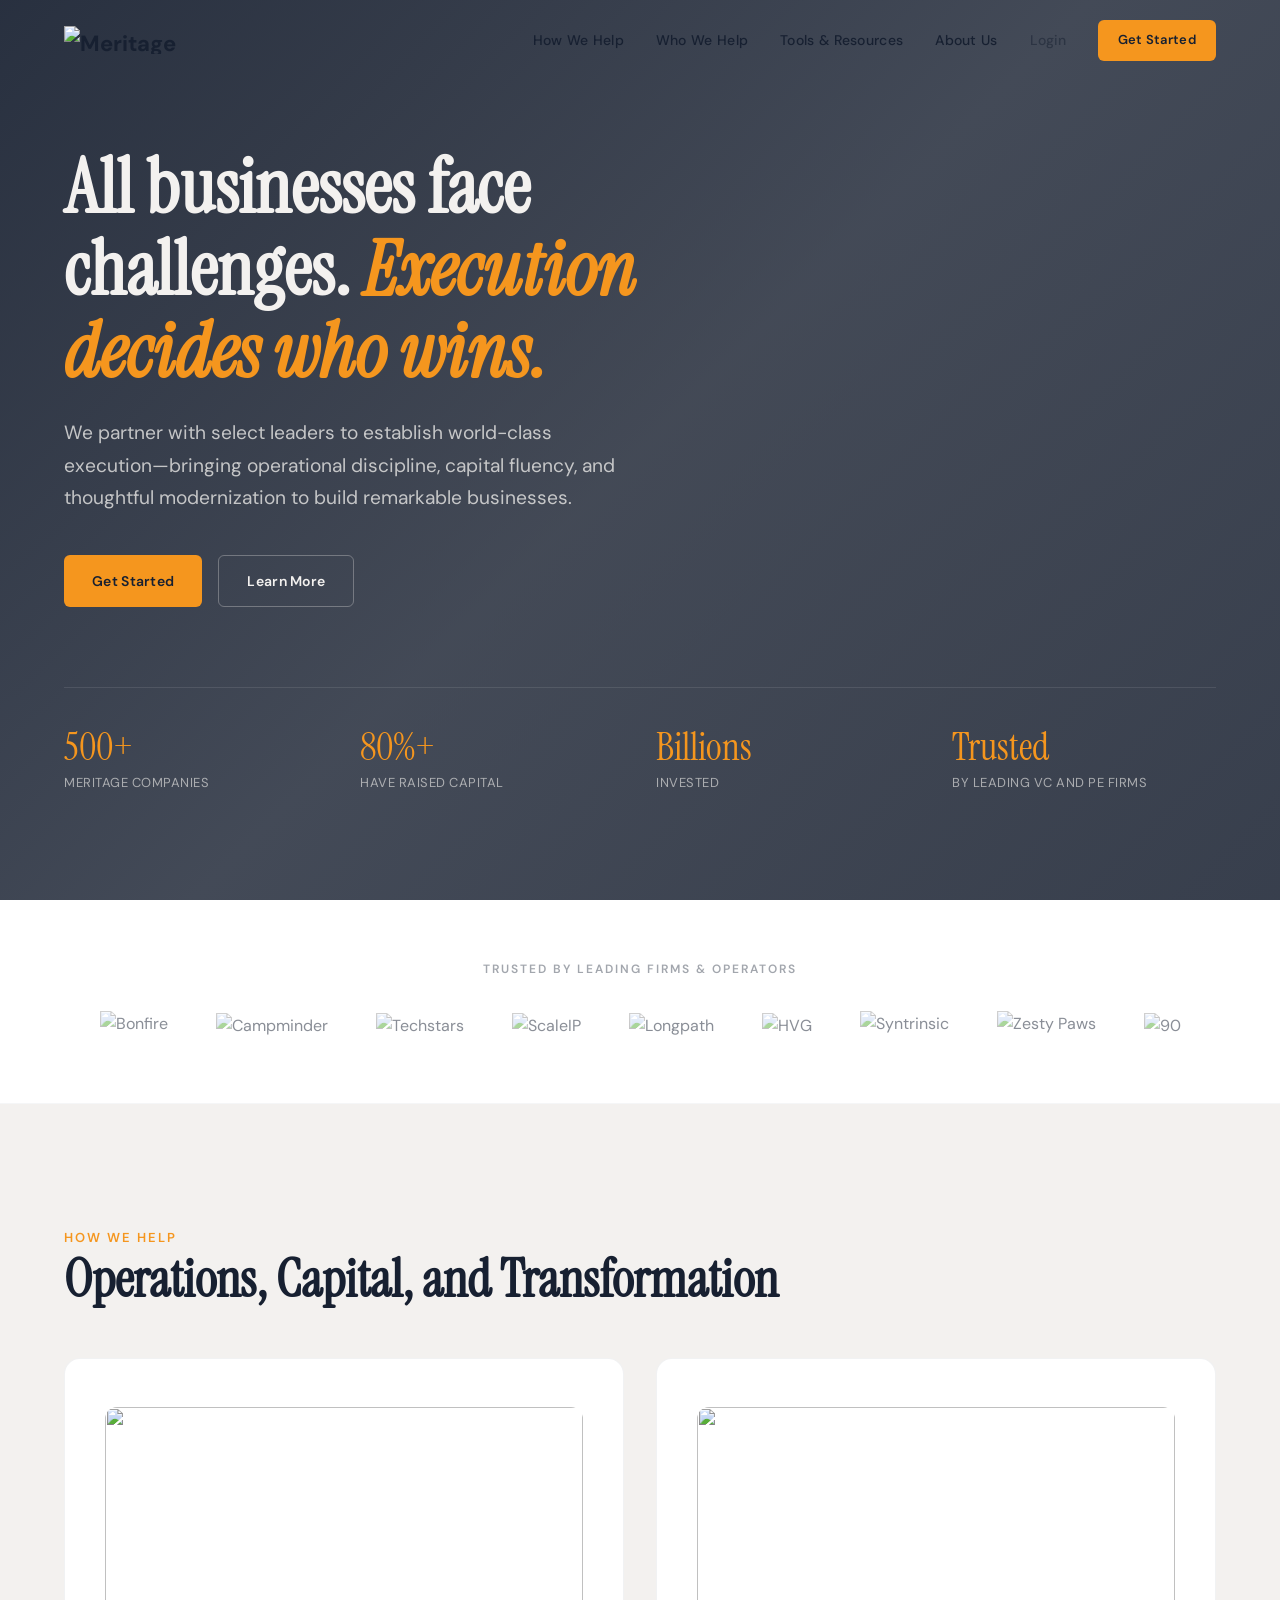
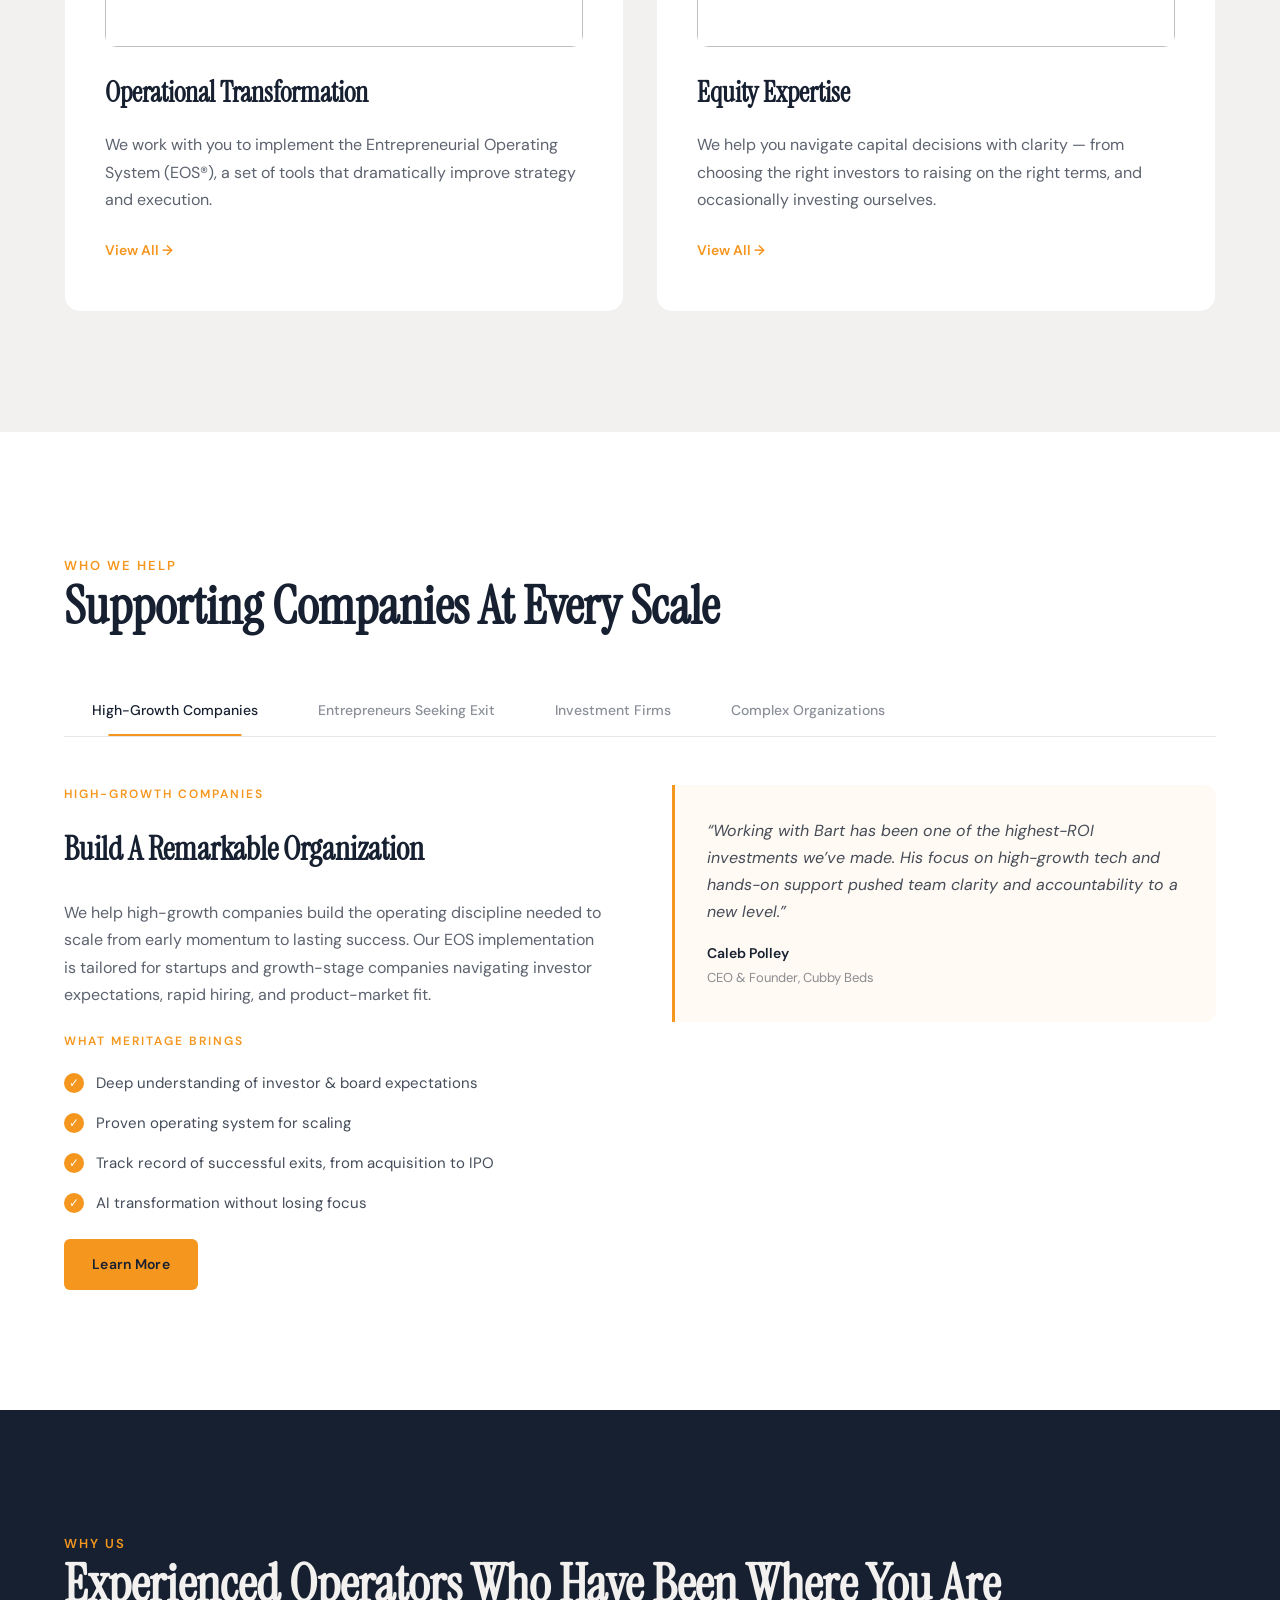
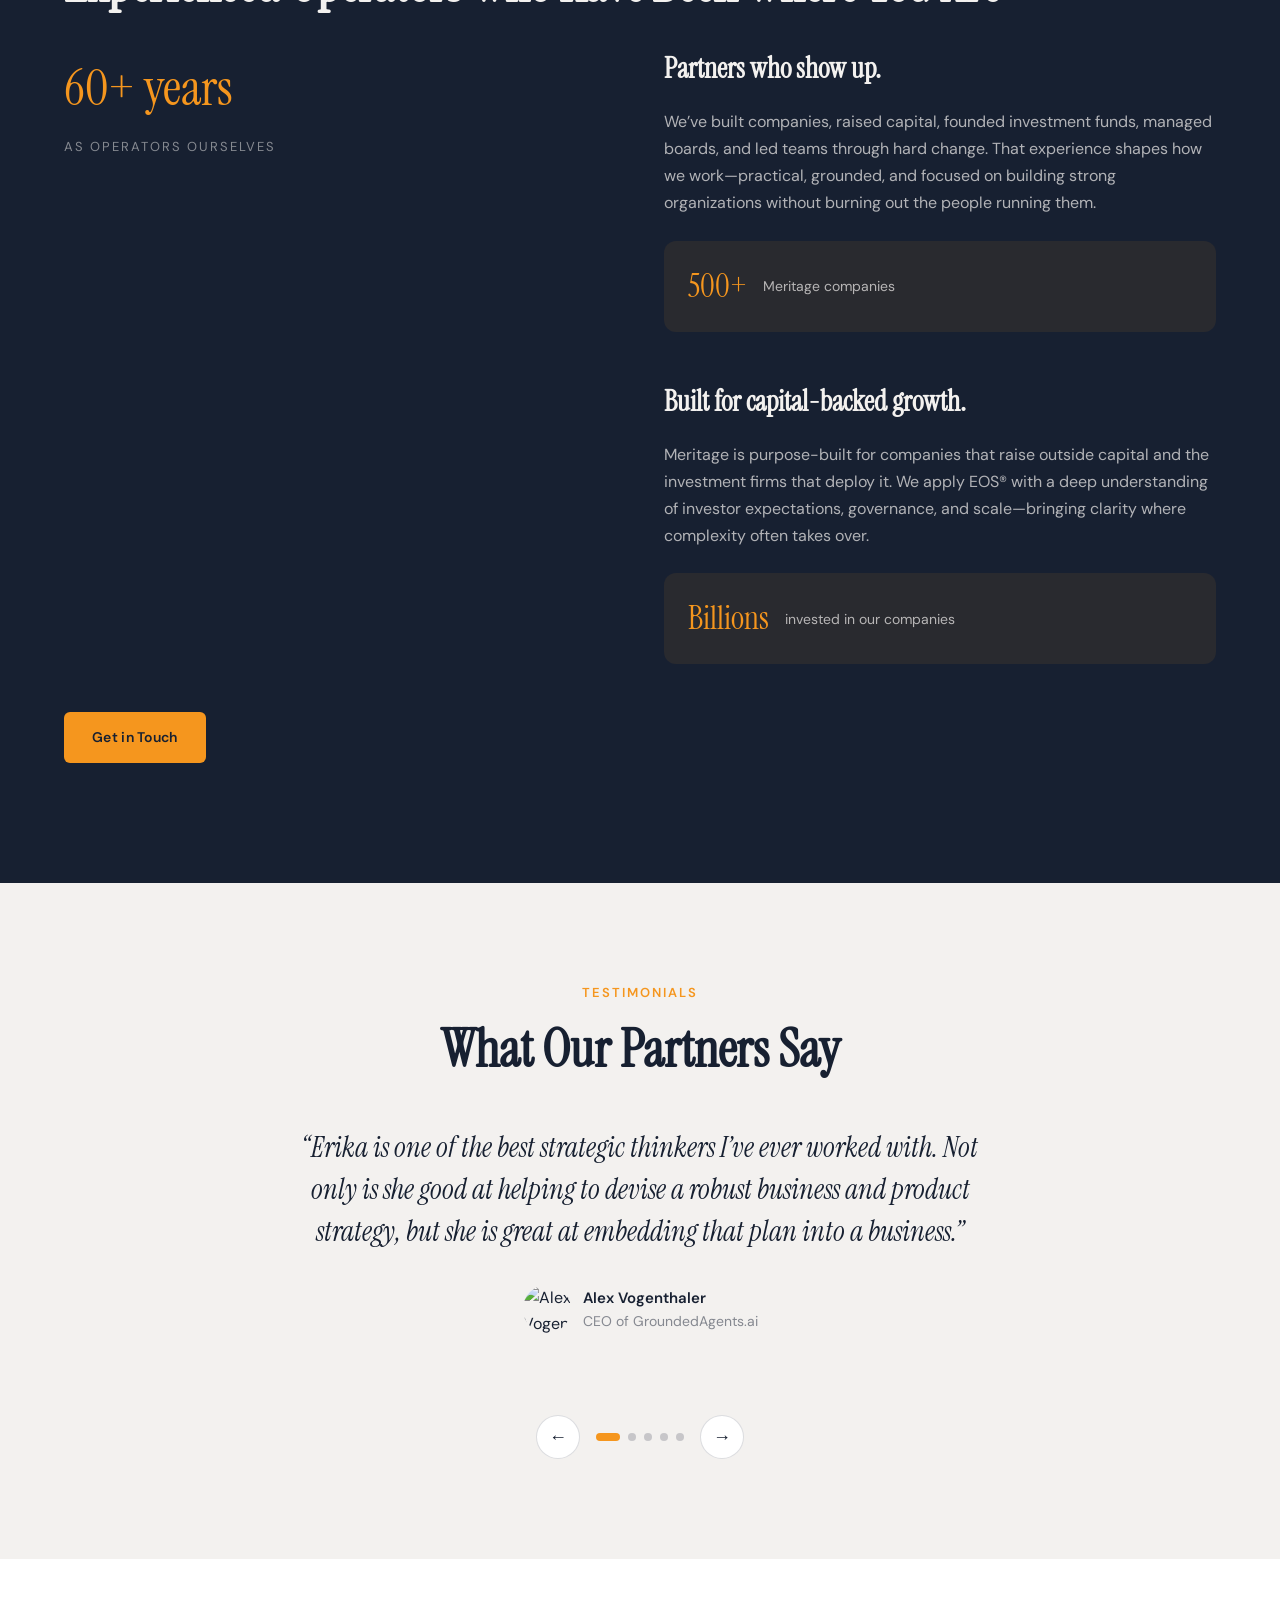
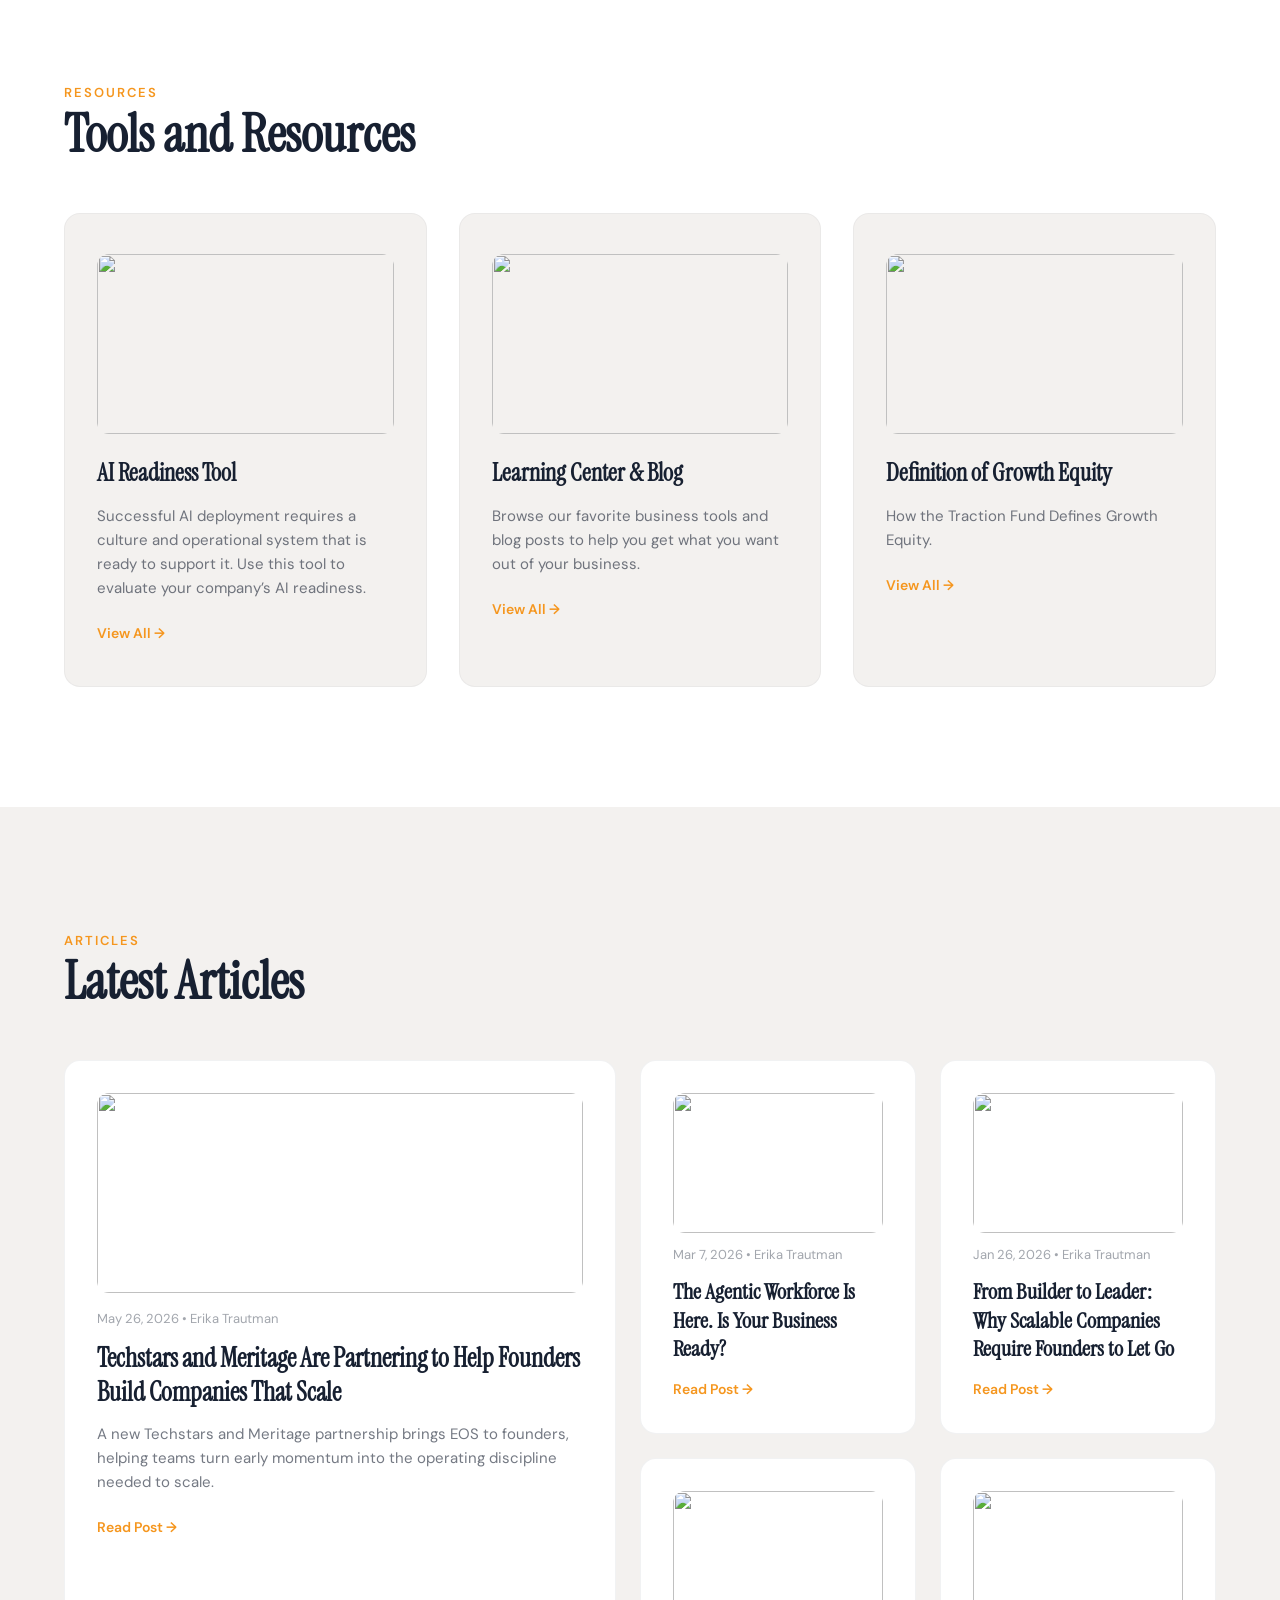
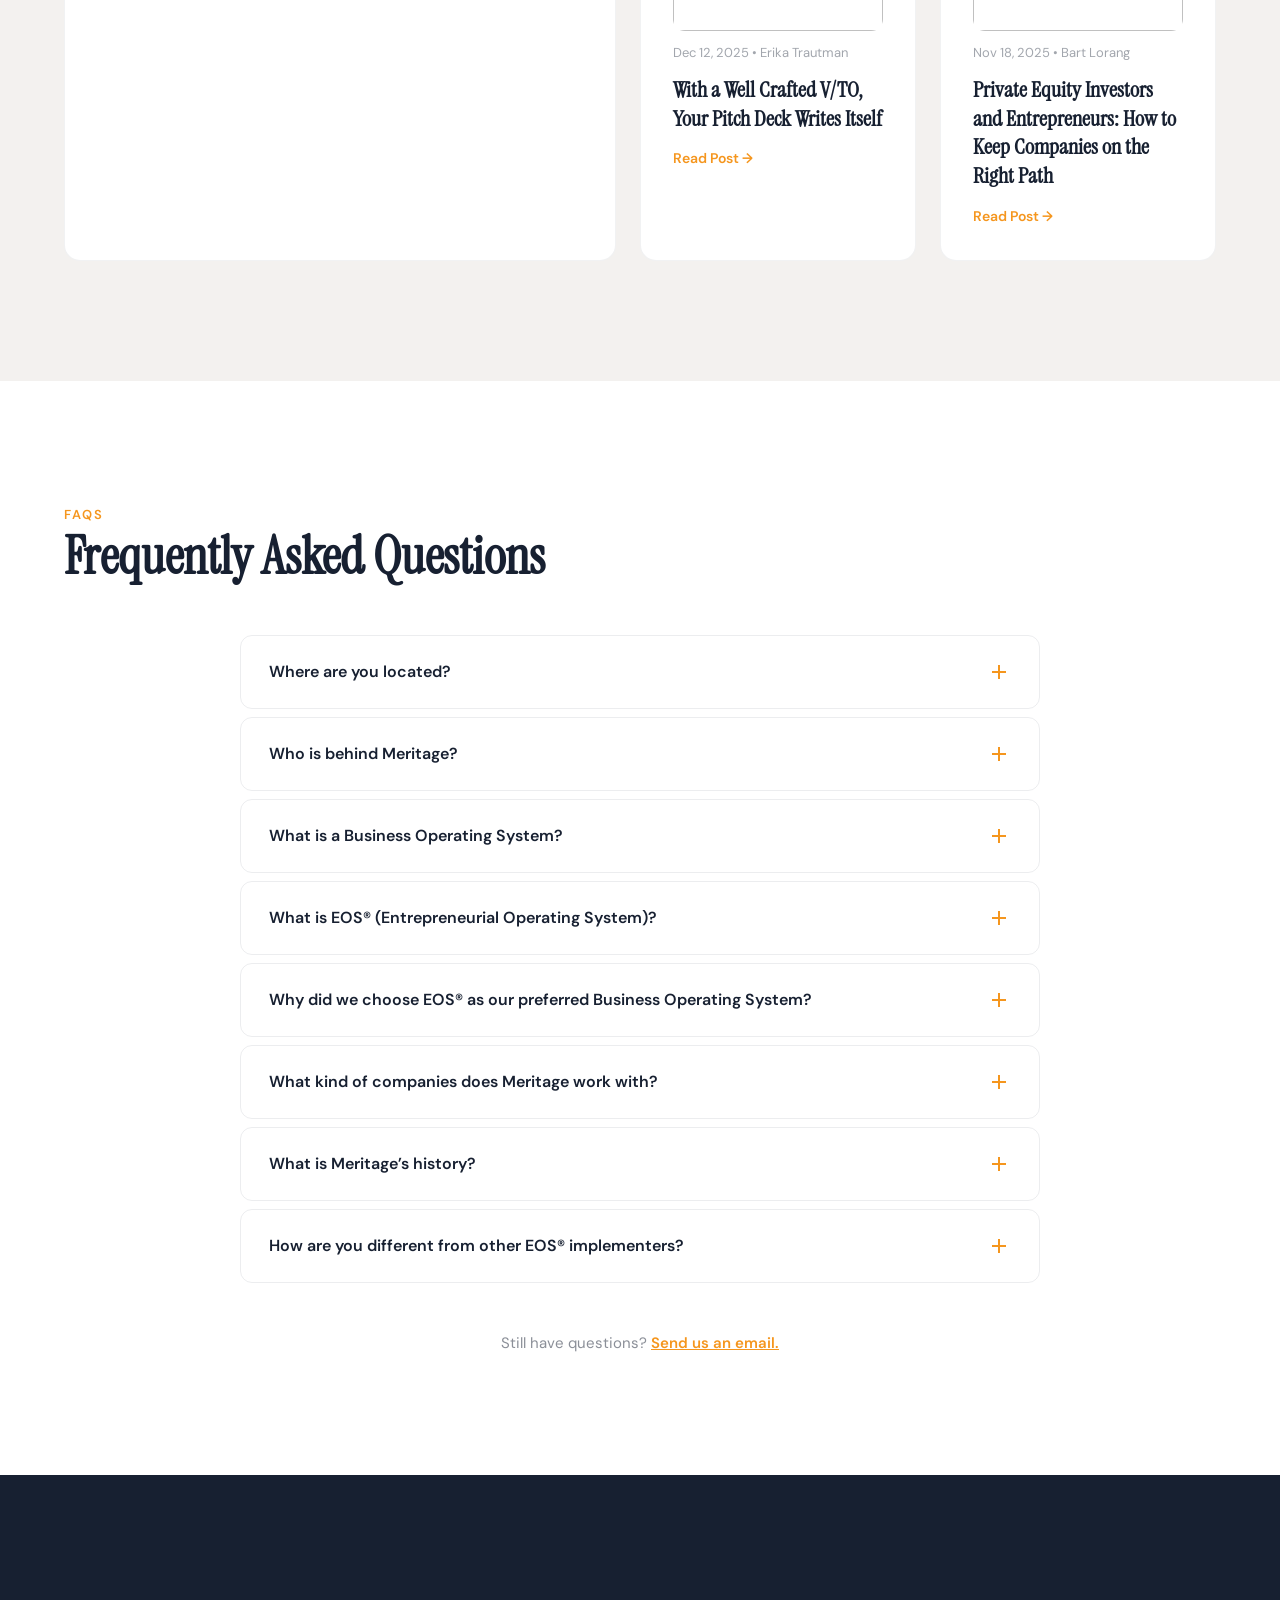
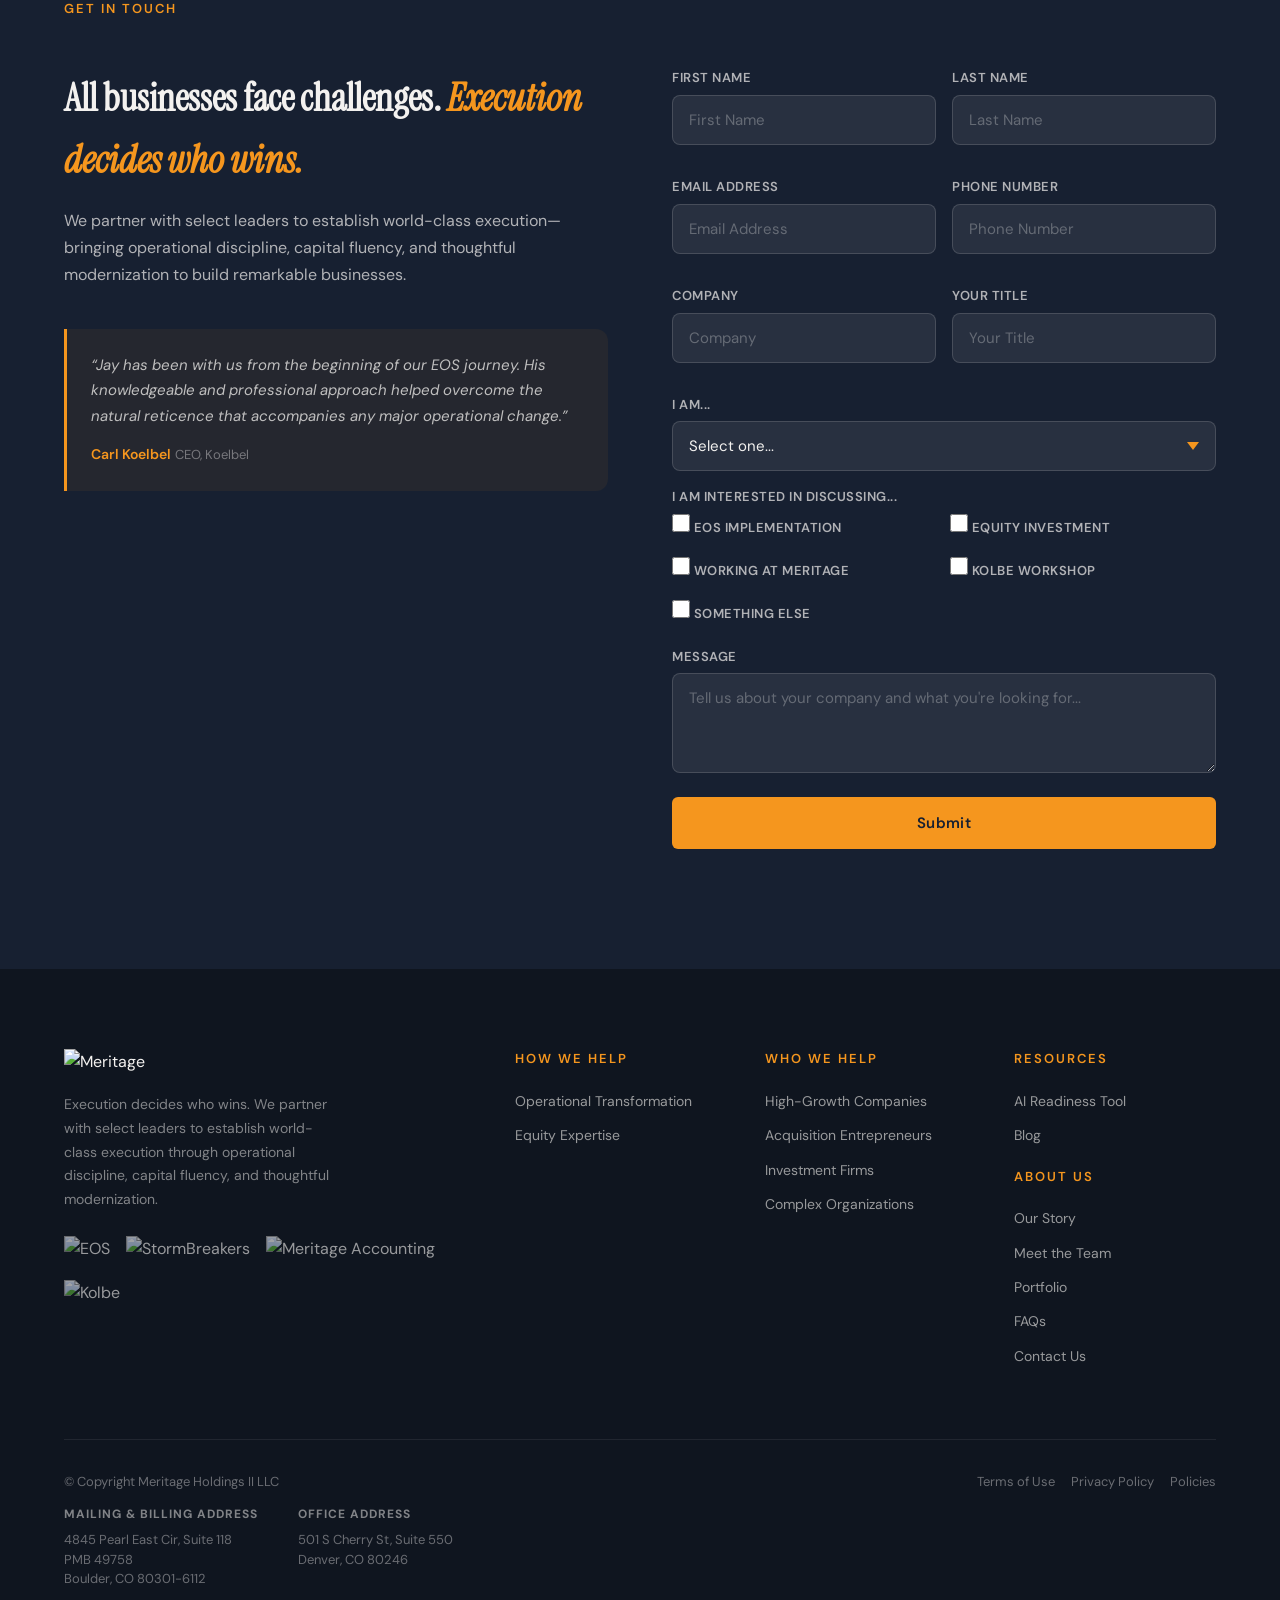
==== commit 5f43a069: "feat: add all meritage.vc images to site Adds 36 images from meritage.vc CDN across all sections: - " ====
--- a/index.html
+++ b/index.html
@@ -15,7 +15,10 @@
   <!-- ========== HEADER ========== -->
   <header class="site-header" id="header">
     <div class="container header-inner">
-      <a href="/" class="logo">Meritage<span>.</span></a>
+      <a href="/" class="logo">
+        <img src="https://cdn.prod.website-files.com/6935d10e87bc5329c8ac2db8/6935e037a247903b7201b0e8_Meritage%20Dark.svg" alt="Meritage" class="logo-dark" style="height:28px;">
+        <img src="https://cdn.prod.website-files.com/6935d10e87bc5329c8ac2db8/6935e037676adbb0831c2eea_Meritage%20White.svg" alt="Meritage" class="logo-light" style="height:28px;display:none;">
+      </a>
       <nav class="main-nav" id="mainNav">
         <a href="#how-we-help" class="nav-link">How We Help</a>
         <a href="#who-we-help" class="nav-link">Who We Help</a>
@@ -43,7 +46,8 @@
   </div>
 
   <!-- ========== HERO ========== -->
-  <section class="hero">
+  <section class="hero" style="background-image:url('https://cdn.prod.website-files.com/6935d10e87bc5329c8ac2db8/693e6f773a0d8f97b1286190_morningflatirons.webp');background-size:cover;background-position:center;position:relative;">
+    <div style="position:absolute;inset:0;background:linear-gradient(135deg, rgba(23,32,49,0.92) 0%, rgba(23,32,49,0.8) 50%, rgba(23,32,49,0.85) 100%);"></div>
     <div class="container">
       <div class="hero-content">
         <h1>All businesses face challenges. <em>Execution decides who wins.</em></h1>
@@ -74,6 +78,24 @@
     </div>
   </section>
 
+  <!-- ========== TRUSTED BY ========== -->
+  <section style="padding:60px 0;background:#fff;border-bottom:1px solid rgba(23,32,49,0.04);">
+    <div class="container">
+      <p style="text-align:center;font-size:12px;font-weight:600;letter-spacing:2px;text-transform:uppercase;color:rgba(23,32,49,0.4);margin-bottom:32px;">Trusted By Leading Firms &amp; Operators</p>
+      <div style="display:flex;flex-wrap:wrap;justify-content:center;align-items:center;gap:40px 48px;">
+        <img src="https://cdn.prod.website-files.com/6935d10e87bc5329c8ac2db8/69372e0f21c18856f793a07e_Bonfire.webp" alt="Bonfire" style="height:32px;opacity:0.5;">
+        <img src="https://cdn.prod.website-files.com/6935d10e87bc5329c8ac2db8/69372e0f8bb26989565e83f0_Campminder.svg" alt="Campminder" style="height:28px;opacity:0.5;">
+        <img src="https://cdn.prod.website-files.com/6935d10e87bc5329c8ac2db8/6a1dc5a850714f27d0bc6ff1_Techstars_Logo_Black.png" alt="Techstars" style="height:28px;opacity:0.5;">
+        <img src="https://cdn.prod.website-files.com/6935d10e87bc5329c8ac2db8/69372e0f5ee767050566d548_ScaleIP.svg" alt="ScaleIP" style="height:28px;opacity:0.5;">
+        <img src="https://cdn.prod.website-files.com/6935d10e87bc5329c8ac2db8/69372e0f5ee767050566d543_Longpath.svg" alt="Longpath" style="height:28px;opacity:0.5;">
+        <img src="https://cdn.prod.website-files.com/6935d10e87bc5329c8ac2db8/69372e0f4a646ee48c832326_HVG.svg" alt="HVG" style="height:28px;opacity:0.5;">
+        <img src="https://cdn.prod.website-files.com/6935d10e87bc5329c8ac2db8/69372e0f958795aaeedd4449_Syntrinsic.webp" alt="Syntrinsic" style="height:32px;opacity:0.5;">
+        <img src="https://cdn.prod.website-files.com/6935d10e87bc5329c8ac2db8/69372e0fbe22c238c42b6c5b_Zesty%20Paws.webp" alt="Zesty Paws" style="height:32px;opacity:0.5;">
+        <img src="https://cdn.prod.website-files.com/6935d10e87bc5329c8ac2db8/69372e0f1263f08a1b80c02f_90.svg" alt="90" style="height:28px;opacity:0.5;">
+      </div>
+    </div>
+  </section>
+
   <!-- ========== HOW WE HELP ========== -->
   <section class="how-we-help" id="how-we-help">
     <div class="container">
@@ -81,13 +103,13 @@
       <h2 class="section-title">Operations, Capital, and Transformation</h2>
       <div class="services-grid">
         <div class="service-card fade-in">
-          <div class="service-icon">&#9881;</div>
+          <img src="https://cdn.prod.website-files.com/6935d10e87bc5329c8ac2db8/693e6f7785fe6122f040a25a_bouldermoss.webp" alt="" style="width:100%;height:240px;object-fit:cover;border-radius:12px;margin-bottom:24px;">
           <h3>Operational Transformation</h3>
           <p>We work with you to implement the Entrepreneurial Operating System (EOS&reg;), a set of tools that dramatically improve strategy and execution.</p>
           <a href="#" class="service-link">View All &rarr;</a>
         </div>
         <div class="service-card fade-in">
-          <div class="service-icon">&#9650;</div>
+          <img src="https://cdn.prod.website-files.com/6935d10e87bc5329c8ac2db8/693e6f771fd9354dfb4c4219_teamhike.webp" alt="" style="width:100%;height:240px;object-fit:cover;border-radius:12px;margin-bottom:24px;">
           <h3>Equity Expertise</h3>
           <p>We help you navigate capital decisions with clarity — from choosing the right investors to raising on the right terms, and occasionally investing ourselves.</p>
           <a href="#" class="service-link">View All &rarr;</a>
@@ -249,36 +271,61 @@
           <div class="carousel-slide">
             <div class="testimonial-card">
               <blockquote>&ldquo;Erika is one of the best strategic thinkers I&rsquo;ve ever worked with. Not only is she good at helping to devise a robust business and product strategy, but she is great at embedding that plan into a business.&rdquo;</blockquote>
-              <div class="attribution">Alex Vogenthaler</div>
-              <div class="attribution-title">CEO of GroundedAgents.ai</div>
+              <div style="display:flex;align-items:center;justify-content:center;gap:12px;margin-top:20px;">
+                <img src="https://cdn.prod.website-files.com/6935d10e87bc5329c8ac2db8/69371b8e31f18bbcf91d53e9__XjMd_Xz_400x400.jpg" alt="Alex Vogenthaler" style="width:48px;height:48px;border-radius:50%;object-fit:cover;">
+                <div style="text-align:left;">
+                  <div class="attribution">Alex Vogenthaler</div>
+                  <div class="attribution-title">CEO of GroundedAgents.ai</div>
+                </div>
+              </div>
             </div>
           </div>
           <div class="carousel-slide">
             <div class="testimonial-card">
               <blockquote>&ldquo;Jack is much more than a great EOS implementer. He is a strategic partner and advisor for Oakwood, and challenges us to live up to our potential.&rdquo;</blockquote>
-              <div class="attribution">Ryan Smith</div>
-              <div class="attribution-title">President, Oakwood Homes</div>
+              <div style="display:flex;align-items:center;justify-content:center;gap:12px;margin-top:20px;">
+                <img src="https://cdn.prod.website-files.com/6935d10e87bc5329c8ac2db8/696d5a90ebcdea8014a734ee_Ryan%20Smith.jpeg" alt="Ryan Smith" style="width:48px;height:48px;border-radius:50%;object-fit:cover;">
+                <div style="text-align:left;">
+                  <div class="attribution">Ryan Smith</div>
+                  <div class="attribution-title">President, Oakwood Homes</div>
+                </div>
+              </div>
             </div>
           </div>
           <div class="carousel-slide">
             <div class="testimonial-card">
               <blockquote>&ldquo;Implementing EOS with Bart has brought clarity to Origin&rsquo;s vision and strengthened the culture we&rsquo;re building. Bart&rsquo;s real-world investor-operator experience makes Meritage an invaluable partner.&rdquo;</blockquote>
-              <div class="attribution">Mary Kay Gondrezick</div>
-              <div class="attribution-title">CEO, Origin CPA Group</div>
+              <div style="display:flex;align-items:center;justify-content:center;gap:12px;margin-top:20px;">
+                <img src="https://cdn.prod.website-files.com/6935d10e87bc5329c8ac2db8/696d5bfe9a6a58bbffd82f2b_Mary%20Kay%20Gondrezick.jpeg" alt="Mary Kay Gondrezick" style="width:48px;height:48px;border-radius:50%;object-fit:cover;">
+                <div style="text-align:left;">
+                  <div class="attribution">Mary Kay Gondrezick</div>
+                  <div class="attribution-title">CEO, Origin CPA Group</div>
+                </div>
+              </div>
             </div>
           </div>
           <div class="carousel-slide">
             <div class="testimonial-card">
               <blockquote>&ldquo;Jay tailored EOS to our PE/VC reality&mdash;cutting noise, sharpening value creation, and lifting firmwide adoption. One year in, we&rsquo;re driving disciplined, collaborative results across the portfolio.&rdquo;</blockquote>
-              <div class="attribution">Ryan Heckman</div>
-              <div class="attribution-title">Co-founder and Managing Partner, Rallyday Partners</div>
+              <div style="display:flex;align-items:center;justify-content:center;gap:12px;margin-top:20px;">
+                <img src="https://cdn.prod.website-files.com/6935d10e87bc5329c8ac2db8/6975ad0e98f6544136e9324d_1693418193727.jpeg" alt="Ryan Heckman" style="width:48px;height:48px;border-radius:50%;object-fit:cover;">
+                <div style="text-align:left;">
+                  <div class="attribution">Ryan Heckman</div>
+                  <div class="attribution-title">Co-founder and Managing Partner, Rallyday Partners</div>
+                </div>
+              </div>
             </div>
           </div>
           <div class="carousel-slide">
             <div class="testimonial-card">
               <blockquote>&ldquo;I can&rsquo;t recommend Alex Hodgkin highly enough for any ETA operator looking to start the EOS journey.&rdquo;</blockquote>
-              <div class="attribution">Andrew Hitchings</div>
-              <div class="attribution-title">Owner, Colorado Homes Services</div>
+              <div style="display:flex;align-items:center;justify-content:center;gap:12px;margin-top:20px;">
+                <img src="https://cdn.prod.website-files.com/6935d10e87bc5329c8ac2db8/696e82790faf949bdca288bb_Andrew%20Hitchings%20Better.jpeg" alt="Andrew Hitchings" style="width:48px;height:48px;border-radius:50%;object-fit:cover;">
+                <div style="text-align:left;">
+                  <div class="attribution">Andrew Hitchings</div>
+                  <div class="attribution-title">Owner, Colorado Homes Services</div>
+                </div>
+              </div>
             </div>
           </div>
         </div>
@@ -304,19 +351,19 @@
       <h2 class="section-title">Tools and Resources</h2>
       <div class="resources-grid">
         <div class="resource-card fade-in">
-          <span class="resource-icon">&#9881;</span>
+          <img src="https://cdn.prod.website-files.com/6935d10e87bc5329c8ac2db8/693e6f775c38ee76efdff803_treemeadow.webp" alt="" style="width:100%;height:180px;object-fit:cover;border-radius:12px;margin-bottom:20px;">
           <h3>AI Readiness Tool</h3>
           <p>Successful AI deployment requires a culture and operational system that is ready to support it. Use this tool to evaluate your company&rsquo;s AI readiness.</p>
           <a href="#" class="service-link">View All &rarr;</a>
         </div>
         <div class="resource-card fade-in">
-          <span class="resource-icon">&#9997;</span>
+          <img src="https://cdn.prod.website-files.com/6935d10e87bc5329c8ac2db8/697597da7a4fc9e79c742cd0_sproutforest.webp" alt="" style="width:100%;height:180px;object-fit:cover;border-radius:12px;margin-bottom:20px;">
           <h3>Learning Center &amp; Blog</h3>
           <p>Browse our favorite business tools and blog posts to help you get what you want out of your business.</p>
           <a href="#" class="service-link">View All &rarr;</a>
         </div>
         <div class="resource-card fade-in">
-          <span class="resource-icon">&#9650;</span>
+          <img src="https://cdn.prod.website-files.com/6935d10e87bc5329c8ac2db8/697597dab3d7dbb470bb31f5_stackrocks.webp" alt="" style="width:100%;height:180px;object-fit:cover;border-radius:12px;margin-bottom:20px;">
           <h3>Definition of Growth Equity</h3>
           <p>How the Traction Fund Defines Growth Equity.</p>
           <a href="#" class="service-link">View All &rarr;</a>
@@ -332,27 +379,32 @@
       <h2 class="section-title">Latest Articles</h2>
       <div class="articles-grid">
         <div class="article-card featured fade-in">
+          <img src="https://cdn.prod.website-files.com/6936079300cf5d3e0aa9e9ed/6a14c8f0945e8749b404d898_Climbers%20on%20a%20trail.png" alt="" style="width:100%;height:200px;object-fit:cover;border-radius:12px;margin-bottom:16px;">
           <div class="article-meta">May 26, 2026 &bull; Erika Trautman</div>
           <h3>Techstars and Meritage Are Partnering to Help Founders Build Companies That Scale</h3>
           <p>A new Techstars and Meritage partnership brings EOS to founders, helping teams turn early momentum into the operating discipline needed to scale.</p>
           <a href="#" class="article-link">Read Post &rarr;</a>
         </div>
         <div class="article-card fade-in">
+          <img src="https://cdn.prod.website-files.com/6936079300cf5d3e0aa9e9ed/69aee4a6dc046821df79c613_Laptop%20and%20mountains.jpg" alt="" style="width:100%;height:140px;object-fit:cover;border-radius:12px;margin-bottom:12px;">
           <div class="article-meta">Mar 7, 2026 &bull; Erika Trautman</div>
           <h3>The Agentic Workforce Is Here. Is Your Business Ready?</h3>
           <a href="#" class="article-link">Read Post &rarr;</a>
         </div>
         <div class="article-card fade-in">
+          <img src="https://cdn.prod.website-files.com/6936079300cf5d3e0aa9e9ed/69759901afd5a9c2c4379020_sproutforest.webp" alt="" style="width:100%;height:140px;object-fit:cover;border-radius:12px;margin-bottom:12px;">
           <div class="article-meta">Jan 26, 2026 &bull; Erika Trautman</div>
           <h3>From Builder to Leader: Why Scalable Companies Require Founders to Let Go</h3>
           <a href="#" class="article-link">Read Post &rarr;</a>
         </div>
         <div class="article-card fade-in">
+          <img src="https://cdn.prod.website-files.com/6936079300cf5d3e0aa9e9ed/697598e15b822a91394c800b_books.webp" alt="" style="width:100%;height:140px;object-fit:cover;border-radius:12px;margin-bottom:12px;">
           <div class="article-meta">Dec 12, 2025 &bull; Erika Trautman</div>
           <h3>With a Well Crafted V/TO, Your Pitch Deck Writes Itself</h3>
           <a href="#" class="article-link">Read Post &rarr;</a>
         </div>
         <div class="article-card fade-in">
+          <img src="https://cdn.prod.website-files.com/6936079300cf5d3e0aa9e9ed/6975992ae63f0fe265bb05d4_pathwoods.webp" alt="" style="width:100%;height:140px;object-fit:cover;border-radius:12px;margin-bottom:12px;">
           <div class="article-meta">Nov 18, 2025 &bull; Bart Lorang</div>
           <h3>Private Equity Investors and Entrepreneurs: How to Keep Companies on the Right Path</h3>
           <a href="#" class="article-link">Read Post &rarr;</a>
@@ -538,8 +590,14 @@
     <div class="container">
       <div class="footer-grid">
         <div class="footer-brand">
-          <div class="logo">Meritage<span>.</span></div>
+          <img src="https://cdn.prod.website-files.com/6935d10e87bc5329c8ac2db8/6935e037676adbb0831c2eea_Meritage%20White.svg" alt="Meritage" style="height:28px;margin-bottom:16px;">
           <p>Execution decides who wins. We partner with select leaders to establish world-class execution through operational discipline, capital fluency, and thoughtful modernization.</p>
+          <div style="display:flex;gap:16px;margin-top:24px;flex-wrap:wrap;">
+            <img src="https://cdn.prod.website-files.com/6935d10e87bc5329c8ac2db8/69374b62523822343c64ea33_EOS.webp" alt="EOS" style="height:28px;opacity:0.6;">
+            <img src="https://cdn.prod.website-files.com/6935d10e87bc5329c8ac2db8/69374b6296cdc3d3a98fdc83_StormBreakers.svg" alt="StormBreakers" style="height:28px;opacity:0.6;">
+            <img src="https://cdn.prod.website-files.com/6935d10e87bc5329c8ac2db8/69374b62aeb0bc318a0fbc08_Meritage%20Accounting.svg" alt="Meritage Accounting" style="height:28px;opacity:0.6;">
+            <img src="https://cdn.prod.website-files.com/6935d10e87bc5329c8ac2db8/69374b62a6f514dd7d210950_Kolbe.svg" alt="Kolbe" style="height:28px;opacity:0.6;">
+          </div>
         </div>
         <div class="footer-col">
           <h4>How We Help</h4>
--- a/styles.css
+++ b/styles.css
@@ -100,6 +100,9 @@
   text-decoration: none;
 }
 .logo span { color: #F5961E; }
+.logo img { transition: opacity 0.3s ease; }
+.scrolled .logo-light { display: none !important; }
+.scrolled .logo-dark { display: block !important; }
 
 /* Nav */
 .main-nav { display: flex; align-items: center; gap: 32px; }
@@ -823,6 +826,7 @@
   line-height: 1.7;
   max-width: 280px;
 }
+.footer-brand img { display: block; }
 .footer-col h4 {
   font-size: 13px;
   font-weight: 600;
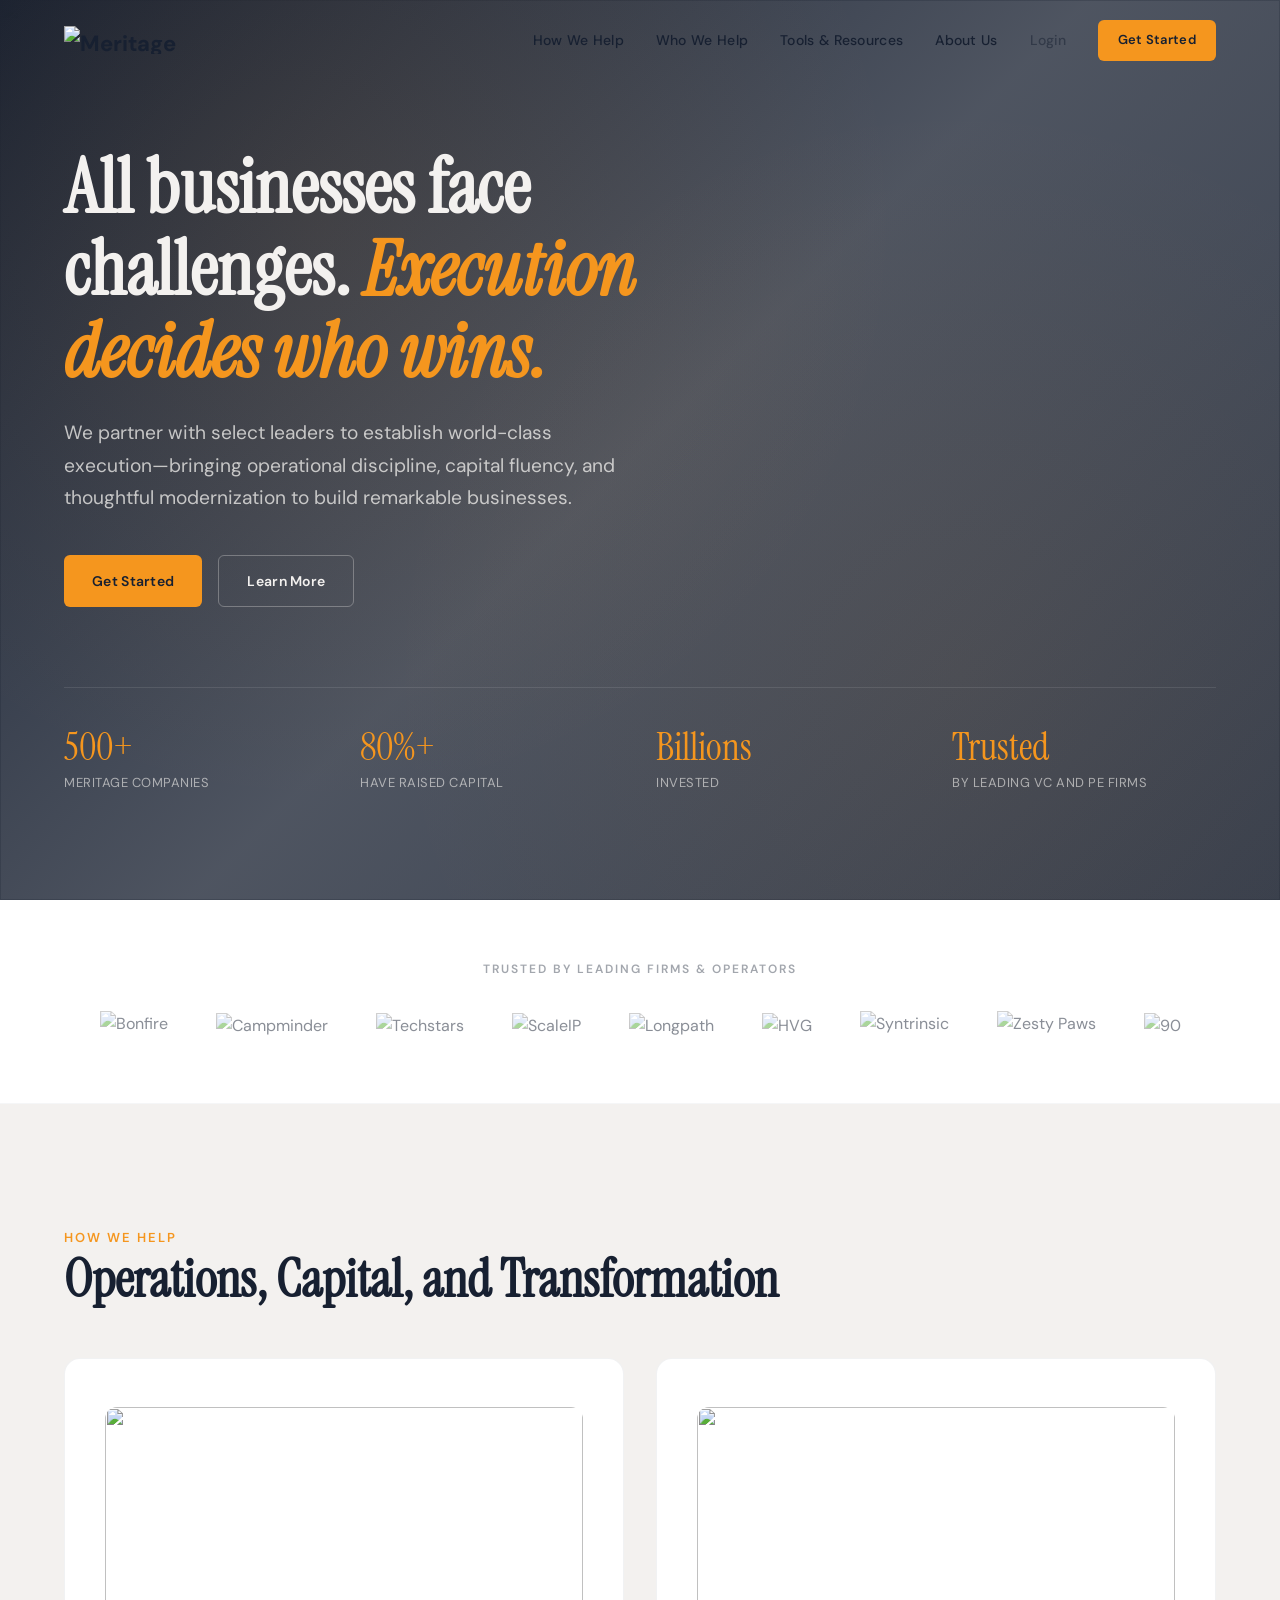
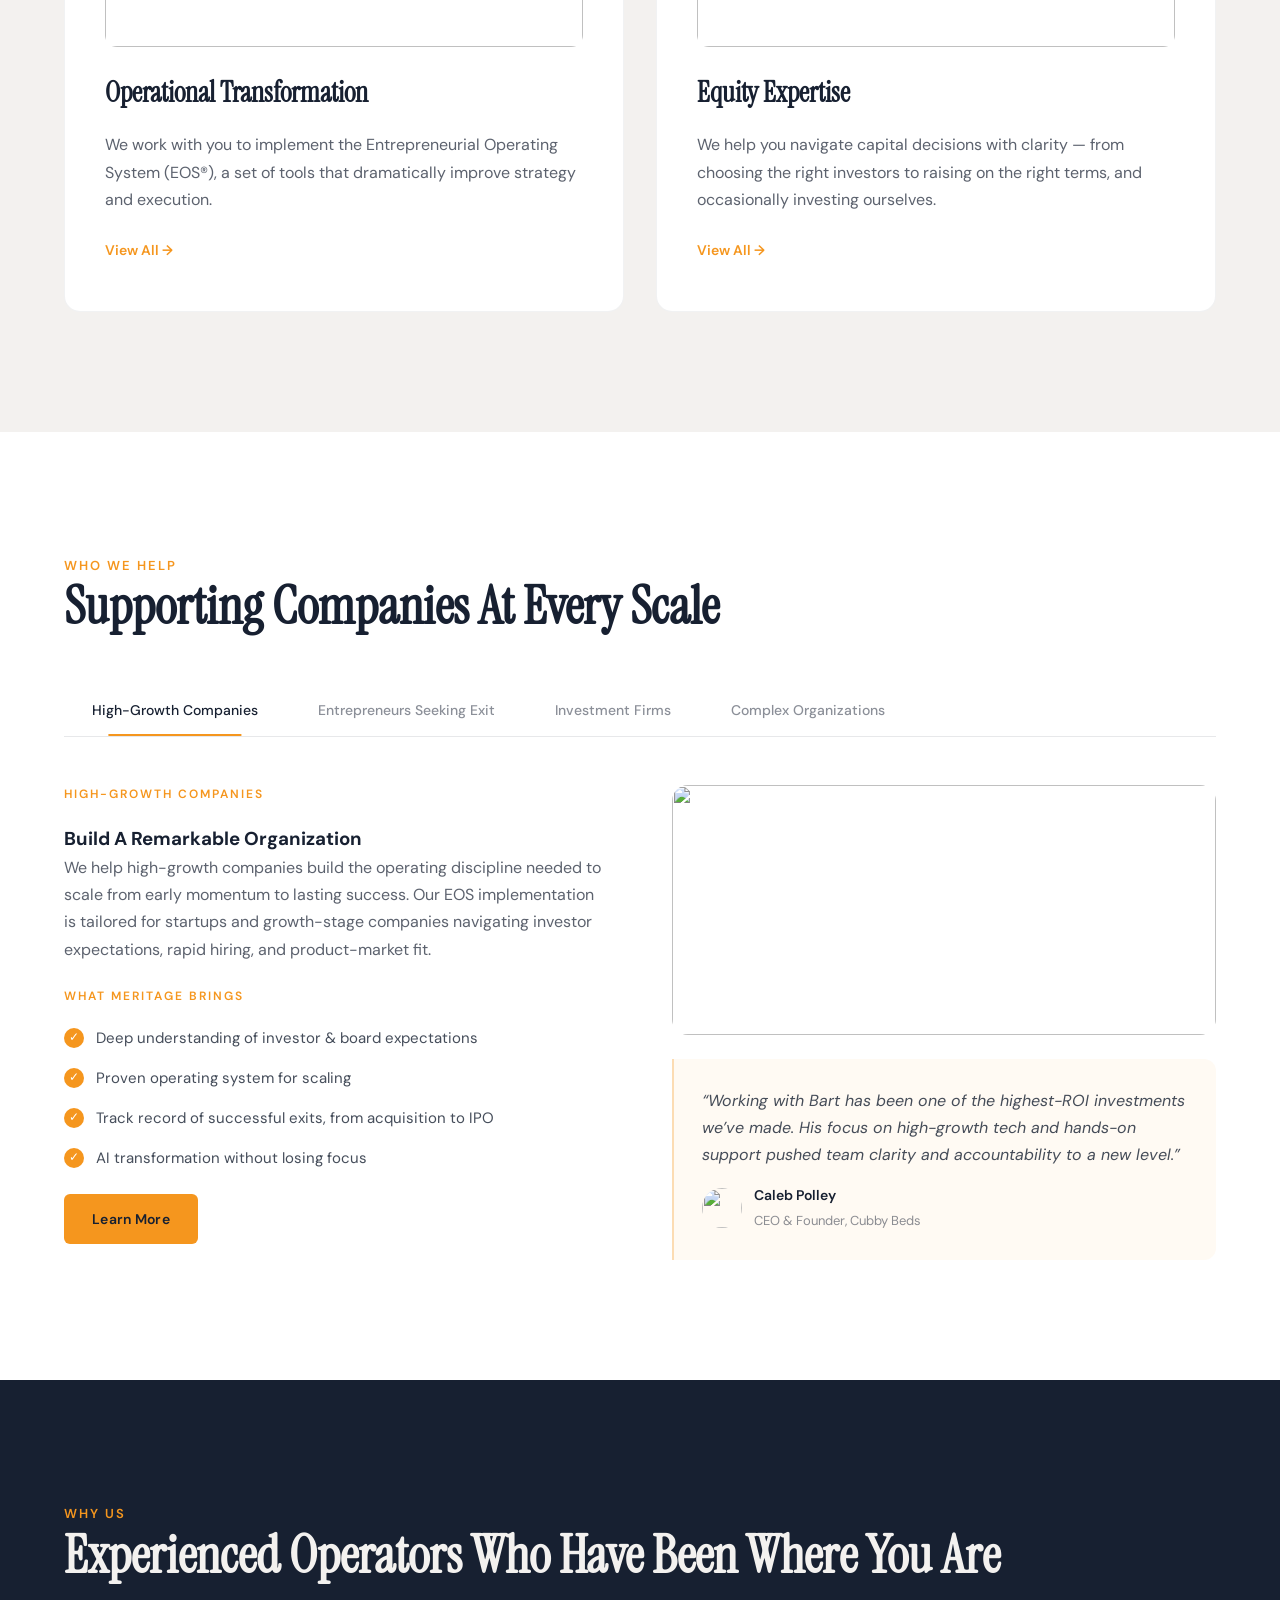
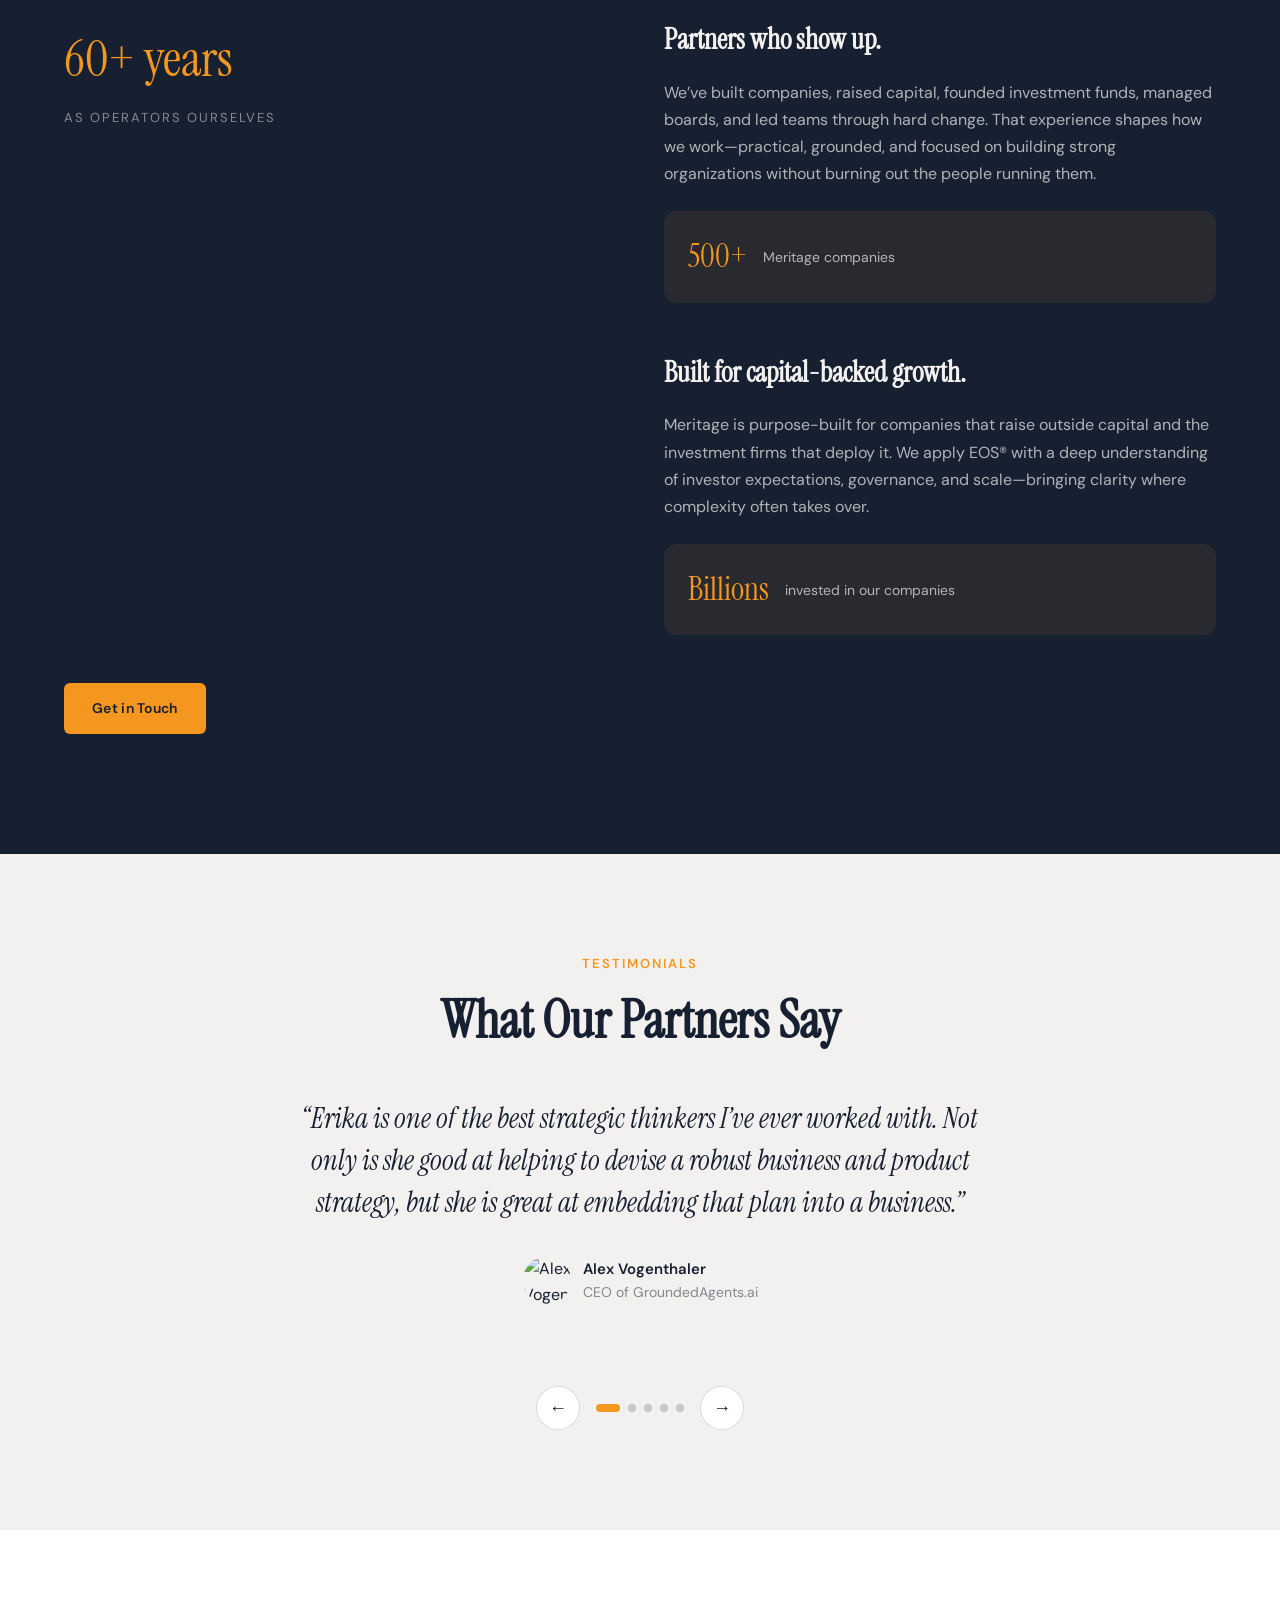
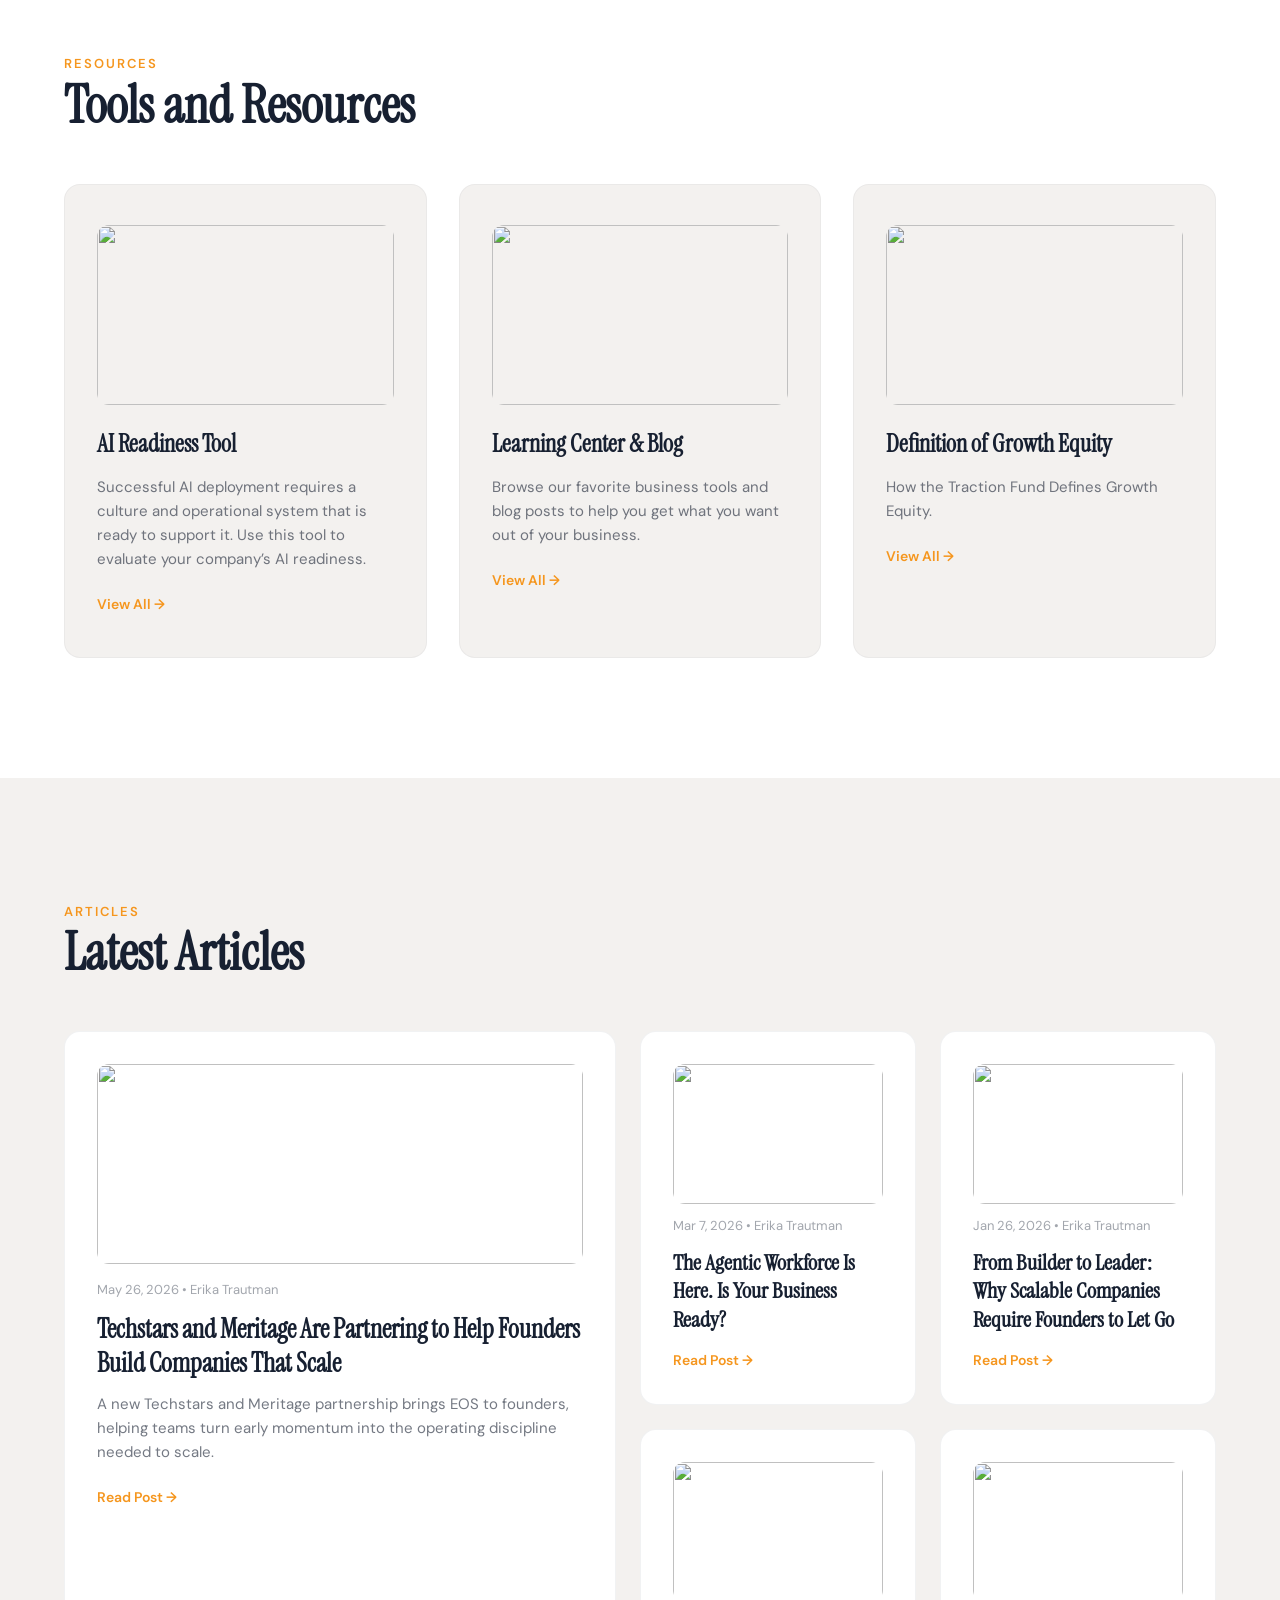
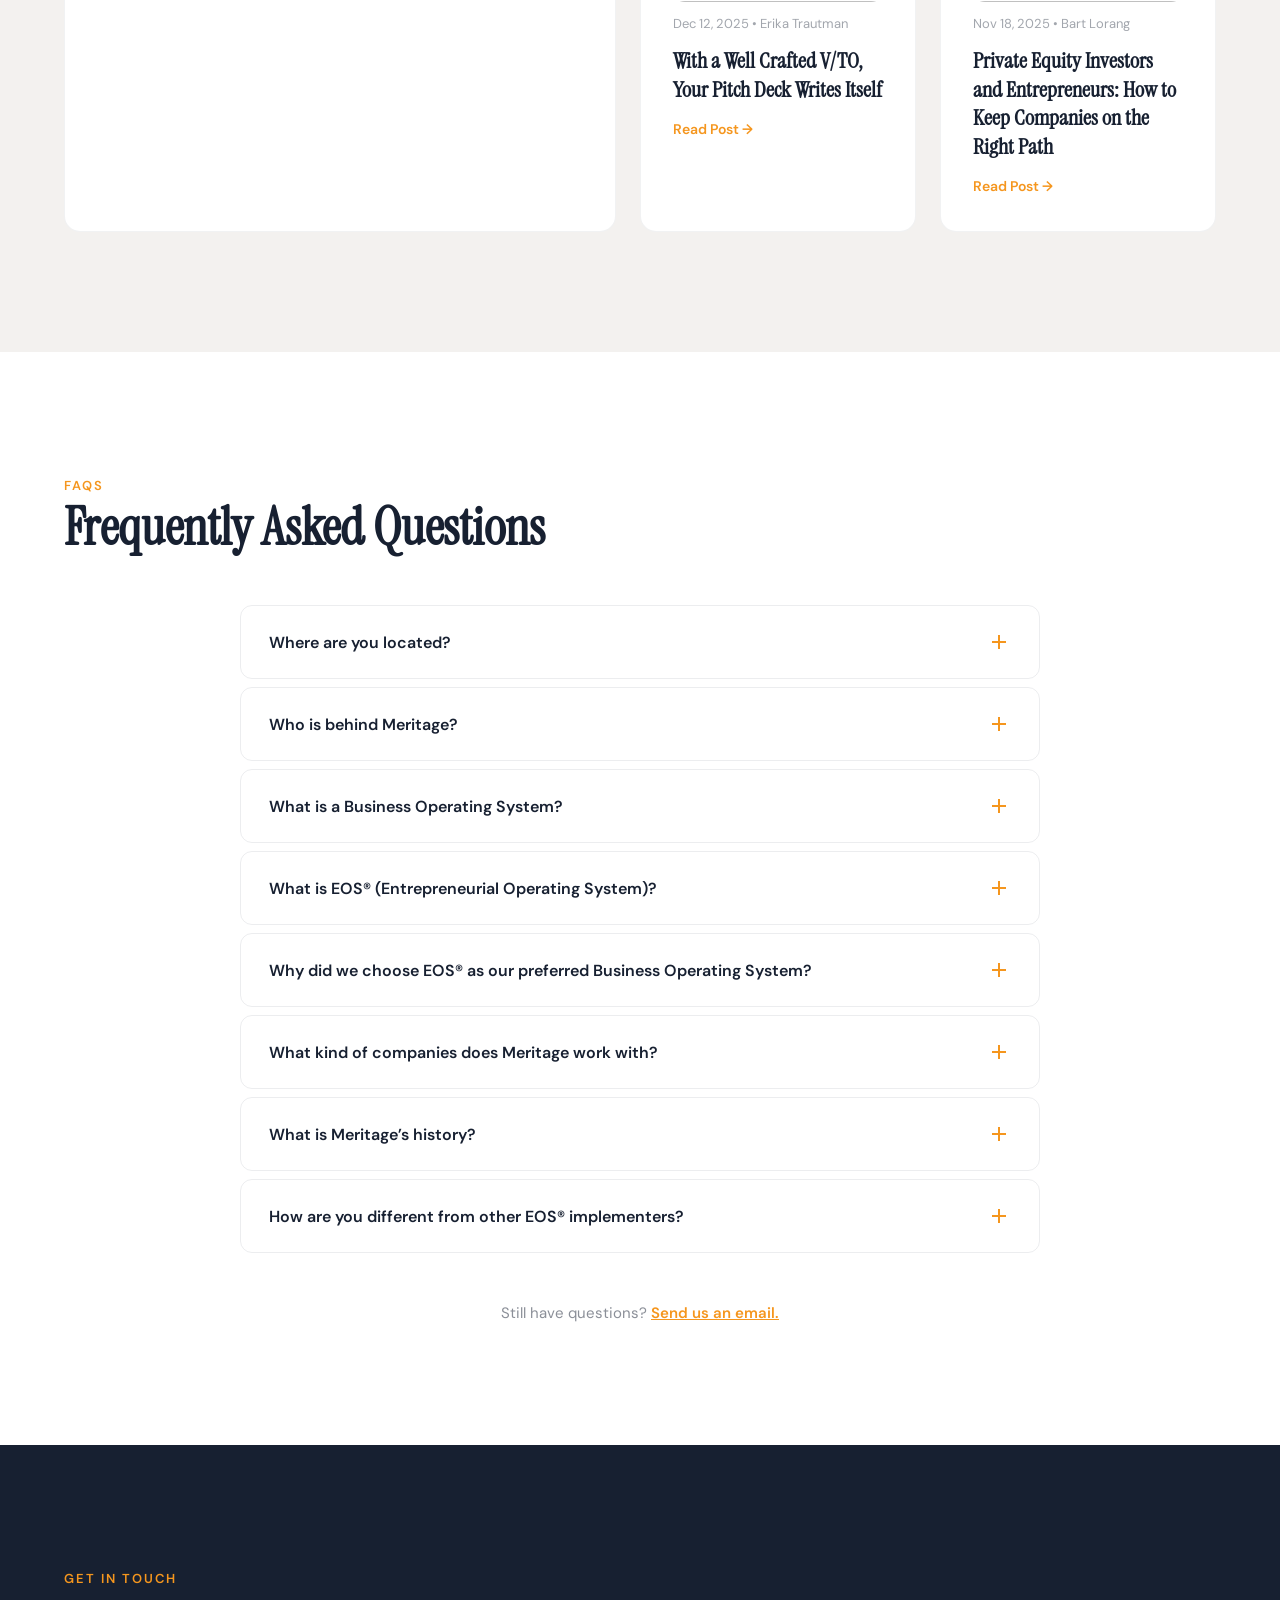
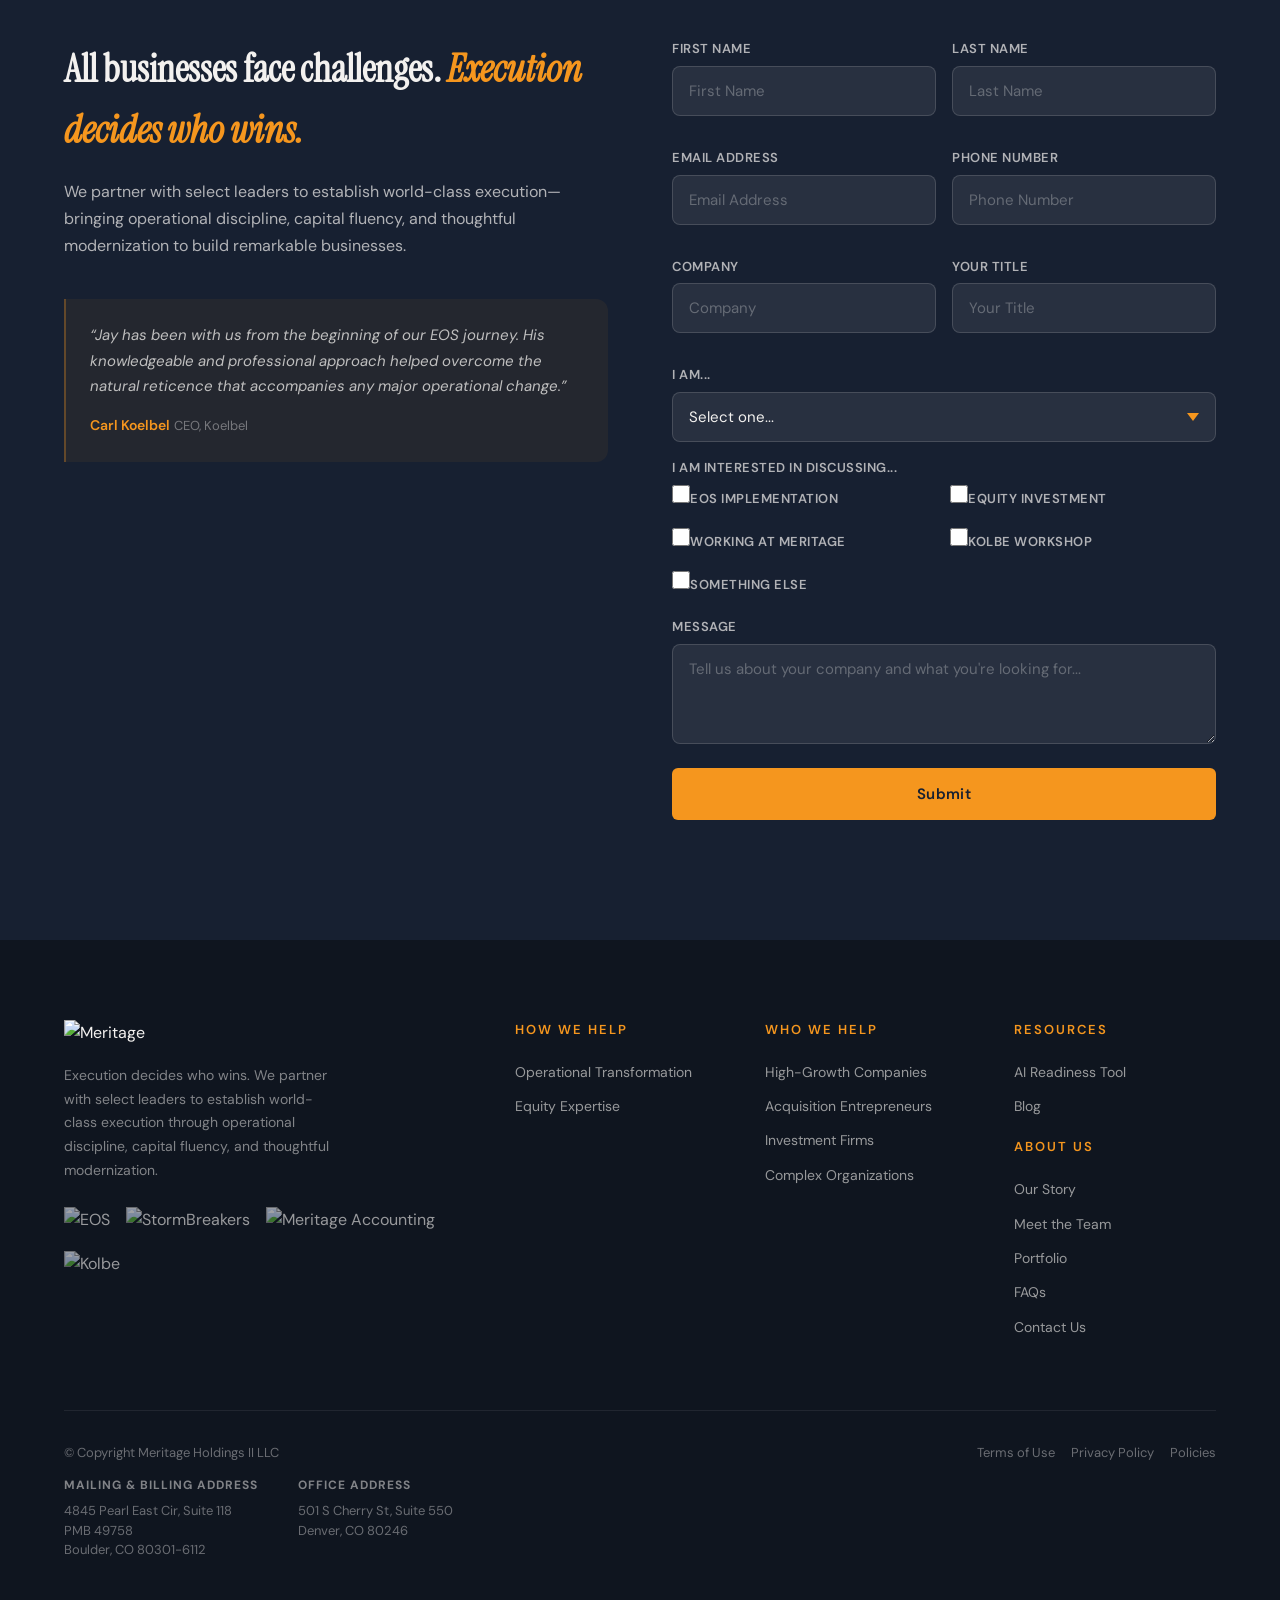
==== commit 72466a58: "fix: address Impeccable detector findings 44-rule design detector caught: - Side-tab accent borders " ====
--- a/index.html
+++ b/index.html
@@ -46,8 +46,10 @@
   </div>
 
   <!-- ========== HERO ========== -->
-  <section class="hero" style="background-image:url('https://cdn.prod.website-files.com/6935d10e87bc5329c8ac2db8/693e6f773a0d8f97b1286190_morningflatirons.webp');background-size:cover;background-position:center;position:relative;">
-    <div style="position:absolute;inset:0;background:linear-gradient(135deg, rgba(23,32,49,0.92) 0%, rgba(23,32,49,0.8) 50%, rgba(23,32,49,0.85) 100%);"></div>
+  <section class="hero" id="hero">
+    <div class="hero-bg">
+      <img src="https://cdn.prod.website-files.com/6935d10e87bc5329c8ac2db8/693e6f773a0d8f97b1286190_morningflatirons.webp" alt="">
+    </div>
     <div class="container">
       <div class="hero-content">
         <h1>All businesses face challenges. <em>Execution decides who wins.</em></h1>
@@ -135,7 +137,7 @@
           <div class="tab-panel-grid">
             <div class="tab-panel-left">
               <span class="brings-label">HIGH-GROWTH COMPANIES</span>
-              <h4>Build A Remarkable Organization</h4>
+              <h3>Build A Remarkable Organization</h3>
               <p>We help high-growth companies build the operating discipline needed to scale from early momentum to lasting success. Our EOS implementation is tailored for startups and growth-stage companies navigating investor expectations, rapid hiring, and product-market fit.</p>
               <span class="brings-label">What Meritage Brings</span>
               <ul class="brings-list">
@@ -146,82 +148,114 @@
               </ul>
               <a href="#contact" class="btn btn-amber" style="margin-top:24px;">Learn More</a>
             </div>
-            <div class="tab-testimonial">
-              <blockquote>&ldquo;Working with Bart has been one of the highest-ROI investments we&rsquo;ve made. His focus on high-growth tech and hands-on support pushed team clarity and accountability to a new level.&rdquo;</blockquote>
-              <cite>Caleb Polley</cite>
-              <span class="cite-title">CEO &amp; Founder, Cubby Beds</span>
+            <div style="display:flex;flex-direction:column;gap:24px;">
+              <img src="https://cdn.prod.website-files.com/6935d10e87bc5329c8ac2db8/693e6f770ed69982fcb781f6_lonetree.webp" alt="" style="width:100%;height:250px;object-fit:cover;border-radius:16px;">
+              <div class="tab-testimonial">
+                <blockquote>&ldquo;Working with Bart has been one of the highest-ROI investments we&rsquo;ve made. His focus on high-growth tech and hands-on support pushed team clarity and accountability to a new level.&rdquo;</blockquote>
+                <div style="display:flex;align-items:center;gap:12px;margin-top:16px;">
+                  <img src="https://cdn.prod.website-files.com/6935d10e87bc5329c8ac2db8/696d4a9559679e77acbe50a2_Caleb%20Polley.jpeg" alt="" style="width:40px;height:40px;border-radius:50%;object-fit:cover;">
+                  <div>
+                    <cite style="font-style:normal;font-weight:600;display:block;">Caleb Polley</cite>
+                    <span class="cite-title">CEO &amp; Founder, Cubby Beds</span>
+                  </div>
+                </div>
+              </div>
             </div>
           </div>
         </div>
 
         <div class="tab-panel" role="tabpanel" data-panel="1">
-          <div class="tab-panel-grid">
-            <div class="tab-panel-left">
-              <span class="brings-label">ENTREPRENEURS SEEKING EXIT</span>
-              <h4>Maximize Value For Your Exit</h4>
-              <p>For entrepreneurs preparing for an acquisition, search fund, or other exit event, we bring the operational rigor that makes businesses more valuable. We help you clean up the messy middle, get your data room ready, and demonstrate the repeatable, scalable processes that acquirers pay a premium for.</p>
-              <span class="brings-label">What Meritage Brings</span>
-              <ul class="brings-list">
-                <li class="brings-item"><span class="check">&#10003;</span> Exit-ready process documentation and data room prep</li>
-                <li class="brings-item"><span class="check">&#10003;</span> Integration of EOS for post-acquisition scalability</li>
-                <li class="brings-item"><span class="check">&#10003;</span> Experienced M&amp;A and transaction support</li>
-                <li class="brings-item"><span class="check">&#10003;</span> Capital strategy and investor introductions</li>
-              </ul>
-              <a href="#contact" class="btn btn-amber" style="margin-top:24px;">Learn More</a>
-            </div>
-            <div class="tab-testimonial">
-              <blockquote>&ldquo;I can&rsquo;t recommend Alex Hodgkin highly enough for any ETA operator looking to start the EOS journey.&rdquo;</blockquote>
-              <cite>Andrew Hitchings</cite>
-              <span class="cite-title">Owner, Colorado Homes Services</span>
-            </div>
-          </div>
-        </div>
-
-        <div class="tab-panel" role="tabpanel" data-panel="2">
-          <div class="tab-panel-grid">
-            <div class="tab-panel-left">
-              <span class="brings-label">INVESTMENT FIRMS</span>
-              <h4>Drive Value Across Your Portfolio</h4>
-              <p>We partner with VC and PE firms to bring EOS-based operational excellence to portfolio companies. Whether you&rsquo;re looking to standardize reporting, accelerate value creation plans, or install professional management in founder-led businesses, Meritage delivers the operating system that institutional investors trust.</p>
-              <span class="brings-label">What Meritage Brings</span>
-              <ul class="brings-list">
-                <li class="brings-item"><span class="check">&#10003;</span> Standardized portfolio company reporting and KPIs</li>
-                <li class="brings-item"><span class="check">&#10003;</span> Value creation planning through EOS implementation</li>
-                <li class="brings-item"><span class="check">&#10003;</span> Professional management installation and coaching</li>
-                <li class="brings-item"><span class="check">&#10003;</span> Co-investment opportunities in vetted EOS-run companies</li>
-              </ul>
-              <a href="#contact" class="btn btn-amber" style="margin-top:24px;">Learn More</a>
-            </div>
-            <div class="tab-testimonial">
-              <blockquote>&ldquo;Jay tailored EOS to our PE/VC reality—cutting noise, sharpening value creation, and lifting firmwide adoption. One year in, we&rsquo;re driving disciplined, collaborative results across the portfolio.&rdquo;</blockquote>
-              <cite>Ryan Heckman</cite>
-              <span class="cite-title">Co-founder and Managing Partner, Rallyday Partners</span>
-            </div>
-          </div>
-        </div>
-
-        <div class="tab-panel" role="tabpanel" data-panel="3">
-          <div class="tab-panel-grid">
-            <div class="tab-panel-left">
-              <span class="brings-label">COMPLEX ORGANIZATIONS</span>
-              <h4>Untangle Complexity. Drive Results.</h4>
-              <p>Large, established organizations face unique challenges: legacy systems, layered management, and cultural inertia. We bring EOS to complex enterprises — including public companies — helping executive teams cut through complexity, align around a single vision, and build the traction needed to transform.</p>
-              <span class="brings-label">What Meritage Brings</span>
-              <ul class="brings-list">
-                <li class="brings-item"><span class="check">&#10003;</span> Enterprise-wide EOS deployment and leadership alignment</li>
-                <li class="brings-item"><span class="check">&#10003;</span> Modernization strategy without disrupting operations</li>
-                <li class="brings-item"><span class="check">&#10003;</span> Board-level reporting and governance frameworks</li>
-                <li class="brings-item"><span class="check">&#10003;</span> Cultural transformation through operating discipline</li>
-              </ul>
-              <a href="#contact" class="btn btn-amber" style="margin-top:24px;">Learn More</a>
-            </div>
-            <div class="tab-testimonial">
-              <blockquote>&ldquo;Jay has been with us from the beginning of our EOS journey. His knowledgeable and professional approach helped overcome the natural reticence that accompanies any major operational change.&rdquo;</blockquote>
-              <cite>Carl Koelbel</cite>
-              <span class="cite-title">CEO, Koelbel</span>
-            </div>
-          </div>
-        </div>
+                  <div class="tab-panel-grid">
+                    <div class="tab-panel-left">
+                      <span class="brings-label">ENTREPRENEURS SEEKING EXIT</span>
+                      <h3>Maximize Value For Your Exit</h3>
+                      <p>For entrepreneurs preparing for an acquisition, search fund, or other exit event, we bring the operational rigor that makes businesses more valuable. We help you clean up the messy middle, get your data room ready, and demonstrate the repeatable, scalable processes that acquirers pay a premium for.</p>
+                      <span class="brings-label">What Meritage Brings</span>
+                      <ul class="brings-list">
+                        <li class="brings-item"><span class="check">&#10003;</span> Exit-ready process documentation and data room prep</li>
+                        <li class="brings-item"><span class="check">&#10003;</span> Integration of EOS for post-acquisition scalability</li>
+                        <li class="brings-item"><span class="check">&#10003;</span> Experienced M&amp;A and transaction support</li>
+                        <li class="brings-item"><span class="check">&#10003;</span> Capital strategy and investor introductions</li>
+                      </ul>
+                      <a href="#contact" class="btn btn-amber" style="margin-top:24px;">Learn More</a>
+                    </div>
+                    <div style="display:flex;flex-direction:column;gap:24px;">
+                      <img src="https://cdn.prod.website-files.com/6935d10e87bc5329c8ac2db8/693e6f773a0d8f97b1286190_morningflatirons.webp" alt="" style="width:100%;height:250px;object-fit:cover;border-radius:16px;">
+                      <div class="tab-testimonial">
+                        <blockquote>&ldquo;I can&rsquo;t recommend Alex Hodgkin highly enough for any ETA operator looking to start the EOS journey.&rdquo;</blockquote>
+                        <div style="display:flex;align-items:center;gap:12px;margin-top:16px;">
+                          <img src="https://cdn.prod.website-files.com/6935d10e87bc5329c8ac2db8/696e82790faf949bdca288bb_Andrew%20Hitchings%20Better.jpeg" alt="" style="width:40px;height:40px;border-radius:50%;object-fit:cover;">
+                          <div>
+                            <cite style="font-style:normal;font-weight:600;display:block;">Andrew Hitchings</cite>
+                            <span class="cite-title">Owner, Colorado Homes Services</span>
+                          </div>
+                        </div>
+                      </div>
+                    </div>
+                  </div>
+                </div>
+
+                <div class="tab-panel" role="tabpanel" data-panel="2">
+                  <div class="tab-panel-grid">
+                    <div class="tab-panel-left">
+                      <span class="brings-label">INVESTMENT FIRMS</span>
+                      <h3>Drive Value Across Your Portfolio</h3>
+                      <p>We partner with VC and PE firms to bring EOS-based operational excellence to portfolio companies. Whether you&rsquo;re looking to standardize reporting, accelerate value creation plans, or install professional management in founder-led businesses, Meritage delivers the operating system that institutional investors trust.</p>
+                      <span class="brings-label">What Meritage Brings</span>
+                      <ul class="brings-list">
+                        <li class="brings-item"><span class="check">&#10003;</span> Standardized portfolio company reporting and KPIs</li>
+                        <li class="brings-item"><span class="check">&#10003;</span> Value creation planning through EOS implementation</li>
+                        <li class="brings-item"><span class="check">&#10003;</span> Professional management installation and coaching</li>
+                        <li class="brings-item"><span class="check">&#10003;</span> Co-investment opportunities in vetted EOS-run companies</li>
+                      </ul>
+                      <a href="#contact" class="btn btn-amber" style="margin-top:24px;">Learn More</a>
+                    </div>
+                    <div style="display:flex;flex-direction:column;gap:24px;">
+                      <img src="https://cdn.prod.website-files.com/6935d10e87bc5329c8ac2db8/693e6f77c155f54cb4467ffa_fourteener.webp" alt="" style="width:100%;height:250px;object-fit:cover;border-radius:16px;">
+                      <div class="tab-testimonial">
+                        <blockquote>&ldquo;Jay tailored EOS to our PE/VC reality&mdash;cutting noise, sharpening value creation, and lifting firmwide adoption. One year in, we&rsquo;re driving disciplined, collaborative results across the portfolio.&rdquo;</blockquote>
+                        <div style="display:flex;align-items:center;gap:12px;margin-top:16px;">
+                          <img src="https://cdn.prod.website-files.com/6935d10e87bc5329c8ac2db8/6975ad0e98f6544136e9324d_1693418193727.jpeg" alt="" style="width:40px;height:40px;border-radius:50%;object-fit:cover;">
+                          <div>
+                            <cite style="font-style:normal;font-weight:600;display:block;">Ryan Heckman</cite>
+                            <span class="cite-title">Co-founder and Managing Partner, Rallyday Partners</span>
+                          </div>
+                        </div>
+                      </div>
+                    </div>
+                  </div>
+                </div>
+
+                <div class="tab-panel" role="tabpanel" data-panel="3">
+                  <div class="tab-panel-grid">
+                    <div class="tab-panel-left">
+                      <span class="brings-label">COMPLEX ORGANIZATIONS</span>
+                      <h3>Untangle Complexity. Drive Results.</h3>
+                      <p>Large, established organizations face unique challenges: legacy systems, layered management, and cultural inertia. We bring EOS to complex enterprises — including public companies — helping executive teams cut through complexity, align around a single vision, and build the traction needed to transform.</p>
+                      <span class="brings-label">What Meritage Brings</span>
+                      <ul class="brings-list">
+                        <li class="brings-item"><span class="check">&#10003;</span> Enterprise-wide EOS deployment and leadership alignment</li>
+                        <li class="brings-item"><span class="check">&#10003;</span> Modernization strategy without disrupting operations</li>
+                        <li class="brings-item"><span class="check">&#10003;</span> Board-level reporting and governance frameworks</li>
+                        <li class="brings-item"><span class="check">&#10003;</span> Cultural transformation through operating discipline</li>
+                      </ul>
+                      <a href="#contact" class="btn btn-amber" style="margin-top:24px;">Learn More</a>
+                    </div>
+                    <div style="display:flex;flex-direction:column;gap:24px;">
+                      <img src="https://cdn.prod.website-files.com/6935d10e87bc5329c8ac2db8/693e6f770ed69982fcb781f6_lonetree.webp" alt="" style="width:100%;height:250px;object-fit:cover;border-radius:16px;">
+                      <div class="tab-testimonial">
+                        <blockquote>&ldquo;With a Well Crafted V/TO, Your Pitch Deck Writes Itself. We help complex organizations build the operating discipline needed to scale.&rdquo;</blockquote>
+                        <div style="display:flex;align-items:center;gap:12px;margin-top:16px;">
+                          <img src="https://cdn.prod.website-files.com/6935d10e87bc5329c8ac2db8/696d50f923b40f7f09eb427e_Tiffany%20To.jpeg" alt="" style="width:40px;height:40px;border-radius:50%;object-fit:cover;">
+                          <div>
+                            <cite style="font-style:normal;font-weight:600;display:block;">Tiffany To</cite>
+                            <span class="cite-title">EVP/GM of Enterprise, Atlassian (Nasdaq: TEAM)</span>
+                          </div>
+                        </div>
+                      </div>
+                    </div>
+                  </div>
+                </div>
       </div>
     </div>
   </section>
@@ -557,19 +591,19 @@
             <label>I am interested in discussing...</label>
             <div class="checkbox-group">
               <label class="checkbox-label">
-                <input type="checkbox" name="interest" value="eos"> EOS Implementation
+                <input type="checkbox" name="interest" value="eos">EOS Implementation
               </label>
               <label class="checkbox-label">
-                <input type="checkbox" name="interest" value="equity"> Equity Investment
+                <input type="checkbox" name="interest" value="equity">Equity Investment
               </label>
               <label class="checkbox-label">
-                <input type="checkbox" name="interest" value="careers"> Working at Meritage
+                <input type="checkbox" name="interest" value="careers">Working at Meritage
               </label>
               <label class="checkbox-label">
-                <input type="checkbox" name="interest" value="kolbe"> Kolbe Workshop
+                <input type="checkbox" name="interest" value="kolbe">Kolbe Workshop
               </label>
               <label class="checkbox-label">
-                <input type="checkbox" name="interest" value="other"> Something Else
+                <input type="checkbox" name="interest" value="other">Something Else
               </label>
             </div>
           </div>
@@ -628,12 +662,12 @@
           <p>&copy; Copyright Meritage Holdings II LLC</p>
           <div class="footer-addresses" style="margin-top:12px;">
             <div class="footer-address">
-              <h5>Mailing &amp; Billing Address</h5>
-              <p>4845 Pearl East Cir, Suite 118<br>PMB 49758<br>Boulder, CO 80301-6112</p>
+              <h5 style="font-size:12px;color:rgba(243,241,239,0.5);letter-spacing:1px;text-transform:uppercase;margin-bottom:6px;">Mailing &amp; Billing Address</h5>
+              <p style="font-size:13px;color:rgba(243,241,239,0.4);line-height:1.5;">4845 Pearl East Cir, Suite 118<br>PMB 49758<br>Boulder, CO 80301-6112</p>
             </div>
             <div class="footer-address">
-              <h5>Office Address</h5>
-              <p>501 S Cherry St, Suite 550<br>Denver, CO 80246</p>
+              <h5 style="font-size:12px;color:rgba(243,241,239,0.5);letter-spacing:1px;text-transform:uppercase;margin-bottom:6px;">Office Address</h5>
+              <p style="font-size:13px;color:rgba(243,241,239,0.4);line-height:1.5;">501 S Cherry St, Suite 550<br>Denver, CO 80246</p>
             </div>
           </div>
         </div>
--- a/styles.css
+++ b/styles.css
@@ -2,16 +2,26 @@
    Meritage Website - Design System v2
    Colors: Navy #172031, Off-White #F3F1EF, Amber #F5961E
    Fonts: Instrument Serif (headings), DM Sans (body)
-   Clone of meritage.vc
+   Design tokens from meritage.vc Webflow export
    ============================================= */
+
+:root {
+  --dark: #172031;
+  --dark-hover: #3d434e;
+  --orange: #f5961e;
+  --hover-orange: #ff9e24;
+  --background: #f3f1ef;
+  --white: #fff;
+  --border: #ece8e4;
+}
 
 /* Reset */
 *, *::before, *::after { box-sizing: border-box; margin: 0; padding: 0; }
 html { scroll-behavior: smooth; }
 body {
   font-family: 'DM Sans', sans-serif;
-  color: #172031;
-  background: #F3F1EF;
+  color: var(--dark);
+  background: var(--background);
   line-height: 1.6;
   -webkit-font-smoothing: antialiased;
   -moz-osx-font-smoothing: grayscale;
@@ -26,18 +36,18 @@
   font-weight: 600;
   letter-spacing: 2px;
   text-transform: uppercase;
-  color: #F5961E;
+  color: var(--orange);
   margin-bottom: 16px;
 }
 .section-title {
   font-family: 'Instrument Serif', serif;
   font-size: clamp(32px, 5vw, 52px);
   line-height: 1.15;
-  color: #172031;
+  color: var(--dark);
   margin-bottom: 32px;
 }
-.section-title-white { color: #F3F1EF; }
-.text-amber { color: #F5961E; }
+.section-title-white { color: var(--background); }
+.text-amber { color: var(--orange); }
 
 /* Buttons */
 .btn {
@@ -140,12 +150,12 @@
 
 /* Mobile Overlay */
 .mobile-overlay {
-  display: none;
   position: fixed; top: 0; left: 0; right: 0; bottom: 0;
   background: rgba(23, 32, 49, 0.98);
   z-index: 999;
   opacity: 0; pointer-events: none;
   transition: opacity 0.3s ease;
+  display: block;
 }
 .mobile-overlay.open {
   opacity: 1; pointer-events: all;
@@ -167,14 +177,27 @@
   padding: 120px 0 80px;
   position: relative;
   overflow: hidden;
-  background: linear-gradient(135deg, #172031 0%, #1f2c42 50%, #172031 100%);
+}
+.hero-bg {
+  position: absolute; inset: 0;
+  z-index: 0;
+}
+.hero-bg img {
+  width: 100%; height: 100%;
+  object-fit: cover;
+}
+.hero-bg::after {
+  content: '';
+  position: absolute; inset: 0;
+  background: linear-gradient(135deg, #172031 0%, rgba(23,32,49,0.75) 50%, rgba(23,32,49,0.85) 100%);
 }
 .hero::before {
   content: '';
   position: absolute; inset: 0;
-  background-image: radial-gradient(circle at 25% 25%, rgba(245, 150, 30, 0.05) 0%, transparent 50%),
-                    radial-gradient(circle at 75% 75%, rgba(245, 150, 30, 0.03) 0%, transparent 50%);
+  background-image: radial-gradient(circle at 25% 25%, rgba(245, 150, 30, 0.08) 0%, transparent 50%),
+                    radial-gradient(circle at 75% 75%, rgba(245, 150, 30, 0.05) 0%, transparent 50%);
   pointer-events: none;
+  z-index: 1;
 }
 .hero .container { position: relative; z-index: 1; width: 100%; }
 .hero-content { max-width: 720px; }
@@ -269,6 +292,32 @@
   transition: gap 0.2s;
 }
 .service-link:hover { gap: 10px; }
+
+/* Mega Menu Nav Styling */
+.has-mega { position: relative; }
+.mega-drop {
+  display: none;
+  position: absolute; top: 100%; left: -20px;
+  background: #fff; border-radius: 12px;
+  box-shadow: 0 20px 60px rgba(23,32,49,0.12);
+  padding: 24px; min-width: 320px;
+  z-index: 100;
+}
+.has-mega:hover .mega-drop { display: block; }
+.mega-drop a {
+  display: block; padding: 8px 0;
+  font-size: 14px; color: #172031;
+  font-weight: 500; transition: color 0.2s;
+}
+.mega-drop a:hover { color: #F5961E; }
+.mega-drop h4 {
+  font-family: 'Instrument Serif', serif;
+  font-size: 18px; margin-bottom: 4px;
+}
+.mega-drop p {
+  font-size: 13px; color: rgba(23,32,49,0.5);
+  margin-bottom: 12px;
+}
 
 /* ========== WHO WE HELP ========== */
 .who-we-help {
@@ -352,8 +401,8 @@
 }
 .tab-testimonial {
   background: rgba(245, 150, 30, 0.05);
-  border-left: 3px solid #F5961E;
-  padding: 32px;
+  border-left: 2px solid rgba(245, 150, 30, 0.3);
+  padding: 28px;
   border-radius: 0 12px 12px 0;
 }
 .tab-testimonial blockquote {
@@ -705,7 +754,7 @@
   margin-top: 40px;
   padding: 24px;
   background: rgba(245, 150, 30, 0.06);
-  border-left: 3px solid #F5961E;
+  border-left: 2px solid rgba(245, 150, 30, 0.3);
   border-radius: 0 12px 12px 0;
 }
 .contact-testimonial blockquote {
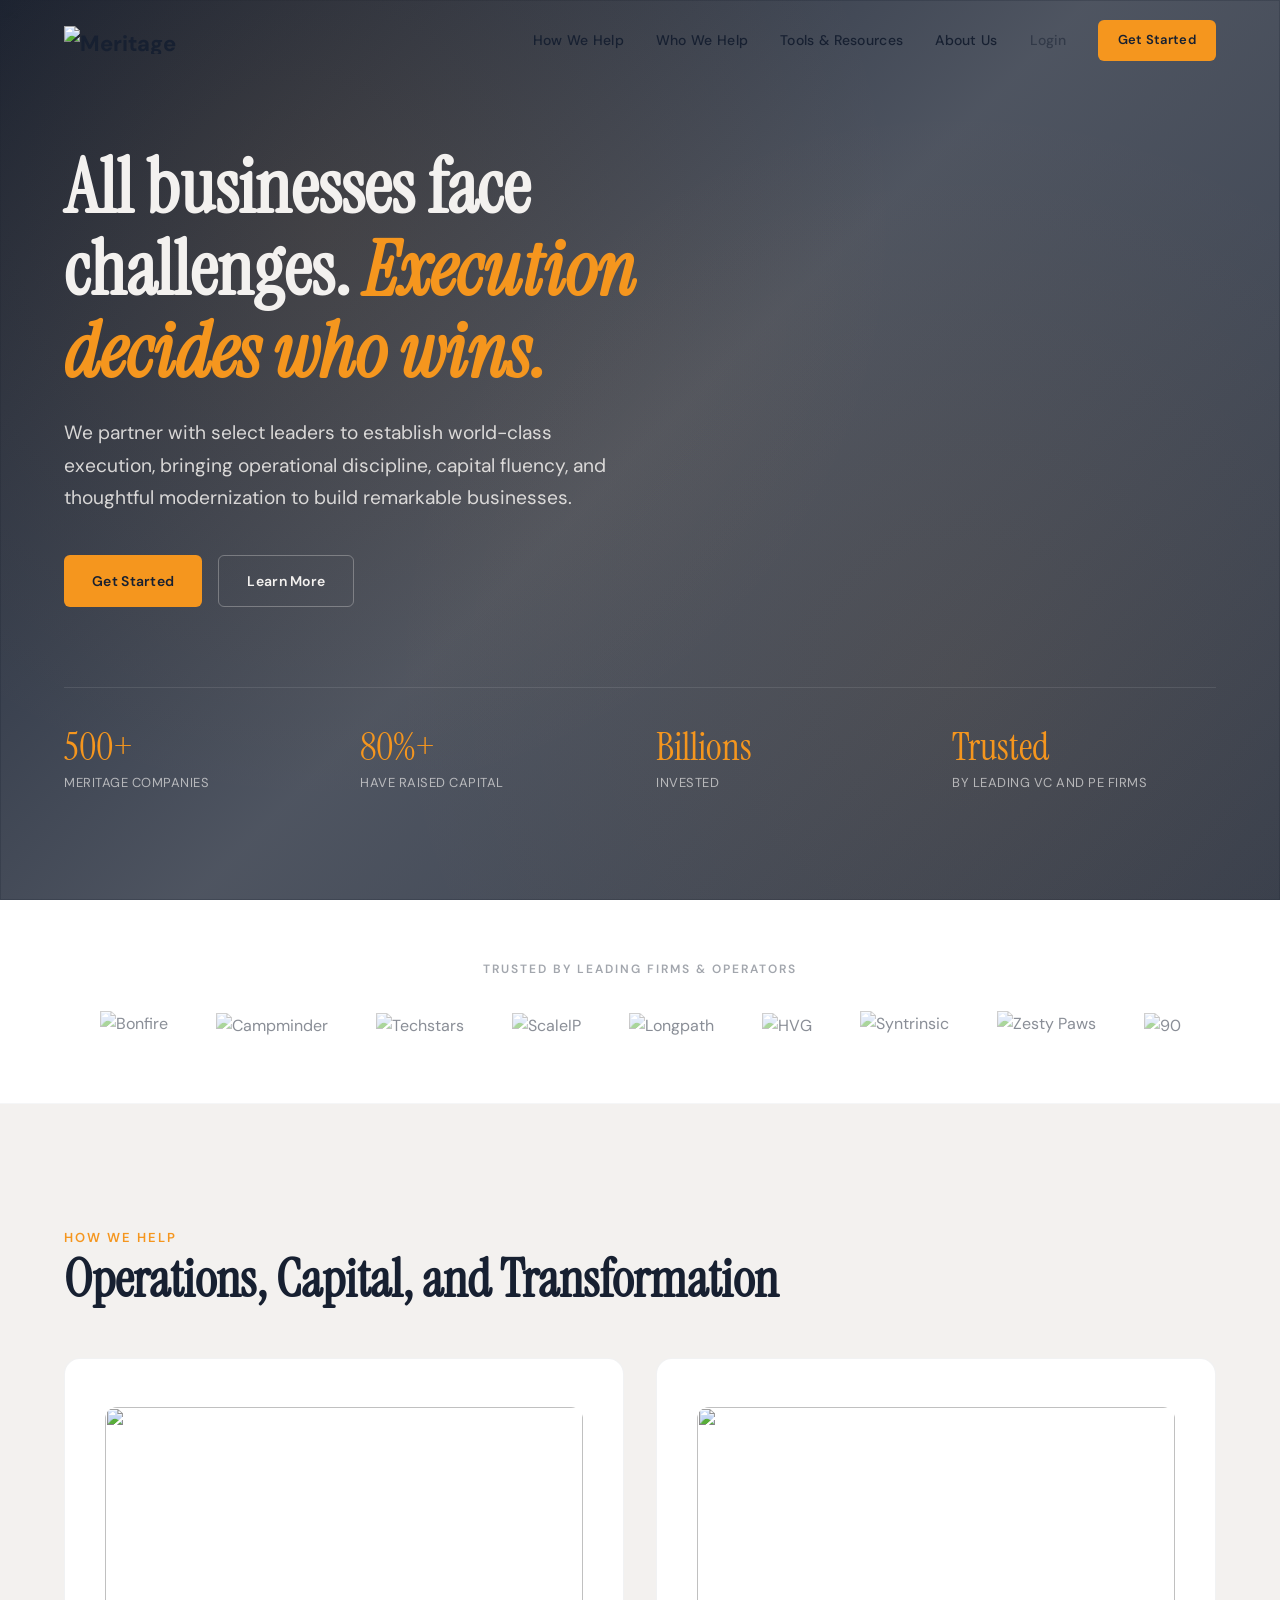
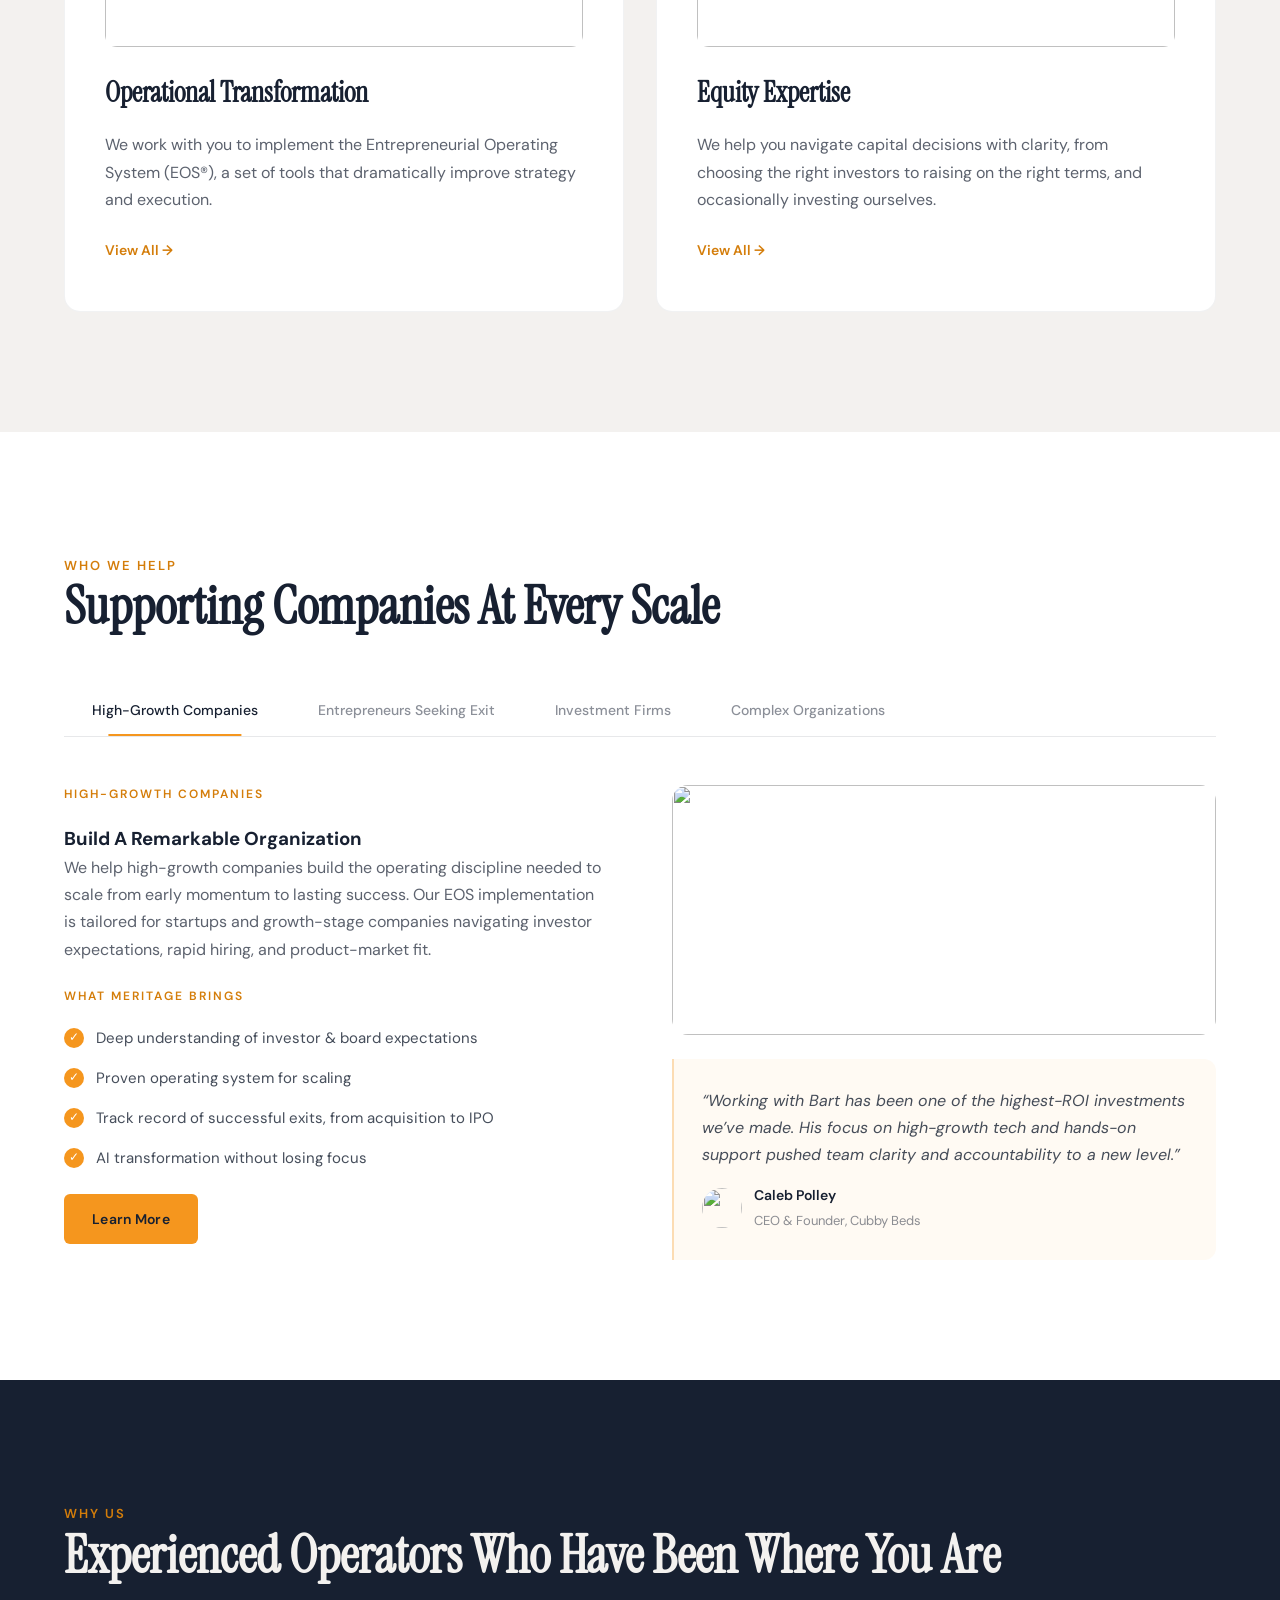
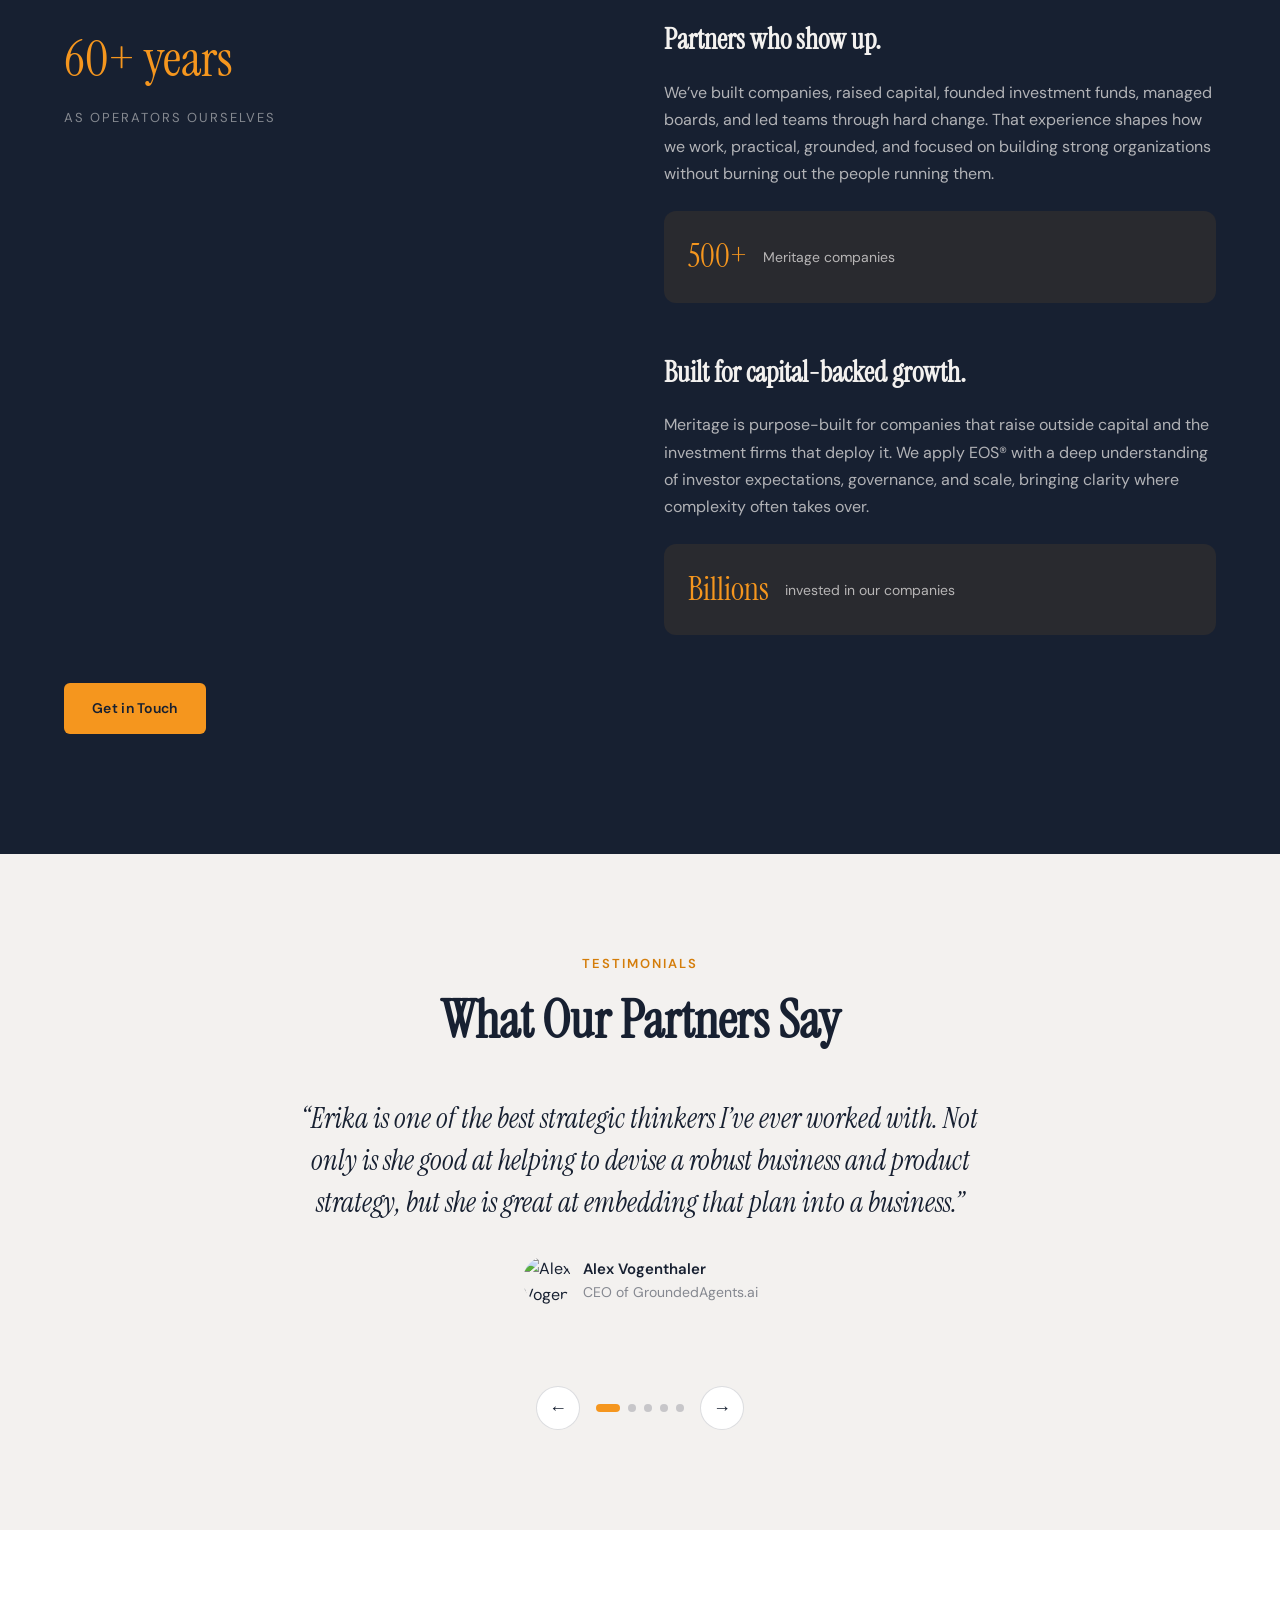
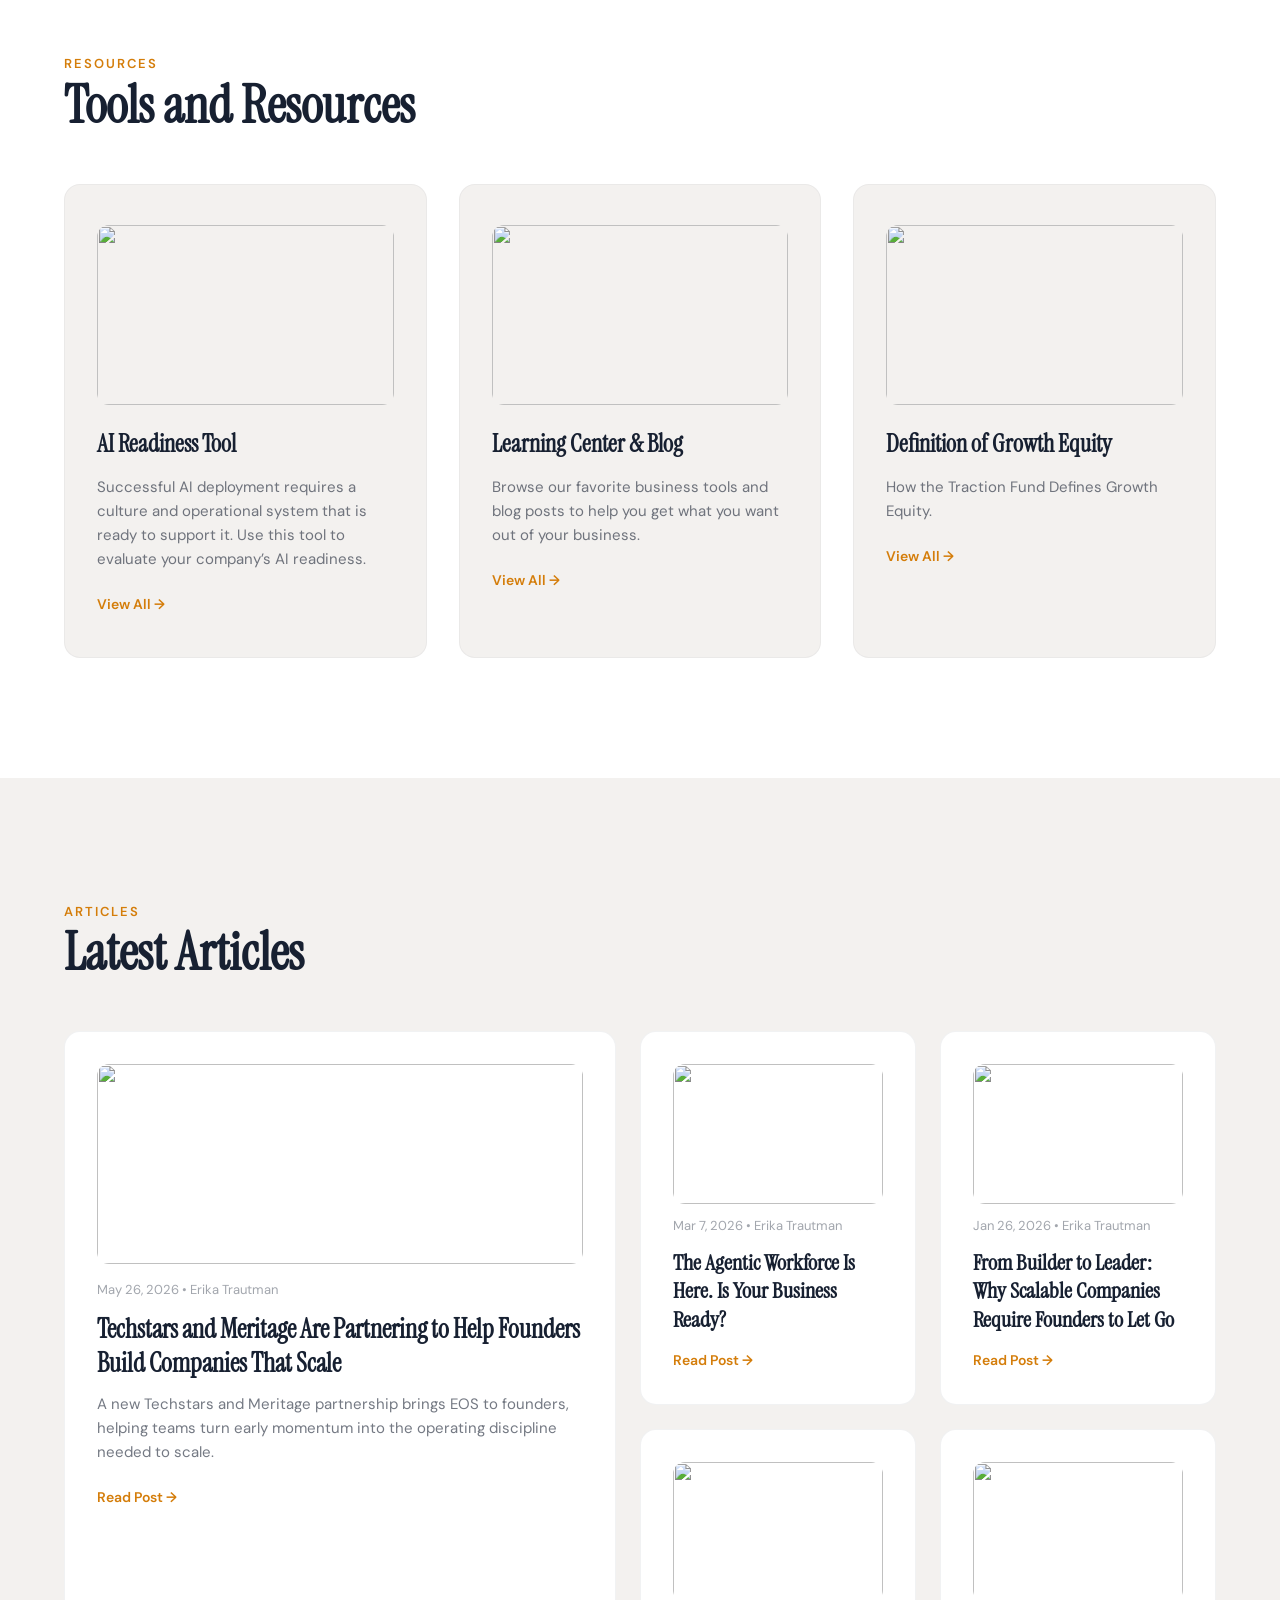
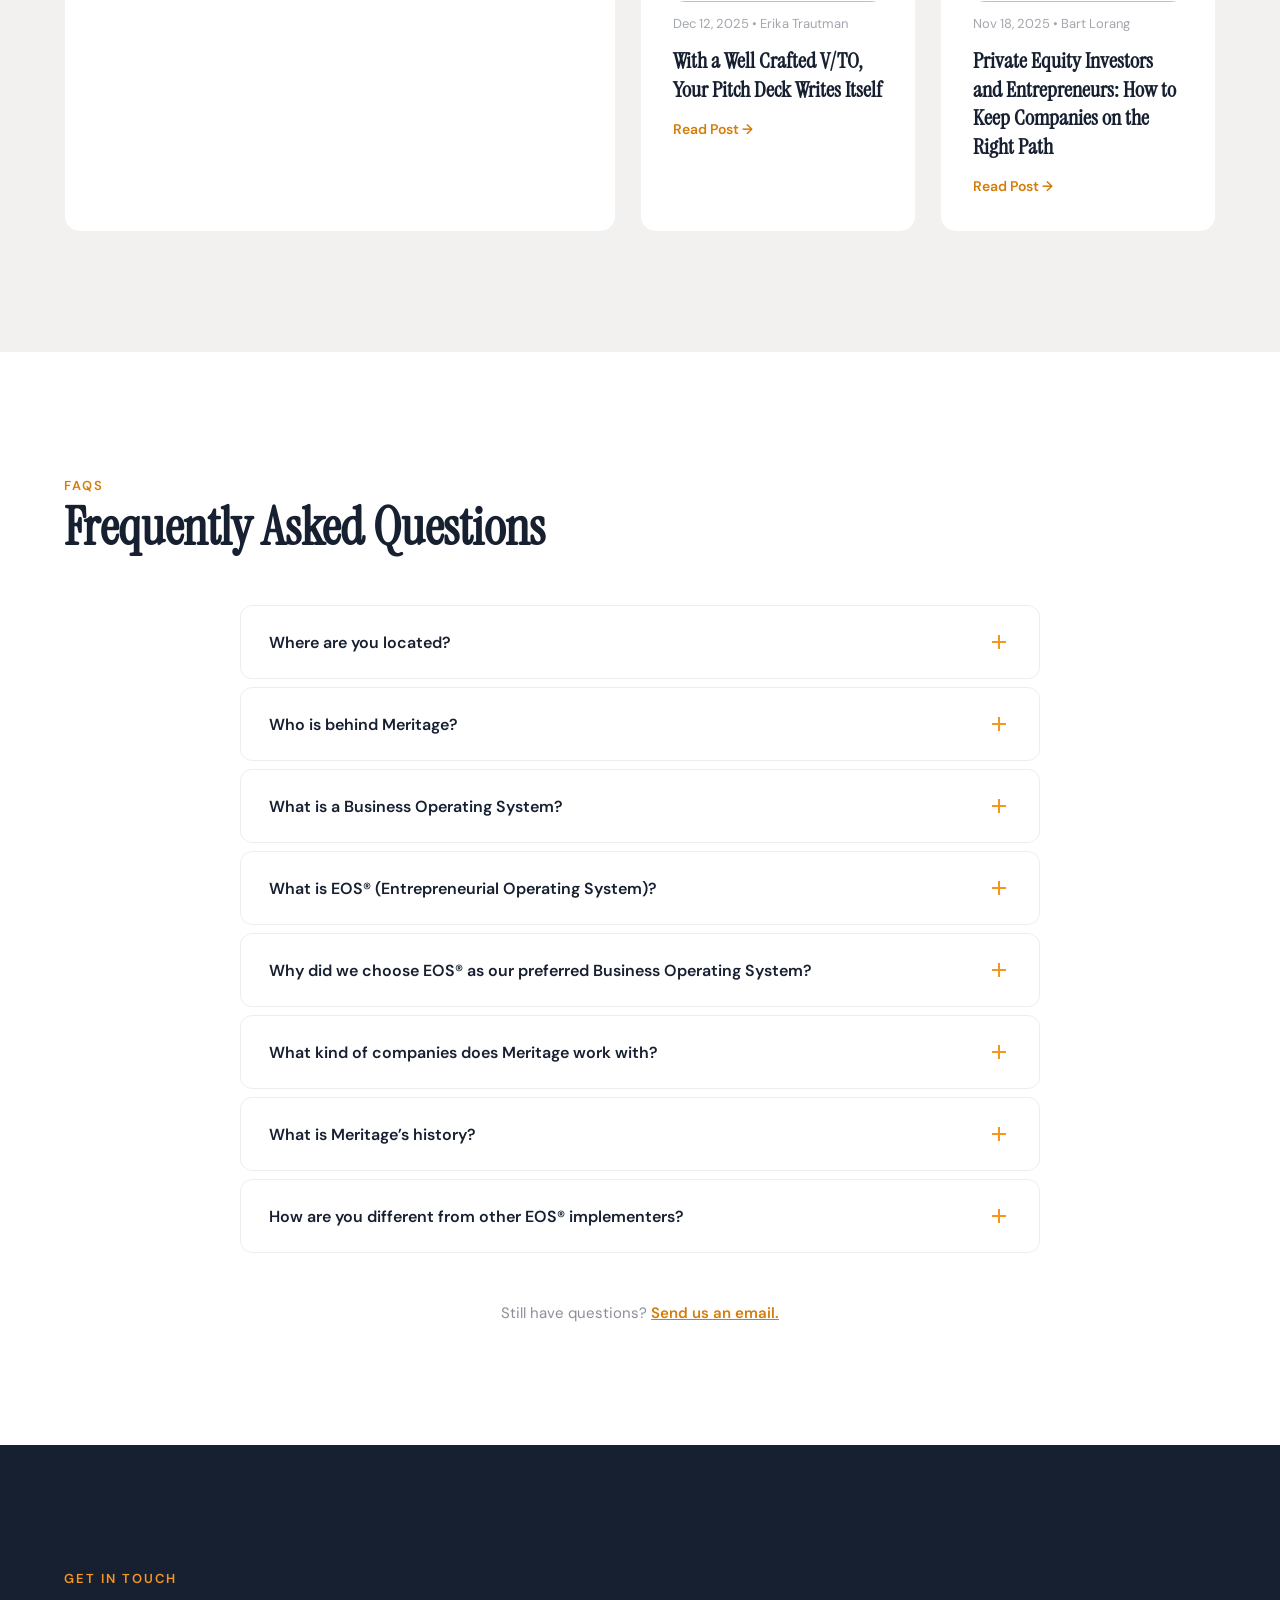
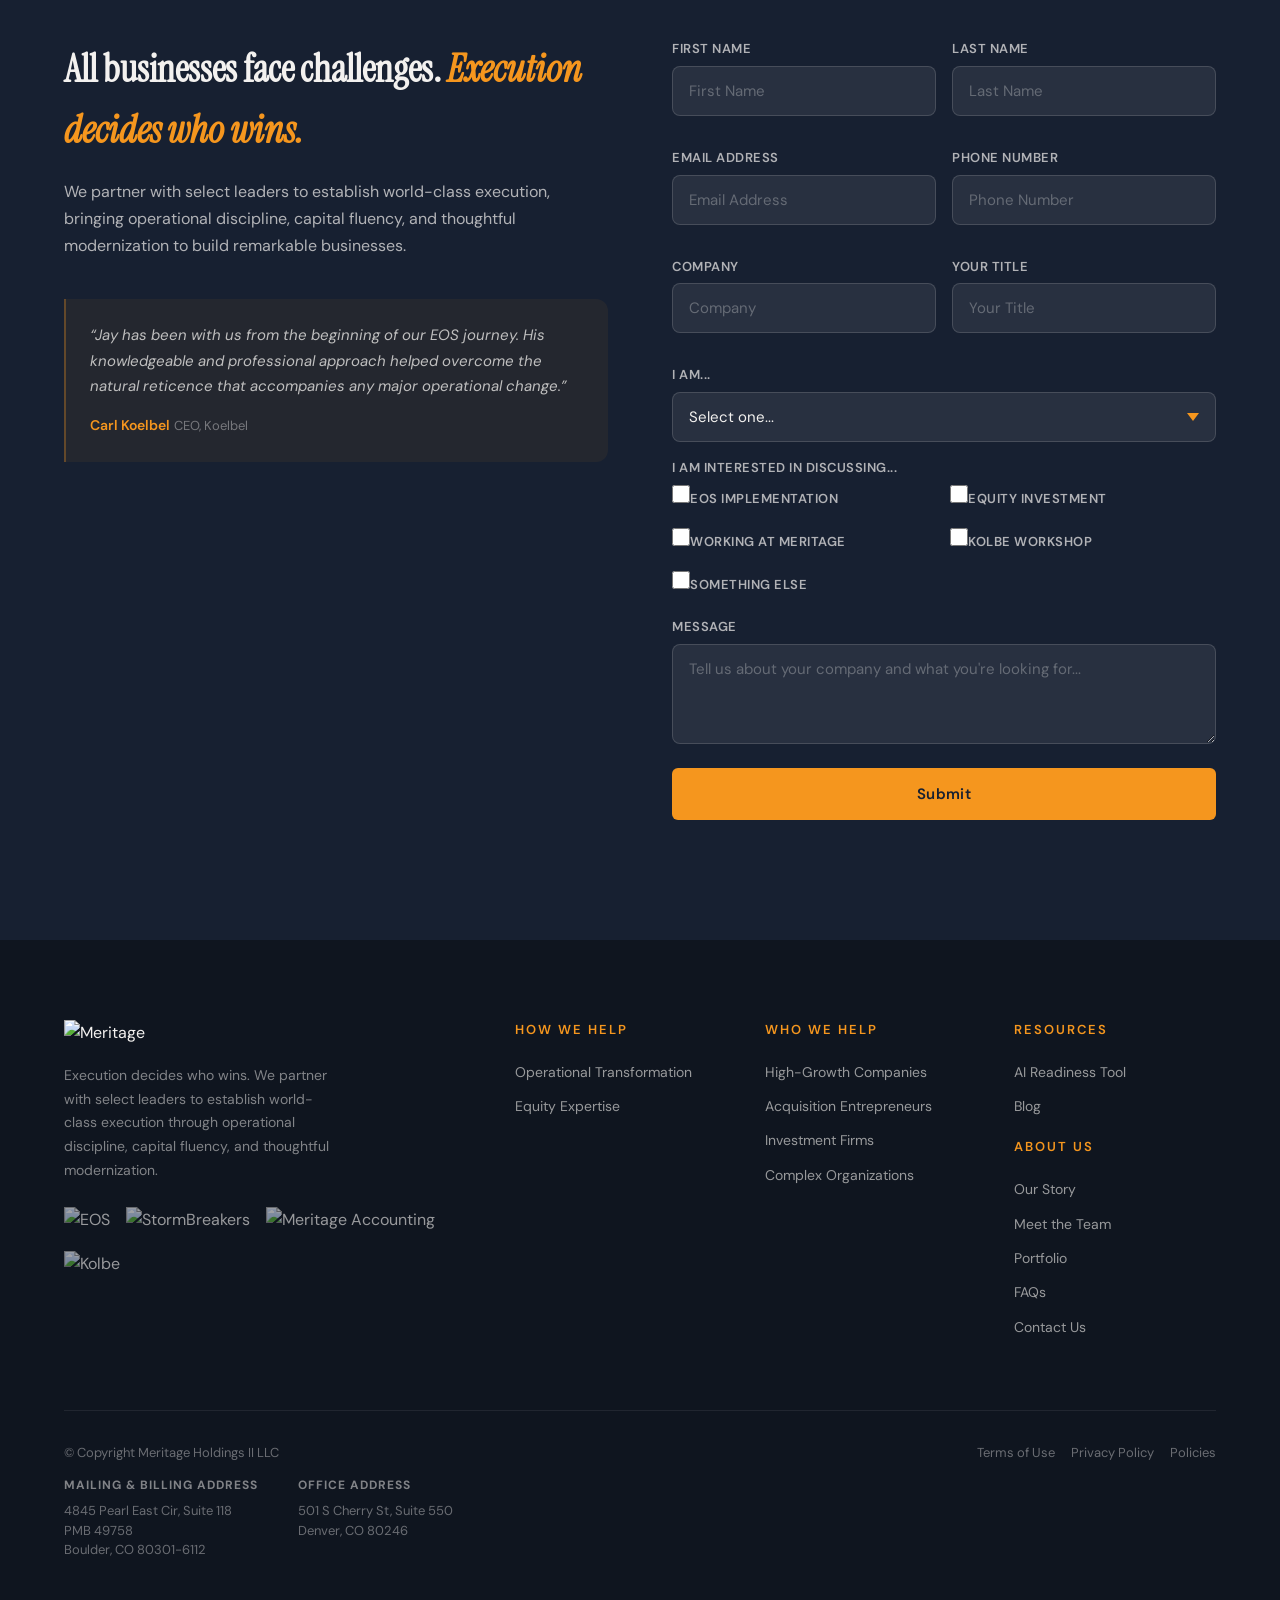
==== commit 8e3174e4: "fix: Impeccable design review findings Three issues identified by Impeccable's 44-rule detector:  1." ====
--- a/index.html
+++ b/index.html
@@ -3,8 +3,8 @@
 <head>
   <meta charset="UTF-8">
   <meta name="viewport" content="width=device-width, initial-scale=1.0">
-  <title>Meritage — EOS Implementers Focused on PE+VC Backed Companies</title>
-  <meta name="description" content="We partner with select leaders to establish world-class execution—bringing operational discipline, capital fluency, and thoughtful modernization to build remarkable businesses.">
+  <title>Meritage ,  EOS Implementers Focused on PE+VC Backed Companies</title>
+  <meta name="description" content="We partner with select leaders to establish world-class execution, bringing operational discipline, capital fluency, and thoughtful modernization to build remarkable businesses.">
   <link rel="preconnect" href="https://fonts.googleapis.com">
   <link rel="preconnect" href="https://fonts.gstatic.com" crossorigin>
   <link href="https://fonts.googleapis.com/css2?family=DM+Sans:ital,opsz,wght@0,9..40,400;0,9..40,500;0,9..40,600;0,9..40,700;1,9..40,400&family=Instrument+Serif:ital@0;1&display=swap" rel="stylesheet">
@@ -53,7 +53,7 @@
     <div class="container">
       <div class="hero-content">
         <h1>All businesses face challenges. <em>Execution decides who wins.</em></h1>
-        <p>We partner with select leaders to establish world-class execution—bringing operational discipline, capital fluency, and thoughtful modernization to build remarkable businesses.</p>
+        <p>We partner with select leaders to establish world-class execution, bringing operational discipline, capital fluency, and thoughtful modernization to build remarkable businesses.</p>
         <div class="hero-buttons">
           <a href="#contact" class="btn btn-amber">Get Started</a>
           <a href="#how-we-help" class="btn btn-outline" style="border-color:rgba(243,241,239,0.3);color:#F3F1EF;">Learn More</a>
@@ -113,7 +113,7 @@
         <div class="service-card fade-in">
           <img src="https://cdn.prod.website-files.com/6935d10e87bc5329c8ac2db8/693e6f771fd9354dfb4c4219_teamhike.webp" alt="" style="width:100%;height:240px;object-fit:cover;border-radius:12px;margin-bottom:24px;">
           <h3>Equity Expertise</h3>
-          <p>We help you navigate capital decisions with clarity — from choosing the right investors to raising on the right terms, and occasionally investing ourselves.</p>
+          <p>We help you navigate capital decisions with clarity, from choosing the right investors to raising on the right terms, and occasionally investing ourselves.</p>
           <a href="#" class="service-link">View All &rarr;</a>
         </div>
       </div>
@@ -213,7 +213,7 @@
                     <div style="display:flex;flex-direction:column;gap:24px;">
                       <img src="https://cdn.prod.website-files.com/6935d10e87bc5329c8ac2db8/693e6f77c155f54cb4467ffa_fourteener.webp" alt="" style="width:100%;height:250px;object-fit:cover;border-radius:16px;">
                       <div class="tab-testimonial">
-                        <blockquote>&ldquo;Jay tailored EOS to our PE/VC reality&mdash;cutting noise, sharpening value creation, and lifting firmwide adoption. One year in, we&rsquo;re driving disciplined, collaborative results across the portfolio.&rdquo;</blockquote>
+                        <blockquote>&ldquo;Jay tailored EOS to our PE/VC reality, cutting noise, sharpening value creation, and lifting firmwide adoption. One year in, we&rsquo;re driving disciplined, collaborative results across the portfolio.&rdquo;</blockquote>
                         <div style="display:flex;align-items:center;gap:12px;margin-top:16px;">
                           <img src="https://cdn.prod.website-files.com/6935d10e87bc5329c8ac2db8/6975ad0e98f6544136e9324d_1693418193727.jpeg" alt="" style="width:40px;height:40px;border-radius:50%;object-fit:cover;">
                           <div>
@@ -231,7 +231,7 @@
                     <div class="tab-panel-left">
                       <span class="brings-label">COMPLEX ORGANIZATIONS</span>
                       <h3>Untangle Complexity. Drive Results.</h3>
-                      <p>Large, established organizations face unique challenges: legacy systems, layered management, and cultural inertia. We bring EOS to complex enterprises — including public companies — helping executive teams cut through complexity, align around a single vision, and build the traction needed to transform.</p>
+                      <p>Large, established organizations face unique challenges: legacy systems, layered management, and cultural inertia. We bring EOS to complex enterprises ,  including public companies ,  helping executive teams cut through complexity, align around a single vision, and build the traction needed to transform.</p>
                       <span class="brings-label">What Meritage Brings</span>
                       <ul class="brings-list">
                         <li class="brings-item"><span class="check">&#10003;</span> Enterprise-wide EOS deployment and leadership alignment</li>
@@ -273,7 +273,7 @@
         <div>
           <div class="why-us-card fade-in">
             <h3>Partners who show up.</h3>
-            <p>We&rsquo;ve built companies, raised capital, founded investment funds, managed boards, and led teams through hard change. That experience shapes how we work&mdash;practical, grounded, and focused on building strong organizations without burning out the people running them.</p>
+            <p>We&rsquo;ve built companies, raised capital, founded investment funds, managed boards, and led teams through hard change. That experience shapes how we work, practical, grounded, and focused on building strong organizations without burning out the people running them.</p>
             <div class="why-sub-stat">
               <span class="stat-number">500+</span>
               <span class="stat-desc">Meritage companies</span>
@@ -281,7 +281,7 @@
           </div>
           <div class="why-us-card fade-in">
             <h3>Built for capital-backed growth.</h3>
-            <p>Meritage is purpose-built for companies that raise outside capital and the investment firms that deploy it. We apply EOS&reg; with a deep understanding of investor expectations, governance, and scale&mdash;bringing clarity where complexity often takes over.</p>
+            <p>Meritage is purpose-built for companies that raise outside capital and the investment firms that deploy it. We apply EOS&reg; with a deep understanding of investor expectations, governance, and scale, bringing clarity where complexity often takes over.</p>
             <div class="why-sub-stat">
               <span class="stat-number">Billions</span>
               <span class="stat-desc">invested in our companies</span>
@@ -340,7 +340,7 @@
           </div>
           <div class="carousel-slide">
             <div class="testimonial-card">
-              <blockquote>&ldquo;Jay tailored EOS to our PE/VC reality&mdash;cutting noise, sharpening value creation, and lifting firmwide adoption. One year in, we&rsquo;re driving disciplined, collaborative results across the portfolio.&rdquo;</blockquote>
+              <blockquote>&ldquo;Jay tailored EOS to our PE/VC reality, cutting noise, sharpening value creation, and lifting firmwide adoption. One year in, we&rsquo;re driving disciplined, collaborative results across the portfolio.&rdquo;</blockquote>
               <div style="display:flex;align-items:center;justify-content:center;gap:12px;margin-top:20px;">
                 <img src="https://cdn.prod.website-files.com/6935d10e87bc5329c8ac2db8/6975ad0e98f6544136e9324d_1693418193727.jpeg" alt="Ryan Heckman" style="width:48px;height:48px;border-radius:50%;object-fit:cover;">
                 <div style="text-align:left;">
@@ -468,7 +468,7 @@
             <svg class="faq-icon" width="24" height="24" viewBox="0 0 24 24" fill="none" stroke="currentColor" stroke-width="2"><line x1="12" y1="5" x2="12" y2="19"/><line x1="5" y1="12" x2="19" y2="12"/></svg>
           </button>
           <div class="faq-answer">
-            <p>We came together around a shared insight: the companies that win aren&rsquo;t always the ones with the best ideas or the most capital &mdash; they&rsquo;re the ones that execute with discipline while others chase shiny objects. Meritage exists to be the partner we wish we&rsquo;d had: grounded, practical, and deeply experienced in execution, capital, and modernization.</p>
+            <p>We came together around a shared insight: the companies that win aren&rsquo;t always the ones with the best ideas or the most capital ,  they&rsquo;re the ones that execute with discipline while others chase shiny objects. Meritage exists to be the partner we wish we&rsquo;d had: grounded, practical, and deeply experienced in execution, capital, and modernization.</p>
           </div>
         </div>
         <div class="faq-item">
@@ -477,7 +477,7 @@
             <svg class="faq-icon" width="24" height="24" viewBox="0 0 24 24" fill="none" stroke="currentColor" stroke-width="2"><line x1="12" y1="5" x2="12" y2="19"/><line x1="5" y1="12" x2="19" y2="12"/></svg>
           </button>
           <div class="faq-answer">
-            <p>A Business Operating System is a set of tools, processes, and disciplines that help a company run consistently and effectively. It provides a common language and framework for how the organization operates&mdash;covering vision, people, data, issues, process, and traction. Think of it as the operating system your business runs on.</p>
+            <p>A Business Operating System is a set of tools, processes, and disciplines that help a company run consistently and effectively. It provides a common language and framework for how the organization operates, covering vision, people, data, issues, process, and traction. Think of it as the operating system your business runs on.</p>
           </div>
         </div>
         <div class="faq-item">
@@ -495,7 +495,7 @@
             <svg class="faq-icon" width="24" height="24" viewBox="0 0 24 24" fill="none" stroke="currentColor" stroke-width="2"><line x1="12" y1="5" x2="12" y2="19"/><line x1="5" y1="12" x2="19" y2="12"/></svg>
           </button>
           <div class="faq-answer">
-            <p>We chose EOS because it&rsquo;s practical, proven, and works across every industry and stage. Unlike abstract management theories, EOS gives leadership teams concrete tools&mdash;the V/TO, Level 10 Meetings, Scorecards, Rocks, and the People Analyzer. It&rsquo;s simple enough to start using today and deep enough to sustain growth for years.</p>
+            <p>We chose EOS because it&rsquo;s practical, proven, and works across every industry and stage. Unlike abstract management theories, EOS gives leadership teams concrete tools, the V/TO, Level 10 Meetings, Scorecards, Rocks, and the People Analyzer. It&rsquo;s simple enough to start using today and deep enough to sustain growth for years.</p>
           </div>
         </div>
         <div class="faq-item">
@@ -504,7 +504,7 @@
             <svg class="faq-icon" width="24" height="24" viewBox="0 0 24 24" fill="none" stroke="currentColor" stroke-width="2"><line x1="12" y1="5" x2="12" y2="19"/><line x1="5" y1="12" x2="19" y2="12"/></svg>
           </button>
           <div class="faq-answer">
-            <p>We work with companies across the spectrum&mdash;from early-stage startups to large, complex organizations, including public companies. What matters most isn&rsquo;t size or industry, but mindset: leaders who are open to change, committed to growth, and more concerned about standing still than doing the hard work required to move forward.</p>
+            <p>We work with companies across the spectrum, from early-stage startups to large, complex organizations, including public companies. What matters most isn&rsquo;t size or industry, but mindset: leaders who are open to change, committed to growth, and more concerned about standing still than doing the hard work required to move forward.</p>
           </div>
         </div>
         <div class="faq-item">
@@ -513,7 +513,7 @@
             <svg class="faq-icon" width="24" height="24" viewBox="0 0 24 24" fill="none" stroke="currentColor" stroke-width="2"><line x1="12" y1="5" x2="12" y2="19"/><line x1="5" y1="12" x2="19" y2="12"/></svg>
           </button>
           <div class="faq-answer">
-            <p>Our founders pioneered venture capital in the Rocky Mountain region, with over 40 years of investment experience. As a firm, we have always been dedicated to helping entrepreneurs build remarkable organizations. Over time, we saw that venture capital began to evolve away from helping entrepreneurs build organizations to become just another asset class, so we shifted our approach to focus on what we think matters most&mdash;operational excellence, capital expertise, and practical modernization practices.</p>
+            <p>Our founders pioneered venture capital in the Rocky Mountain region, with over 40 years of investment experience. As a firm, we have always been dedicated to helping entrepreneurs build remarkable organizations. Over time, we saw that venture capital began to evolve away from helping entrepreneurs build organizations to become just another asset class, so we shifted our approach to focus on what we think matters most, operational excellence, capital expertise, and practical modernization practices.</p>
           </div>
         </div>
         <div class="faq-item">
@@ -522,7 +522,7 @@
             <svg class="faq-icon" width="24" height="24" viewBox="0 0 24 24" fill="none" stroke="currentColor" stroke-width="2"><line x1="12" y1="5" x2="12" y2="19"/><line x1="5" y1="12" x2="19" y2="12"/></svg>
           </button>
           <div class="faq-answer">
-            <p>We are the only firm of EOS implementers that specialize in serving companies that have raised outside capital. We understand the unique pressures of venture-backed or private equity growth, which uniquely positions us to serve both companies that have raised outside capital as well as venture and PE firms themselves. We also have unique expertise in AI&mdash;our team has led modernization of companies across industries, from AI-native startups to long-standing, operationally complex businesses.</p>
+            <p>We are the only firm of EOS implementers that specialize in serving companies that have raised outside capital. We understand the unique pressures of venture-backed or private equity growth, which uniquely positions us to serve both companies that have raised outside capital as well as venture and PE firms themselves. We also have unique expertise in AI, our team has led modernization of companies across industries, from AI-native startups to long-standing, operationally complex businesses.</p>
           </div>
         </div>
       </div>
@@ -539,7 +539,7 @@
       <div class="contact-grid">
         <div class="contact-left">
           <h2>All businesses face challenges. <em>Execution decides who wins.</em></h2>
-          <p>We partner with select leaders to establish world-class execution—bringing operational discipline, capital fluency, and thoughtful modernization to build remarkable businesses.</p>
+          <p>We partner with select leaders to establish world-class execution, bringing operational discipline, capital fluency, and thoughtful modernization to build remarkable businesses.</p>
           <div class="contact-testimonial">
             <blockquote>&ldquo;Jay has been with us from the beginning of our EOS journey. His knowledgeable and professional approach helped overcome the natural reticence that accompanies any major operational change.&rdquo;</blockquote>
             <cite>Carl Koelbel</cite>
--- a/styles.css
+++ b/styles.css
@@ -36,7 +36,7 @@
   font-weight: 600;
   letter-spacing: 2px;
   text-transform: uppercase;
-  color: var(--orange);
+  color: #d47d0a;
   margin-bottom: 16px;
 }
 .section-title {
@@ -214,7 +214,7 @@
 }
 .hero p {
   font-size: clamp(16px, 1.5vw, 20px);
-  color: rgba(243, 241, 239, 0.75);
+  color: rgba(243, 241, 239, 0.85);
   line-height: 1.7;
   margin-bottom: 40px;
   max-width: 580px;
@@ -239,7 +239,7 @@
 }
 .hero-stat-label {
   font-size: 13px;
-  color: rgba(243, 241, 239, 0.6);
+  color: rgba(243, 241, 239, 0.65);
   letter-spacing: 0.5px;
   text-transform: uppercase;
 }
@@ -288,10 +288,10 @@
 }
 .service-link {
   font-size: 14px; font-weight: 600;
-  color: #F5961E; display: inline-flex; align-items: center; gap: 6px;
-  transition: gap 0.2s;
-}
-.service-link:hover { gap: 10px; }
+  color: #d47d0a; display: inline-flex; align-items: center; gap: 6px;
+  transition: gap 0.2s, color 0.2s;
+}
+.service-link:hover { gap: 10px; color: var(--orange); }
 
 /* Mega Menu Nav Styling */
 .has-mega { position: relative; }
@@ -381,7 +381,7 @@
   font-weight: 600;
   letter-spacing: 2px;
   text-transform: uppercase;
-  color: #F5961E;
+  color: #d47d0a;
   margin-bottom: 20px;
   display: block;
 }
@@ -646,7 +646,7 @@
 .article-link {
   font-size: 14px;
   font-weight: 600;
-  color: #F5961E;
+  color: #d47d0a;
   display: inline-flex; align-items: center; gap: 6px;
 }
 
@@ -696,7 +696,7 @@
 .faq-answer {
   max-height: 0;
   overflow: hidden;
-  transition: max-height 0.4s ease, padding 0.3s ease;
+  transition: max-height 0.4s ease;
 }
 .faq-item.open .faq-answer {
   max-height: 500px;
@@ -716,7 +716,7 @@
   color: rgba(23, 32, 49, 0.5);
 }
 .faq-cta a {
-  color: #F5961E;
+  color: #d47d0a;
   font-weight: 600;
   text-decoration: underline;
 }
